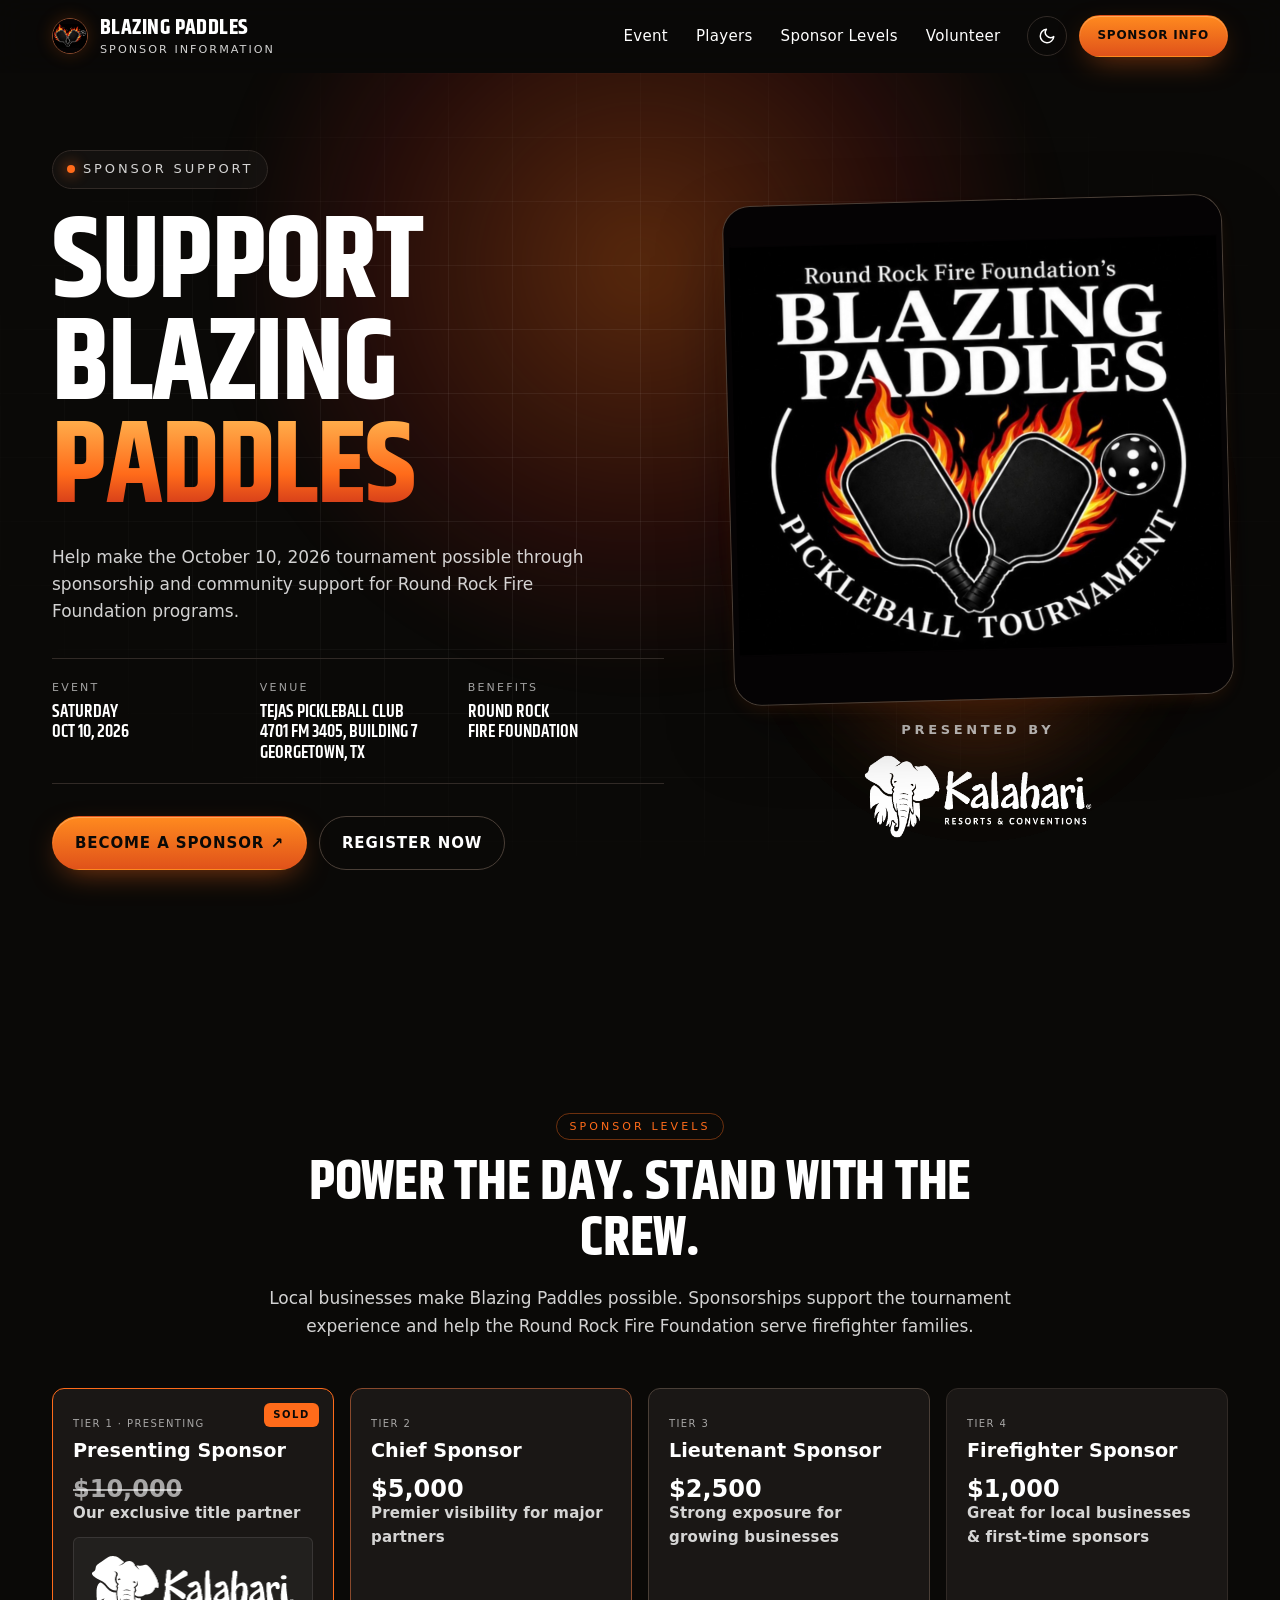
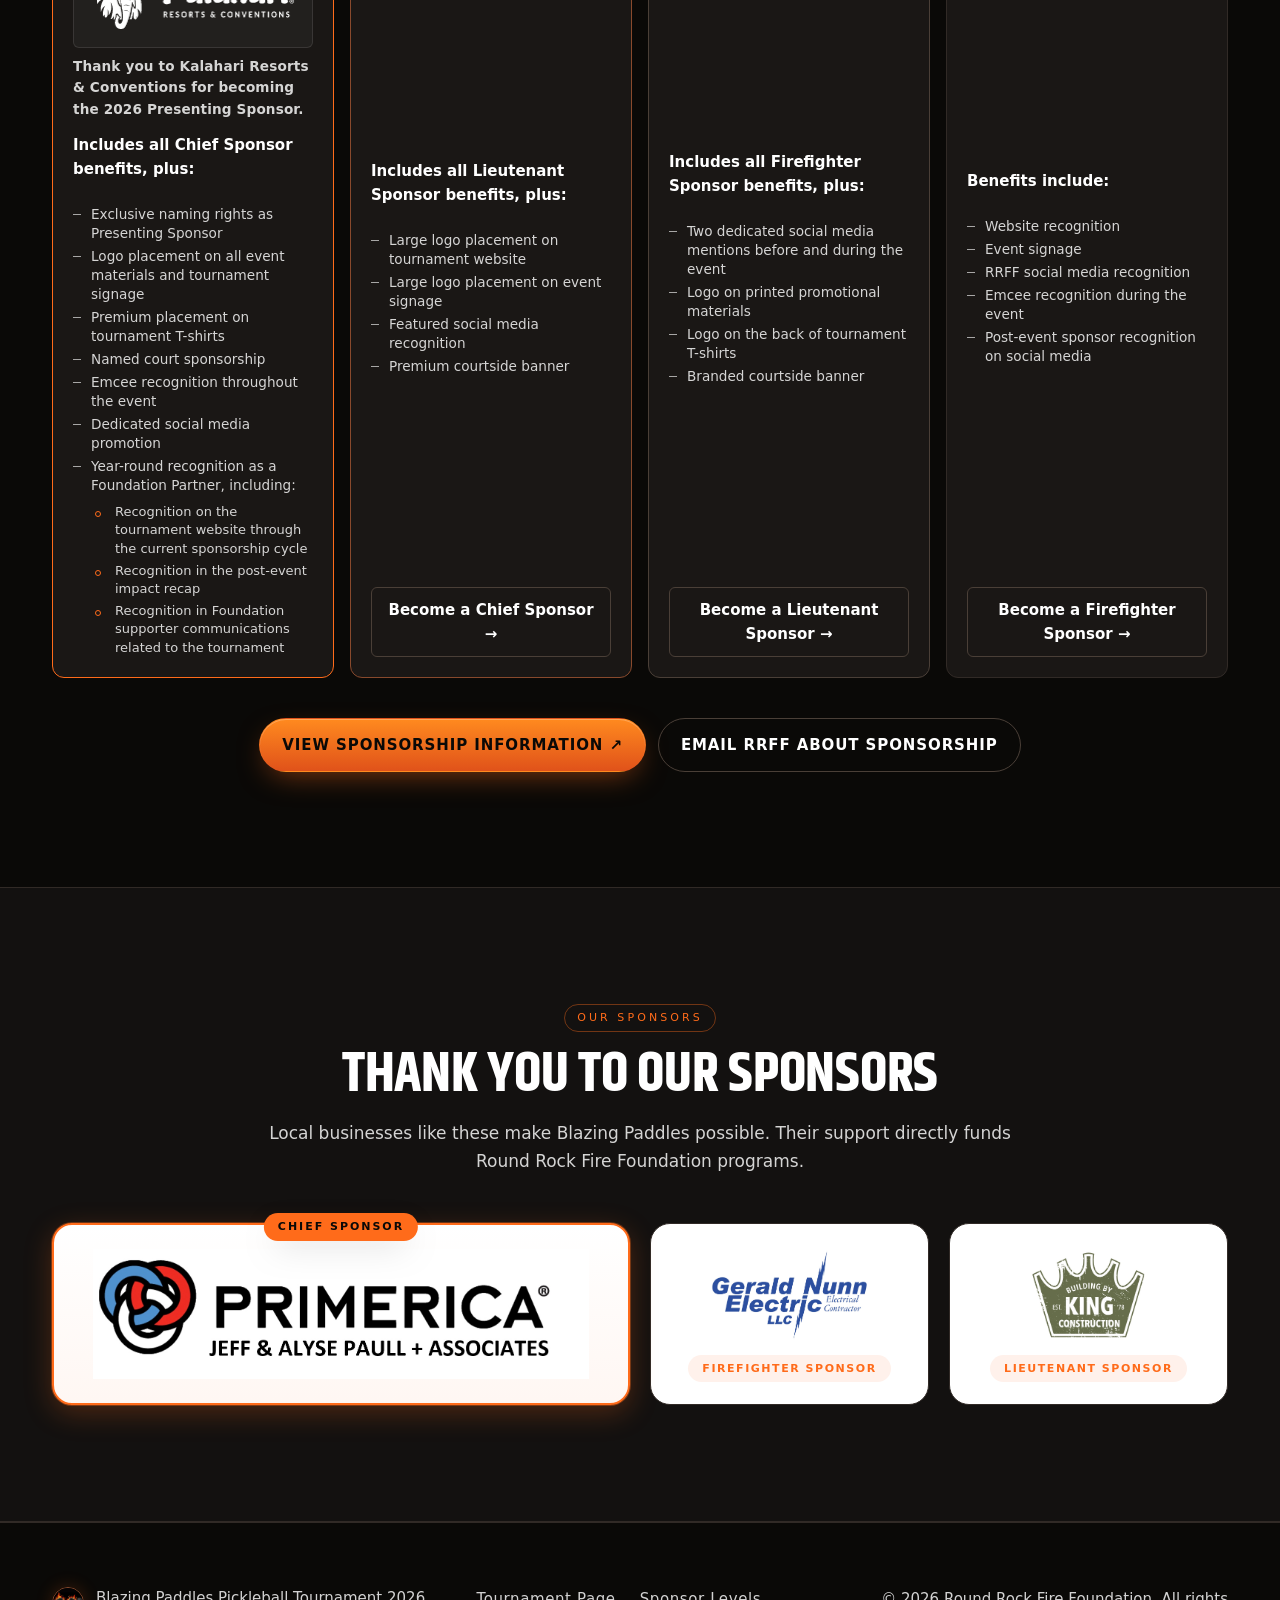
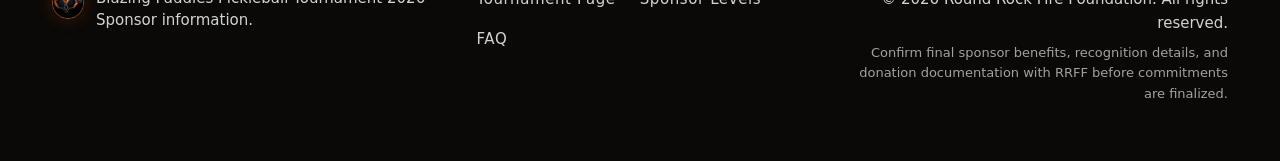
==== sponsor.html @ aa3c765b "Restore Register Now button on homepage hero; add Register Now button to sponsor page hero" ====
<!DOCTYPE html>
<html lang="en" data-theme="dark">
<head>
  <meta charset="UTF-8" />
  <meta name="viewport" content="width=device-width, initial-scale=1.0" />
  <meta name="description" content="Sponsor information for the 2026 Blazing Paddles Pickleball Tournament benefitting the Round Rock Fire Foundation." />
  <title>Blazing Paddles 2026 Sponsor Information — Round Rock Fire Foundation</title>

  <meta property="og:title" content="Blazing Paddles 2026 Sponsor Information" />
  <meta property="og:description" content="Sponsor the 2026 Blazing Paddles Pickleball Tournament and support Round Rock Fire Foundation programs." />
  <meta property="og:type" content="website" />
  <meta property="og:image" content="assets/images/blazing-paddles-logo-official-2026.jpg" />
  <link rel="icon" type="image/jpeg" href="assets/images/blazing-paddles-icon-official-2026.jpg" />

  <link rel="preconnect" href="https://api.fontshare.com" />
  <link rel="preconnect" href="https://fonts.googleapis.com" />
  <link rel="preconnect" href="https://fonts.gstatic.com" crossorigin />
  <link href="https://api.fontshare.com/v2/css?f[]=satoshi@400,500,700,900&display=swap" rel="stylesheet">
  <link href="https://fonts.googleapis.com/css2?family=Bebas+Neue&family=Khand:wght@500;600;700&display=swap" rel="stylesheet">
  <link rel="stylesheet" href="styles.css" />
</head>
<body>
  <a class="skip-link" href="#main">Skip to content</a>

  <header class="site-header">
    <div class="container header-inner">
      <a class="brand" href="index.html" aria-label="Blazing Paddles home">
        <img class="brand-mark brand-mark-img" src="assets/images/blazing-paddles-icon-official-2026.jpg" alt="" width="42" height="42" />
        <span class="brand-text">
          <span class="brand-line-1">Blazing Paddles</span>
          <span class="brand-line-2">Sponsor Information</span>
        </span>
      </a>

      <nav class="primary-nav" aria-label="Primary">
        <ul>
          <li><a href="index.html#event">Event</a></li>
          <li><a href="index.html#divisions">Players</a></li>
          <li><a href="#sponsor-levels">Sponsor Levels</a></li>
          <li><a href="index.html#volunteer">Volunteer</a></li>
        </ul>
      </nav>

      <div class="header-actions">
        <button class="theme-toggle" type="button" aria-label="Toggle light/dark theme" id="themeToggle">
          <svg class="icon-moon" width="18" height="18" viewBox="0 0 24 24" fill="none" stroke="currentColor" stroke-width="2" stroke-linecap="round" stroke-linejoin="round" aria-hidden="true"><path d="M21 12.79A9 9 0 1 1 11.21 3 7 7 0 0 0 21 12.79z"/></svg>
          <svg class="icon-sun" width="18" height="18" viewBox="0 0 24 24" fill="none" stroke="currentColor" stroke-width="2" stroke-linecap="round" stroke-linejoin="round" aria-hidden="true"><circle cx="12" cy="12" r="4"/><path d="M12 2v2M12 20v2M4.93 4.93l1.41 1.41M17.66 17.66l1.41 1.41M2 12h2M20 12h2M4.93 19.07l1.41-1.41M17.66 6.34l1.41-1.41"/></svg>
        </button>
        <a class="btn btn-primary header-cta" href="https://www.roundrockfirefoundation.org/sponsor" target="_blank" rel="noopener noreferrer">Sponsor Info</a>
        <button class="menu-toggle" type="button" aria-label="Open menu" aria-expanded="false" id="menuToggle">
          <span></span><span></span><span></span>
        </button>
      </div>
    </div>
  </header>

  <main id="main">
    <section class="hero">
      <div class="hero-bg" aria-hidden="true">
        <div class="hero-glow"></div>
        <div class="hero-grid"></div>
      </div>

      <div class="container hero-inner">
        <div class="hero-copy">
          <p class="eyebrow">
            <span class="dot"></span>
            Sponsor Support
          </p>
          <h1 class="hero-title">
            Support<br/>Blazing<br/>
            <span class="hero-title-sub">Paddles</span>
          </h1>
          <p class="hero-lede">
            Help make the October 10, 2026 tournament possible through sponsorship and community support for Round Rock Fire Foundation programs.
          </p>

          <ul class="hero-meta">
            <li>
              <span class="meta-label">Event</span>
              <span class="meta-value">Saturday<br/>Oct 10, 2026</span>
            </li>
            <li>
              <span class="meta-label">Venue</span>
              <span class="meta-value">Tejas Pickleball Club<br/>4701 FM 3405, Building 7<br/>Georgetown, TX</span>
            </li>
            <li>
              <span class="meta-label">Benefits</span>
              <span class="meta-value">Round Rock<br/>Fire Foundation</span>
            </li>
          </ul>

          <div class="hero-ctas">
            <a class="btn btn-primary" href="https://www.roundrockfirefoundation.org/sponsor" target="_blank" rel="noopener noreferrer">Become a Sponsor ↗</a>
            <a class="btn btn-ghost" href="https://app.fluidpb.com/tournaments/blazing-paddles-pickleball-fundraiser-tournament-2" target="_blank" rel="noopener noreferrer">Register Now</a>
          </div>
        </div>

        <figure class="hero-art">
          <img src="assets/images/blazing-paddles-logo-official-2026.jpg" alt="Round Rock Fire Foundation's Blazing Paddles Pickleball Tournament logo." width="1080" height="1080" />
          <figcaption class="presented-by">
            <span class="presented-by-label">Presented by</span>
            <img class="presented-by-logo" src="assets/images/kalahari-logo-white.png" alt="Kalahari Resorts &amp; Conventions" loading="lazy" />
          </figcaption>
        </figure>
      </div>
    </section>

    <section class="section" id="sponsor-levels">
      <div class="container">
        <header class="section-head">
          <p class="kicker">Sponsor Levels</p>
          <h2 class="section-title">Power the day. Stand with the crew.</h2>
          <p class="section-lede">
            Local businesses make Blazing Paddles possible. Sponsorships support the tournament experience and help the Round Rock Fire Foundation serve firefighter families.
          </p>
        </header>

        <div class="grid sponsor-grid">
          <article class="sponsor-card sponsor-card-presenting sponsor-card-sold" aria-label="Presenting Sponsor — sold">
            <span class="sold-stamp" aria-hidden="true">SOLD</span>
            <header class="sponsor-head">
              <span class="sponsor-rank">Tier 1 · Presenting</span>
              <h3>Presenting Sponsor</h3>
              <p class="sponsor-price">$10,000</p>
              <p class="sponsor-tagline">Our exclusive title partner</p>
              <div class="presenting-sponsor-logo">
                <img src="assets/images/kalahari-logo-white.png" alt="Kalahari Resorts &amp; Conventions" loading="lazy" />
              </div>
              <p class="sponsor-status">Thank you to <strong>Kalahari Resorts &amp; Conventions</strong> for becoming the 2026 Presenting Sponsor.</p>
            </header>
            <p class="sponsor-includes">Includes all Chief Sponsor benefits, plus:</p>
            <ul class="sponsor-perks">
              <li>Exclusive naming rights as Presenting Sponsor</li>
              <li>Logo placement on all event materials and tournament signage</li>
              <li>Premium placement on tournament T-shirts</li>
              <li>Named court sponsorship</li>
              <li>Emcee recognition throughout the event</li>
              <li>Dedicated social media promotion</li>
              <li>Year-round recognition as a Foundation Partner, including:
                <ul class="sponsor-subperks">
                  <li>Recognition on the tournament website through the current sponsorship cycle</li>
                  <li>Recognition in the post-event impact recap</li>
                  <li>Recognition in Foundation supporter communications related to the tournament</li>
                </ul>
              </li>
            </ul>
          </article>

          <article class="sponsor-card sponsor-card-top">
            <header class="sponsor-head">
              <span class="sponsor-rank">Tier 2</span>
              <h3>Chief Sponsor</h3>
              <p class="sponsor-price">$5,000</p>
              <p class="sponsor-tagline">Premier visibility for major partners</p>
            </header>
            <p class="sponsor-includes">Includes all Lieutenant Sponsor benefits, plus:</p>
            <ul class="sponsor-perks">
              <li>Large logo placement on tournament website</li>
              <li>Large logo placement on event signage</li>
              <li>Featured social media recognition</li>
              <li>Premium courtside banner</li>
            </ul>
            <a class="sponsor-cta" href="https://www.roundrockfirefoundation.org/sponsor" target="_blank" rel="noopener noreferrer">Become a Chief Sponsor →</a>
          </article>

          <article class="sponsor-card sponsor-card-mid">
            <header class="sponsor-head">
              <span class="sponsor-rank">Tier 3</span>
              <h3>Lieutenant Sponsor</h3>
              <p class="sponsor-price">$2,500</p>
              <p class="sponsor-tagline">Strong exposure for growing businesses</p>
            </header>
            <p class="sponsor-includes">Includes all Firefighter Sponsor benefits, plus:</p>
            <ul class="sponsor-perks">
              <li>Two dedicated social media mentions before and during the event</li>
              <li>Logo on printed promotional materials</li>
              <li>Logo on the back of tournament T-shirts</li>
              <li>Branded courtside banner</li>
            </ul>
            <a class="sponsor-cta" href="https://www.roundrockfirefoundation.org/sponsor" target="_blank" rel="noopener noreferrer">Become a Lieutenant Sponsor →</a>
          </article>

          <article class="sponsor-card">
            <header class="sponsor-head">
              <span class="sponsor-rank">Tier 4</span>
              <h3>Firefighter Sponsor</h3>
              <p class="sponsor-price">$1,000</p>
              <p class="sponsor-tagline">Great for local businesses &amp; first-time sponsors</p>
            </header>
            <p class="sponsor-includes">Benefits include:</p>
            <ul class="sponsor-perks">
              <li>Website recognition</li>
              <li>Event signage</li>
              <li>RRFF social media recognition</li>
              <li>Emcee recognition during the event</li>
              <li>Post-event sponsor recognition on social media</li>
            </ul>
            <a class="sponsor-cta" href="https://www.roundrockfirefoundation.org/sponsor" target="_blank" rel="noopener noreferrer">Become a Firefighter Sponsor →</a>
          </article>
        </div>

        <div class="cta-row">
          <a class="btn btn-primary" href="https://www.roundrockfirefoundation.org/sponsor" target="_blank" rel="noopener noreferrer">View Sponsorship Information ↗</a>
          <a class="btn btn-ghost" href="mailto:pickleball@roundrockfirefoundation.org?subject=Blazing%20Paddles%202026%20Sponsorship%20Inquiry&body=Hi%20RRFF%20team%2C%0A%0AI%E2%80%99d%20like%20to%20learn%20more%20about%20sponsoring%20Blazing%20Paddles%202026.%20Please%20send%20a%20sponsor%20packet%20at%20your%20convenience.%0A%0AThanks%2C">Email RRFF about sponsorship</a>
        </div>
      </div>
    </section>

    <section class="section section-alt" id="our-sponsors">
      <div class="container">
        <header class="section-head">
          <p class="kicker">Our Sponsors</p>
          <h2 class="section-title">Thank You to Our Sponsors</h2>
          <p class="section-lede">
            Local businesses like these make Blazing Paddles possible. Their support directly funds Round Rock Fire Foundation programs.
          </p>
        </header>

        <div class="sponsor-logos-grid">
          <a class="sponsor-logo-tile sponsor-logo-tile-featured" href="https://www.primerica.com/" target="_blank" rel="noopener noreferrer" aria-label="Jeff and Alyse Paull + Associates, Primerica — Chief Sponsor">
            <span class="sponsor-logo-tile-badge">Chief Sponsor</span>
            <img src="assets/images/sponsor-paull-primerica.jpg" alt="Primerica — Jeff &amp; Alyse Paull + Associates" loading="lazy" />
          </a>
          <a class="sponsor-logo-tile sponsor-logo-tile-tiered" href="https://www.gnellctx.com/" target="_blank" rel="noopener noreferrer" aria-label="Gerald Nunn Electric — Firefighter Sponsor">
            <img src="assets/images/sponsor-nunn-electric.jpg" alt="Gerald Nunn Electric LLC — Electrical Contractor" loading="lazy" />
            <span class="sponsor-logo-tile-tier">Firefighter Sponsor</span>
          </a>
          <a class="sponsor-logo-tile sponsor-logo-tile-tiered" href="https://johnkingconstruction.com/" target="_blank" rel="noopener noreferrer" aria-label="John King Construction — Lieutenant Sponsor">
            <img src="assets/images/sponsor-john-king-construction.jpg" alt="John King Construction" loading="lazy" />
            <span class="sponsor-logo-tile-tier">Lieutenant Sponsor</span>
          </a>
        </div>
      </div>
    </section>

  </main>

  <footer class="site-footer">
    <div class="container footer-inner">
      <div class="footer-brand">
        <img class="brand-mark brand-mark-img" src="assets/images/blazing-paddles-icon-official-2026.jpg" alt="" width="32" height="32" />
        <p>Blazing Paddles Pickleball Tournament 2026<br/>Sponsor information.</p>
      </div>

      <nav class="footer-nav" aria-label="Footer">
        <a href="index.html">Tournament Page</a>
        <a href="#sponsor-levels">Sponsor Levels</a>
        <a href="index.html#faq">FAQ</a>
      </nav>

      <div class="footer-meta">
        <p>© <span id="year">2026</span> Round Rock Fire Foundation. All rights reserved.</p>
        <p class="muted small">Confirm final sponsor benefits, recognition details, and donation documentation with RRFF before commitments are finalized.</p>
      </div>
    </div>
  </footer>

  <script src="script.js" defer></script>
</body>
</html>
---- styles.css ----
/* ================================================================
   Blazing Paddles Pickleball Tournament 2026
   Dark-first firehouse/community fundraiser aesthetic
   ================================================================ */

:root {
  /* Type */
  --font-display: "Khand", "Bebas Neue", "Oswald", system-ui, sans-serif;
  --font-body: "Satoshi", "Inter", system-ui, -apple-system, "Segoe UI", Roboto, sans-serif;

  /* Type scale */
  --text-xs: 0.8125rem;   /* 13 */
  --text-sm: 0.9375rem;   /* 15 */
  --text-base: 1rem;      /* 16 */
  --text-md: 1.0625rem;   /* 17 */
  --text-lg: 1.25rem;     /* 20 */
  --text-xl: clamp(1.5rem, 1.1rem + 1.6vw, 2.25rem);
  --text-2xl: clamp(2rem, 1.4rem + 2.6vw, 3.5rem);
  --text-hero: clamp(3.25rem, 2rem + 6.6vw, 7.5rem);

  /* Space */
  --space-1: 0.25rem;
  --space-2: 0.5rem;
  --space-3: 0.75rem;
  --space-4: 1rem;
  --space-5: 1.25rem;
  --space-6: 1.5rem;
  --space-8: 2rem;
  --space-10: 2.5rem;
  --space-12: 3rem;
  --space-16: 4rem;
  --space-20: 5rem;
  --space-24: 6rem;
  --space-32: 8rem;

  /* Radii */
  --r-sm: 6px;
  --r-md: 12px;
  --r-lg: 20px;
  --r-xl: 28px;

  /* Brand colors (constant across themes) */
  --flame-50:  #fff4e6;
  --flame-100: #ffd5a0;
  --flame-200: #ffb04d;
  --flame-400: #ff8a1f;
  --flame-500: #ff6b1a;   /* signature flame orange */
  --flame-600: #e0521a;
  --flame-700: #b53a18;
  --ember:     #c0271a;   /* ember red */
  --cream:     #f6efe1;   /* warm white from artwork */
  --cream-2:   #ece4d1;

  /* Theme tokens (dark default) */
  --bg:           #0a0907;
  --bg-elev:      #131110;
  --surface:      #1a1715;
  --surface-2:    #221d1a;
  --border:       #312a26;
  --border-strong:#4a3f37;
  /* All non-orange text is white per request. Muted/faint tokens are kept as
     slightly translucent white so secondary text still reads as secondary
     without introducing a non-white hue. */
  --text:         #ffffff;
  --text-muted:   rgba(255,255,255,0.82);
  --text-faint:   rgba(255,255,255,0.62);
  --primary:      var(--flame-500);
  --primary-hover:var(--flame-400);
  --on-primary:   #0a0907;
  --shadow-lg: 0 30px 80px -20px rgba(0,0,0,.6), 0 8px 20px -8px rgba(255,107,26,.2);
  --shadow-md: 0 12px 32px -12px rgba(0,0,0,.5);
}

[data-theme="light"] {
  --bg:           #f7f1e6;
  --bg-elev:      #fbf6ec;
  --surface:      #ffffff;
  --surface-2:    #fbf3e3;
  --border:       #e8dcc4;
  --border-strong:#cdbb98;
  --text:         #1a1410;
  --text-muted:   #5a4d40;
  --text-faint:   #8c8073;
  --primary:      var(--flame-600);
  --primary-hover:var(--flame-700);
  --on-primary:   #ffffff;
  --shadow-lg: 0 30px 80px -20px rgba(40,20,8,.18), 0 8px 20px -8px rgba(224,82,26,.18);
  --shadow-md: 0 12px 32px -12px rgba(40,20,8,.18);
}

/* ---------------- Reset & base ---------------- */
*, *::before, *::after { box-sizing: border-box; }
html { scroll-behavior: smooth; -webkit-text-size-adjust: 100%; }
body {
  margin: 0;
  font-family: var(--font-body);
  font-size: var(--text-base);
  line-height: 1.6;
  background: var(--bg);
  color: var(--text);
  -webkit-font-smoothing: antialiased;
  text-rendering: optimizeLegibility;
}
img { max-width: 100%; height: auto; display: block; }
a { color: var(--primary); text-decoration: none; }
a:hover { color: var(--primary-hover); }
button { font: inherit; cursor: pointer; background: none; border: 0; color: inherit; }
:focus-visible {
  outline: 2px solid var(--flame-400);
  outline-offset: 3px;
  border-radius: 4px;
}
.skip-link {
  position: absolute; left: -9999px; top: 0;
  background: var(--primary); color: var(--on-primary);
  padding: var(--space-3) var(--space-5); border-radius: 0 0 var(--r-md) 0;
  z-index: 1000;
}
.skip-link:focus { left: 0; }

.container {
  width: 100%;
  max-width: 1240px;
  margin: 0 auto;
  padding: 0 clamp(var(--space-4), 4vw, var(--space-8));
}

/* ---------------- Header ---------------- */
.site-header {
  position: sticky; top: 0; z-index: 50;
  background: color-mix(in oklab, var(--bg) 86%, transparent);
  backdrop-filter: blur(14px);
  -webkit-backdrop-filter: blur(14px);
  border-bottom: 1px solid transparent;
  transition: border-color .25s ease, background .25s ease;
}
.site-header.is-scrolled {
  border-bottom-color: var(--border);
  background: color-mix(in oklab, var(--bg) 94%, transparent);
}
.header-inner {
  display: flex; align-items: center; gap: var(--space-6);
  height: 72px;
}
.brand {
  display: inline-flex; align-items: center; gap: var(--space-3);
  color: var(--text);
}
.brand:hover { color: var(--text); }
.brand-mark { flex: none; }
.brand-mark-img {
  display: block;
  width: 36px;
  height: 36px;
  object-fit: cover;
  border-radius: 50%;
  border: 1px solid color-mix(in oklab, var(--primary) 45%, var(--border));
  box-shadow: 0 0 18px color-mix(in oklab, var(--primary) 20%, transparent);
}
.footer-brand .brand-mark-img {
  width: 32px;
  height: 32px;
}
.brand-text { display: flex; flex-direction: column; line-height: 1; }
.brand-line-1 {
  font-family: var(--font-display);
  font-weight: 700;
  font-size: 1.4rem;
  letter-spacing: 0.02em;
  text-transform: uppercase;
}
.brand-line-2 {
  font-size: 0.7rem;
  letter-spacing: 0.18em;
  text-transform: uppercase;
  color: var(--text-muted);
  margin-top: 4px;
}
.primary-nav { margin-left: auto; }
.primary-nav ul {
  list-style: none; padding: 0; margin: 0;
  display: flex; gap: var(--space-6);
}
.primary-nav a {
  color: var(--text);
  font-size: var(--text-sm);
  font-weight: 500;
  letter-spacing: 0.02em;
  position: relative;
  padding: 6px 2px;
}
.primary-nav a::after {
  content: ""; position: absolute;
  left: 0; right: 0; bottom: 0;
  height: 2px; background: var(--primary);
  transform: scaleX(0); transform-origin: left;
  transition: transform .25s ease;
}
.primary-nav a:hover::after { transform: scaleX(1); }

.header-actions {
  display: flex; align-items: center; gap: var(--space-3);
}
.theme-toggle {
  width: 40px; height: 40px;
  display: inline-flex; align-items: center; justify-content: center;
  border-radius: 999px;
  border: 1px solid var(--border);
  color: var(--text);
  transition: background .2s, border-color .2s;
}
.theme-toggle:hover { background: var(--surface); border-color: var(--border-strong); }
.theme-toggle .icon-sun { display: none; }
[data-theme="light"] .theme-toggle .icon-sun { display: block; }
[data-theme="light"] .theme-toggle .icon-moon { display: none; }

.menu-toggle {
  display: none;
  width: 40px; height: 40px;
  flex-direction: column; align-items: center; justify-content: center;
  gap: 4px;
  border: 1px solid var(--border);
  border-radius: 999px;
}
.menu-toggle span {
  display: block; width: 18px; height: 2px;
  background: var(--text); border-radius: 2px;
  transition: transform .25s ease, opacity .25s ease;
}
.menu-toggle[aria-expanded="true"] span:nth-child(1) { transform: translateY(6px) rotate(45deg); }
.menu-toggle[aria-expanded="true"] span:nth-child(2) { opacity: 0; }
.menu-toggle[aria-expanded="true"] span:nth-child(3) { transform: translateY(-6px) rotate(-45deg); }

/* ---------------- Buttons ---------------- */
.btn {
  display: inline-flex; align-items: center; justify-content: center;
  gap: var(--space-2);
  padding: 14px 22px;
  font-size: var(--text-sm);
  font-weight: 700;
  letter-spacing: 0.06em;
  text-transform: uppercase;
  border-radius: 999px;
  border: 1px solid transparent;
  transition: transform .15s ease, background .2s ease, color .2s ease, border-color .2s ease, box-shadow .2s ease;
  white-space: nowrap;
}
.btn-primary {
  background: linear-gradient(180deg, var(--flame-400), var(--flame-600));
  color: #0a0907;
  box-shadow: 0 10px 30px -10px rgba(255,107,26,.55), inset 0 1px 0 rgba(255,255,255,.25);
}
.btn-primary:hover {
  background: linear-gradient(180deg, var(--flame-200), var(--flame-500));
  color: #0a0907;
  transform: translateY(-1px);
}
.btn-ghost {
  border-color: var(--border-strong);
  color: var(--text);
  background: transparent;
}
.btn-ghost:hover {
  border-color: var(--primary);
  color: var(--primary);
  background: color-mix(in oklab, var(--primary) 8%, transparent);
}

.header-cta { padding: 10px 18px; font-size: 12px; }

/* ---------------- HERO ---------------- */
.hero {
  position: relative;
  overflow: hidden;
  padding: clamp(48px, 6vw, 96px) 0 clamp(64px, 8vw, 120px);
  isolation: isolate;
}
.hero-bg {
  position: absolute; inset: 0; z-index: -1; pointer-events: none;
}
.hero-glow {
  position: absolute;
  width: 90vmax; height: 90vmax;
  top: -30vmax; left: 50%;
  transform: translateX(-50%);
  background: radial-gradient(closest-side, rgba(255,107,26,.32), rgba(192,39,26,.16) 45%, transparent 72%);
  filter: blur(20px);
}
[data-theme="light"] .hero-glow {
  background: radial-gradient(closest-side, rgba(255,138,31,.35), rgba(192,39,26,.12) 45%, transparent 72%);
}
.hero-grid {
  position: absolute; inset: 0;
  background-image:
    linear-gradient(to right, color-mix(in oklab, var(--text) 6%, transparent) 1px, transparent 1px),
    linear-gradient(to bottom, color-mix(in oklab, var(--text) 6%, transparent) 1px, transparent 1px);
  background-size: 64px 64px;
  mask-image: radial-gradient(ellipse 70% 60% at 50% 40%, black 30%, transparent 80%);
}

.hero-inner {
  display: grid;
  grid-template-columns: 1.1fr 0.9fr;
  gap: clamp(32px, 5vw, 80px);
  align-items: center;
}
.eyebrow {
  display: inline-flex; align-items: center; gap: var(--space-2);
  font-size: var(--text-xs);
  letter-spacing: 0.22em;
  text-transform: uppercase;
  color: var(--text-muted);
  margin: 0 0 var(--space-6);
  padding: 8px 14px;
  border: 1px solid var(--border);
  border-radius: 999px;
  background: color-mix(in oklab, var(--surface) 60%, transparent);
}
.eyebrow .dot {
  width: 8px; height: 8px; border-radius: 999px;
  background: var(--primary);
  box-shadow: 0 0 14px var(--primary);
}
.hero-title {
  font-family: var(--font-display);
  font-weight: 700;
  font-size: var(--text-hero);
  line-height: 0.88;
  letter-spacing: -0.01em;
  margin: 0 0 var(--space-6);
  text-transform: uppercase;
  color: var(--text);
}
.hero-title-sub {
  display: inline-block;
  background: linear-gradient(180deg, var(--flame-200), var(--flame-500) 55%, var(--ember));
  -webkit-background-clip: text;
  background-clip: text;
  color: transparent;
}
.hero-lede {
  font-size: var(--text-md);
  line-height: 1.6;
  color: var(--text-muted);
  max-width: 52ch;
  margin: 0 0 var(--space-8);
}
.hero-meta {
  list-style: none; padding: 0; margin: 0 0 var(--space-8);
  display: grid; grid-template-columns: repeat(3, minmax(0,1fr));
  gap: var(--space-3);
  border-top: 1px solid var(--border);
  border-bottom: 1px solid var(--border);
  padding: var(--space-5) 0;
}
.hero-meta li { display: flex; flex-direction: column; gap: 6px; }
.meta-label {
  font-size: 11px;
  letter-spacing: 0.2em;
  text-transform: uppercase;
  color: var(--text-faint);
}
.meta-value {
  font-family: var(--font-display);
  font-size: 1.15rem;
  line-height: 1.1;
  font-weight: 600;
  text-transform: uppercase;
  color: var(--text);
}
.hero-ctas {
  display: flex; flex-wrap: wrap; gap: var(--space-3);
  margin-bottom: var(--space-6);
}
.update-note {
  font-size: var(--text-xs);
  color: var(--text-faint);
  max-width: 56ch;
  line-height: 1.55;
  margin: 0;
  padding-left: var(--space-3);
  border-left: 2px solid var(--border-strong);
}

.hero-art {
  margin: 0;
  position: relative;
}
.hero-art::before,
.hero-art::after {
  content: ""; position: absolute; inset: -10% -8%;
  background: radial-gradient(closest-side, rgba(255,107,26,.45), transparent 70%);
  filter: blur(40px);
  z-index: -1;
}
.hero-art > img {
  width: 100%;
  border-radius: var(--r-xl);
  border: 1px solid var(--border-strong);
  box-shadow: var(--shadow-lg);
  transform: rotate(-1.5deg);
  transition: transform .6s cubic-bezier(.16,1,.3,1);
}
.hero-art:hover > img { transform: rotate(0deg); }

/* ---------------- Strip / Marquee ---------------- */
.strip {
  border-top: 1px solid var(--border);
  border-bottom: 1px solid var(--border);
  background: linear-gradient(90deg, transparent, var(--surface), transparent);
  overflow: hidden;
  padding: var(--space-5) 0;
}
.strip-track {
  display: flex; gap: var(--space-8); align-items: center;
  white-space: nowrap;
  font-family: var(--font-display);
  font-size: 1.4rem;
  text-transform: uppercase;
  letter-spacing: 0.06em;
  color: var(--text);
  animation: marquee 38s linear infinite;
}
.strip-track span:nth-child(2n) { color: var(--primary); }
@keyframes marquee {
  from { transform: translateX(0); }
  to   { transform: translateX(-50%); }
}
@media (prefers-reduced-motion: reduce) {
  .strip-track { animation: none; }
}

/* ---------------- Sections ---------------- */
.section {
  padding: clamp(64px, 9vw, 128px) 0;
  position: relative;
}
.section-alt {
  background: var(--bg-elev);
  border-top: 1px solid var(--border);
  border-bottom: 1px solid var(--border);
}
.section-head {
  max-width: 760px;
  margin: 0 auto var(--space-12);
  text-align: center;
}
.kicker {
  display: inline-block;
  font-size: 11px;
  letter-spacing: 0.28em;
  text-transform: uppercase;
  color: var(--primary);
  margin: 0 0 var(--space-4);
  padding: 4px 12px;
  border: 1px solid color-mix(in oklab, var(--primary) 40%, transparent);
  border-radius: 999px;
}
.section-title {
  font-family: var(--font-display);
  font-weight: 700;
  font-size: var(--text-2xl);
  line-height: 1.0;
  text-transform: uppercase;
  letter-spacing: -0.005em;
  margin: 0 0 var(--space-4);
  color: var(--text);
}
.section-lede {
  font-size: var(--text-md);
  color: var(--text-muted);
  margin: 0;
  line-height: 1.65;
}
.fine-print {
  text-align: center;
  font-size: var(--text-xs);
  color: var(--text-faint);
  margin-top: var(--space-8);
}

.grid { display: grid; gap: var(--space-6); }

.info-grid { grid-template-columns: repeat(3, minmax(0, 1fr)); }

.card {
  background: var(--surface);
  border: 1px solid var(--border);
  border-radius: var(--r-lg);
  padding: var(--space-8);
  transition: transform .25s ease, border-color .25s ease, box-shadow .25s ease;
}
.card:hover {
  transform: translateY(-3px);
  border-color: color-mix(in oklab, var(--primary) 50%, var(--border));
  box-shadow: var(--shadow-md);
}
.card-icon {
  font-size: 28px;
  width: 52px; height: 52px;
  display: inline-flex; align-items: center; justify-content: center;
  border-radius: var(--r-md);
  background: color-mix(in oklab, var(--primary) 12%, transparent);
  border: 1px solid color-mix(in oklab, var(--primary) 35%, transparent);
  margin-bottom: var(--space-4);
}
.card h3 {
  font-family: var(--font-display);
  text-transform: uppercase;
  letter-spacing: 0.02em;
  font-size: 1.5rem;
  margin: 0 0 var(--space-2);
}
.card p { color: var(--text-muted); margin: 0; }

/* Quick facts */
.quick-facts {
  margin-top: var(--space-12);
  display: grid;
  grid-template-columns: repeat(3, minmax(0,1fr));
  gap: 1px;
  background: var(--border);
  border: 1px solid var(--border);
  border-radius: var(--r-lg);
  overflow: hidden;
}
.fact {
  background: var(--surface);
  padding: var(--space-6);
  display: flex; flex-direction: column; gap: 6px;
}
.fact-label {
  font-size: 11px;
  letter-spacing: 0.22em;
  text-transform: uppercase;
  color: var(--text-faint);
}
.fact-value {
  font-family: var(--font-display);
  text-transform: uppercase;
  font-size: 1.25rem;
  letter-spacing: 0.01em;
  line-height: 1.15;
  color: var(--text);
}
.fact-value a { color: var(--primary); }

/* Divisions */
.div-grid { grid-template-columns: repeat(3, minmax(0, 1fr)); }
.div-card {
  background: var(--surface);
  border: 1px solid var(--border);
  border-radius: var(--r-lg);
  padding: var(--space-8);
  position: relative;
  overflow: hidden;
  transition: transform .25s ease, border-color .25s ease;
}
.div-card::before {
  content: ""; position: absolute;
  top: 0; right: 0; width: 140px; height: 140px;
  background: radial-gradient(closest-side, rgba(255,107,26,.18), transparent 70%);
  pointer-events: none;
}
.div-card:hover {
  transform: translateY(-3px);
  border-color: color-mix(in oklab, var(--primary) 50%, var(--border));
}
.div-tier {
  display: inline-block;
  font-size: 10px;
  letter-spacing: 0.24em;
  text-transform: uppercase;
  padding: 5px 11px;
  border-radius: 999px;
  border: 1px solid var(--border-strong);
  color: var(--text-muted);
  margin-bottom: var(--space-4);
  font-weight: 700;
}
.div-tier-flame {
  border-color: var(--primary);
  color: var(--primary);
  background: color-mix(in oklab, var(--primary) 10%, transparent);
}
.div-card h3 {
  font-family: var(--font-display);
  text-transform: uppercase;
  font-size: 1.4rem;
  margin: 0 0 var(--space-2);
  letter-spacing: 0.01em;
}
.div-card p { color: var(--text-muted); margin: 0; }
.div-card-feature {
  background: linear-gradient(180deg, var(--surface), color-mix(in oklab, var(--primary) 8%, var(--surface)));
  border-color: color-mix(in oklab, var(--primary) 35%, var(--border));
}

/* Sponsor */
.sponsor-grid { grid-template-columns: repeat(4, minmax(0,1fr)); align-items: stretch; gap: var(--space-4); }
.sponsor-card {
  background: var(--surface);
  border: 1px solid var(--border);
  border-radius: var(--r-md, 10px);
  padding: var(--space-5);
  position: relative;
  display: flex; flex-direction: column; gap: var(--space-3);
}
.sponsor-card-mid { border-color: var(--border-strong); }

/* One-line tier descriptor under the price */
.sponsor-tagline {
  margin: calc(var(--space-2) * -1) 0 0;
  font-size: var(--text-sm);
  font-weight: 600;
  color: var(--text-muted);
  letter-spacing: 0.01em;
}

/* On the shorter (available) tiers, vertically center the perks block in the
   leftover space so the empty gap is split evenly above and below rather than
   all collecting between the list and the bottom CTA. Scoped via :has() to
   cards that have a CTA, so the full Presenting card is unaffected. */
.sponsor-card:has(.sponsor-cta) .sponsor-includes {
  margin-top: auto;
}

/* Per-tier CTA anchored to the bottom of each card. margin-top:auto pushes it
   down so shorter cards fill their height and align with the tall Presenting
   card instead of leaving an empty gap. */
.sponsor-cta {
  margin-top: auto;
  display: inline-flex;
  align-items: center;
  justify-content: center;
  gap: 6px;
  padding: 10px 16px;
  border-radius: var(--r-sm, 6px);
  border: 1px solid var(--border-strong);
  background: transparent;
  color: var(--text);
  font-weight: 600;
  font-size: var(--text-sm);
  text-align: center;
  transition: background 0.15s ease, border-color 0.15s ease;
}
.sponsor-cta:hover {
  background: color-mix(in oklab, var(--primary) 10%, transparent);
  border-color: var(--primary);
  color: var(--text);
}
.sponsor-card-top {
  border: 1px solid color-mix(in oklab, var(--primary) 45%, var(--border));
}
.sponsor-card-presenting {
  border: 1px solid var(--primary);
}
.ribbon {
  position: absolute; top: 14px; right: 14px;
  font-size: 10px; font-weight: 700;
  letter-spacing: 0.16em; text-transform: uppercase;
  padding: 4px 9px; border-radius: var(--r-sm, 6px);
  background: var(--primary); color: var(--on-primary);
}

/* Sold-out sponsor tier: dim + desaturate the card, keep it legible, and mark
   it with a small corner tag rather than a large diagonal stamp. */
.sponsor-card-sold {
  overflow: hidden;
}
.sponsor-card-sold .sponsor-price {
  color: var(--text-faint);
  text-decoration: line-through;
  text-decoration-thickness: 2px;
}

/* Hero "Presented by Kalahari" recognition under the tournament logo */
.presented-by {
  margin-top: var(--space-5);
  display: flex;
  flex-direction: column;
  align-items: center;
  gap: var(--space-2);
}
.presented-by-label {
  font-size: var(--text-xs, 0.75rem);
  font-weight: 700;
  letter-spacing: 0.28em;
  text-transform: uppercase;
  color: var(--text-muted);
}
.presented-by-logo {
  width: 100%;
  max-width: 240px;
  height: auto;
}

/* Small, sharp "Sold" corner tag for filled sponsor tiers — a plain label
   rather than a large decorative stamp, to keep the cards feeling clean. */
.sold-stamp {
  position: absolute;
  top: 14px;
  right: 14px;
  z-index: 3;
  font-family: inherit;
  font-weight: 700;
  font-size: 10px;
  letter-spacing: 0.16em;
  color: var(--on-primary, #fff);
  padding: 4px 9px;
  background: var(--primary);
  border-radius: var(--r-sm, 6px);
  text-transform: uppercase;
  pointer-events: none;
}
.sponsor-status {
  margin: var(--space-2) 0 0;
  font-size: 0.85rem;
  font-weight: 600;
  letter-spacing: 0.01em;
  color: var(--text-muted);
}

/* Presenting sponsor (Kalahari) logo inside the sold card. Keep it crisp and
   full-opacity even though the card itself is dimmed/desaturated as "sold". */
.presenting-sponsor-logo {
  margin: var(--space-3) 0 0;
  padding: var(--space-3);
  background: rgba(255, 255, 255, 0.04);
  border: 1px solid rgba(255, 255, 255, 0.10);
  border-radius: var(--r-sm, 8px);
}
.presenting-sponsor-logo img {
  display: block;
  width: 100%;
  max-width: 240px;
  height: auto;
  margin: 0 auto;
  /* counteract the card's grayscale/opacity so the sponsor logo stays vivid */
  filter: grayscale(0) !important;
  opacity: 1;
}
.sponsor-card-sold { }
.sponsor-card-sold .presenting-sponsor-logo,
.sponsor-card-sold .presenting-sponsor-logo img {
  filter: none !important;
}
.ribbon-sold {
  background: #b9c0c9;
  color: #12151a;
}

/* Confirmed sponsor logo grid ("Thank You to Our Sponsors").
   Tiles are always white so logos designed on white/transparent
   backgrounds stay legible in both light and dark theme. */
.sponsor-logos-grid {
  display: grid;
  grid-template-columns: repeat(auto-fit, minmax(180px, 1fr));
  gap: var(--space-5);
}
.sponsor-logo-tile {
  background: #ffffff;
  border: 1px solid var(--border);
  border-radius: var(--r-lg, 16px);
  padding: var(--space-5);
  min-height: 140px;
  display: flex;
  align-items: center;
  justify-content: center;
  transition: transform 0.2s ease, box-shadow 0.2s ease;
}
.sponsor-logo-tile:hover {
  transform: translateY(-2px);
  box-shadow: var(--shadow-md);
}
.sponsor-logo-tile img {
  max-width: 100%;
  max-height: 96px;
  width: auto;
  height: auto;
  object-fit: contain;
}
.sponsor-logo-tile-text {
  flex-direction: column;
  text-align: center;
}
.sponsor-logo-tile-name {
  margin: 0;
  font-family: var(--font-display, sans-serif);
  font-weight: 700;
  font-size: 1.1rem;
  line-height: 1.35;
  color: #12151a;
}
.sponsor-logo-tile-name span {
  display: block;
  margin-top: 2px;
  font-size: 0.85rem;
  font-weight: 600;
  letter-spacing: 0.04em;
  text-transform: uppercase;
  color: #4a4f57;
}

/* Featured sponsor tile: for tiered sponsors (e.g. Chief Sponsor) highlighted
   in the flat "Our Sponsors" logo wall. Bigger footprint, glowing accent
   border, and a tier badge so paid tiers stand out from plain thank-you logos. */
.sponsor-logo-tile-featured {
  grid-column: span 2;
  position: relative;
  min-height: 180px;
  padding: var(--space-6) var(--space-5);
  border: 2px solid var(--primary);
  box-shadow: 0 0 0 1px color-mix(in oklab, var(--primary) 35%, transparent), 0 8px 28px color-mix(in oklab, var(--primary) 25%, transparent);
  background: linear-gradient(180deg, #ffffff, color-mix(in oklab, var(--primary) 6%, #ffffff));
}
.sponsor-logo-tile-featured:hover {
  transform: translateY(-3px);
  box-shadow: 0 0 0 1px color-mix(in oklab, var(--primary) 50%, transparent), 0 12px 34px color-mix(in oklab, var(--primary) 35%, transparent);
}
.sponsor-logo-tile-featured img {
  max-height: 130px;
}
.sponsor-logo-tile-badge {
  position: absolute;
  top: -12px;
  left: 50%;
  transform: translateX(-50%);
  background: var(--primary);
  color: var(--on-primary, #fff);
  font-size: 11px;
  font-weight: 800;
  letter-spacing: 0.18em;
  text-transform: uppercase;
  padding: 5px 14px;
  border-radius: 999px;
  white-space: nowrap;
  box-shadow: var(--shadow-md);
}
@media (max-width: 640px) {
  .sponsor-logo-tile-featured {
    grid-column: span 1;
  }
}
/* Plain (non-featured) tile with a tier label below the logo, e.g. Firefighter
   or Lieutenant sponsors in the flat logo wall. */
.sponsor-logo-tile-tiered {
  flex-direction: column;
  gap: var(--space-3);
}
.sponsor-logo-tile-tier {
  font-size: 11px;
  font-weight: 800;
  letter-spacing: 0.14em;
  text-transform: uppercase;
  color: var(--primary);
  background: color-mix(in oklab, var(--primary) 10%, #ffffff);
  padding: 5px 14px;
  border-radius: 999px;
  white-space: nowrap;
}
.sponsor-rank {
  font-size: 10px; letter-spacing: 0.14em; text-transform: uppercase;
  color: var(--text-faint);
  margin-bottom: var(--space-1);
  display: inline-block;
}
.sponsor-head h3 {
  font-family: inherit;
  text-transform: none;
  font-size: 1.2rem;
  font-weight: 700;
  margin: 0;
  letter-spacing: 0;
}
.sponsor-price {
  font-family: inherit;
  font-size: 1.5rem;
  margin: var(--space-1) 0 0;
  color: var(--text);
  font-weight: 700;
}
.sponsor-perks {
  list-style: none; padding: 0; margin: 0;
  display: flex; flex-direction: column; gap: var(--space-1);
}
.sponsor-perks li {
  position: relative;
  padding-left: 18px;
  color: var(--text-muted);
  font-size: 0.85rem;
  line-height: 1.4;
}
.sponsor-perks li::before {
  content: ""; position: absolute;
  left: 0; top: 9px; width: 8px; height: 1px;
  background: var(--text-faint);
}

/* "Includes all X benefits, plus:" intro line above each perk list */
.sponsor-includes {
  margin: 0 0 var(--space-3);
  font-size: var(--text-sm);
  font-weight: 700;
  color: var(--text);
}

/* Nested sub-benefits (e.g. Presenting Sponsor's year-round recognition) */
.sponsor-subperks {
  list-style: none;
  margin: var(--space-2) 0 0;
  padding: 0 0 0 4px;
  display: flex; flex-direction: column; gap: var(--space-1);
}
.sponsor-subperks li {
  position: relative;
  padding-left: 20px;
  color: var(--text-muted);
  font-size: var(--text-xs);
}
.sponsor-subperks li::before {
  content: ""; position: absolute;
  left: 0; top: 8px; width: 6px; height: 6px;
  border: 1px solid var(--primary);
  border-radius: 50%;
  background: transparent;
}

.cta-row {
  display: flex; flex-wrap: wrap; gap: var(--space-3);
  justify-content: center;
  margin-top: var(--space-10);
}
.cta-row-stack { justify-content: flex-start; margin-top: var(--space-6); }

/* Two-col */
.two-col {
  display: grid;
  grid-template-columns: 1fr 1fr;
  gap: clamp(32px, 5vw, 80px);
  align-items: start;
}
.two-col .section-title { text-align: left; }
.two-col .kicker { display: inline-block; }

.bullet-list {
  list-style: none; padding: 0; margin: var(--space-6) 0 var(--space-6);
  display: flex; flex-direction: column; gap: var(--space-2);
}
.bullet-list li {
  position: relative;
  padding-left: 28px;
  color: var(--text-muted);
}
.bullet-list li::before {
  content: ""; position: absolute;
  left: 0; top: 12px;
  width: 14px; height: 2px; background: var(--primary);
}

.aside-card {
  background: var(--surface);
  border: 1px solid var(--border);
  border-radius: var(--r-lg);
  padding: var(--space-8);
}
.aside-card h3 {
  font-family: var(--font-display);
  text-transform: uppercase;
  font-size: 1.25rem;
  margin: 0 0 var(--space-2);
  letter-spacing: 0.02em;
}
.aside-card h3 + p { margin: 0 0 var(--space-6); color: var(--text-muted); }
.aside-card p:last-child { margin-bottom: 0; }

/* Location */
.location-grid {
  display: grid;
  grid-template-columns: 1fr 1fr;
  gap: clamp(24px, 4vw, 56px);
  align-items: stretch;
}
.location-info dl {
  margin: 0 0 var(--space-6);
  display: grid; gap: var(--space-4);
}
.location-info dl > div {
  display: grid;
  grid-template-columns: 140px 1fr;
  gap: var(--space-4);
  padding-bottom: var(--space-4);
  border-bottom: 1px solid var(--border);
}
.location-info dt {
  font-size: 11px;
  letter-spacing: 0.22em;
  text-transform: uppercase;
  color: var(--text-faint);
}
.location-info dd {
  margin: 0;
  font-family: var(--font-display);
  text-transform: uppercase;
  font-size: 1.15rem;
  line-height: 1.2;
  letter-spacing: 0.01em;
}
.location-map {
  border-radius: var(--r-lg);
  overflow: hidden;
  border: 1px solid var(--border);
  min-height: 360px;
  background: var(--surface);
}
.location-map iframe {
  width: 100%; height: 100%; min-height: 360px; border: 0;
  filter: grayscale(0.2) contrast(1.05);
}
[data-theme="dark"] .location-map iframe { filter: grayscale(0.3) invert(0.92) hue-rotate(180deg) contrast(0.95); }

/* FAQ */
.faq-item {
  border: 1px solid var(--border);
  border-radius: var(--r-md);
  margin-bottom: var(--space-3);
  background: var(--surface);
  overflow: hidden;
  transition: border-color .2s ease;
}
.faq-item[open] { border-color: var(--border-strong); }
.faq-item summary {
  list-style: none;
  padding: var(--space-4) var(--space-5);
  cursor: pointer;
  display: flex; align-items: center; justify-content: space-between; gap: var(--space-4);
  font-weight: 600;
  font-size: var(--text-md);
}
.faq-item summary::-webkit-details-marker { display: none; }
.faq-item summary::after {
  content: "+";
  color: var(--primary);
  font-size: 1.4rem;
  font-weight: 400;
  transition: transform .25s ease;
  line-height: 1;
}
.faq-item[open] summary::after { content: "−"; }
.faq-item p {
  padding: 0 var(--space-5) var(--space-5);
  margin: 0;
  color: var(--text-muted);
}

.contact-card {
  margin-top: var(--space-8);
  padding: var(--space-6);
  background: linear-gradient(180deg, color-mix(in oklab, var(--primary) 10%, var(--surface)), var(--surface));
  border: 1px solid color-mix(in oklab, var(--primary) 40%, var(--border));
  border-radius: var(--r-lg);
}
.contact-card h3 {
  font-family: var(--font-display);
  text-transform: uppercase;
  letter-spacing: 0.04em;
  font-size: 1.25rem;
  margin: 0 0 var(--space-2);
}
.contact-card p { margin: 0; font-size: var(--text-md); }

/* ---------------- Footer ---------------- */
.site-footer {
  border-top: 1px solid var(--border);
  background: var(--bg);
  padding: var(--space-16) 0 var(--space-12);
}
.footer-inner {
  display: grid;
  grid-template-columns: 1.2fr 1fr 1.2fr;
  gap: var(--space-8);
  align-items: start;
}
.footer-brand { display: flex; gap: var(--space-3); align-items: flex-start; color: var(--text-muted); }
.footer-brand p { margin: 0; font-size: var(--text-sm); line-height: 1.5; }
.footer-nav { display: flex; flex-wrap: wrap; gap: var(--space-4) var(--space-6); }
.footer-nav a {
  color: var(--text-muted);
  font-size: var(--text-sm);
  letter-spacing: 0.04em;
}
.footer-nav a:hover { color: var(--primary); }
.footer-meta { text-align: right; color: var(--text-muted); font-size: var(--text-sm); }
.footer-meta p { margin: 0 0 var(--space-2); }
.footer-meta .small { font-size: var(--text-xs); color: var(--text-faint); }

/* ---------------- Responsive ---------------- */
@media (max-width: 1024px) {
  .info-grid, .div-grid { grid-template-columns: repeat(2, minmax(0,1fr)); }
  .sponsor-grid { grid-template-columns: repeat(2, minmax(0,1fr)); }
  .quick-facts { grid-template-columns: repeat(2, minmax(0,1fr)); }
  .hero-inner { grid-template-columns: 1fr; }
  .hero-art { order: -1; max-width: 480px; margin: 0 auto; }
}

@media (max-width: 760px) {
  .header-cta { display: none; }
  .menu-toggle { display: inline-flex; }
  .primary-nav {
    position: absolute;
    top: 72px; left: 0; right: 0;
    background: var(--bg-elev);
    border-top: 1px solid var(--border);
    border-bottom: 1px solid var(--border);
    padding: var(--space-4) var(--space-6);
    transform: translateY(-12px);
    opacity: 0;
    pointer-events: none;
    transition: opacity .2s ease, transform .25s ease;
  }
  .primary-nav.is-open {
    opacity: 1; transform: translateY(0); pointer-events: auto;
  }
  .primary-nav ul {
    flex-direction: column;
    gap: var(--space-3);
  }
  .primary-nav a { font-size: var(--text-base); }
  .info-grid, .div-grid, .sponsor-grid { grid-template-columns: 1fr; }

  .quick-facts { grid-template-columns: 1fr; }
  .two-col { grid-template-columns: 1fr; }
  .location-grid { grid-template-columns: 1fr; }
  .location-info dl > div { grid-template-columns: 110px 1fr; }
  .footer-inner { grid-template-columns: 1fr; }
  .footer-meta { text-align: left; }
  .hero-meta { grid-template-columns: 1fr 1fr; }
  .brand-line-2 { display: none; }
  .hero-title { font-size: clamp(3rem, 14vw, 5rem); }
}

@media (prefers-reduced-motion: reduce) {
  *, *::before, *::after {
    animation-duration: 0.001ms !important;
    transition-duration: 0.001ms !important;
  }
  html { scroll-behavior: auto; }
}
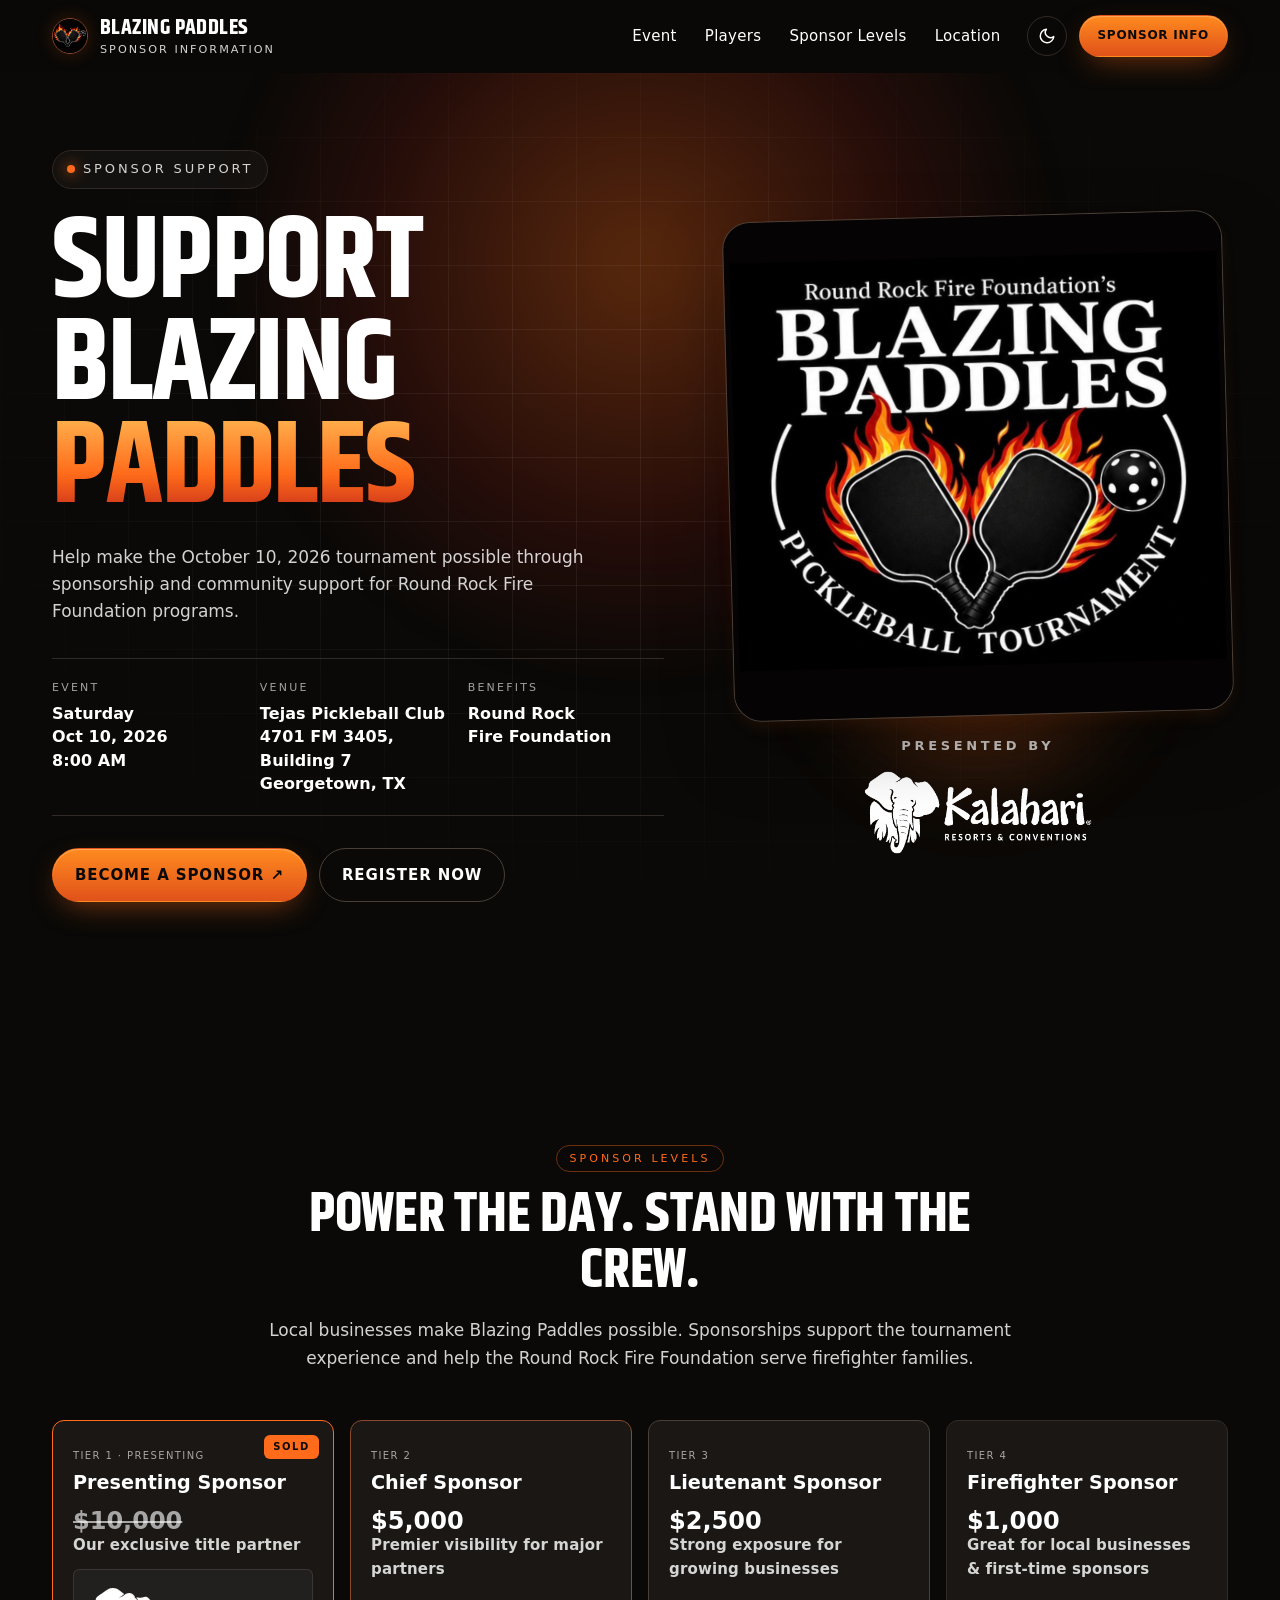
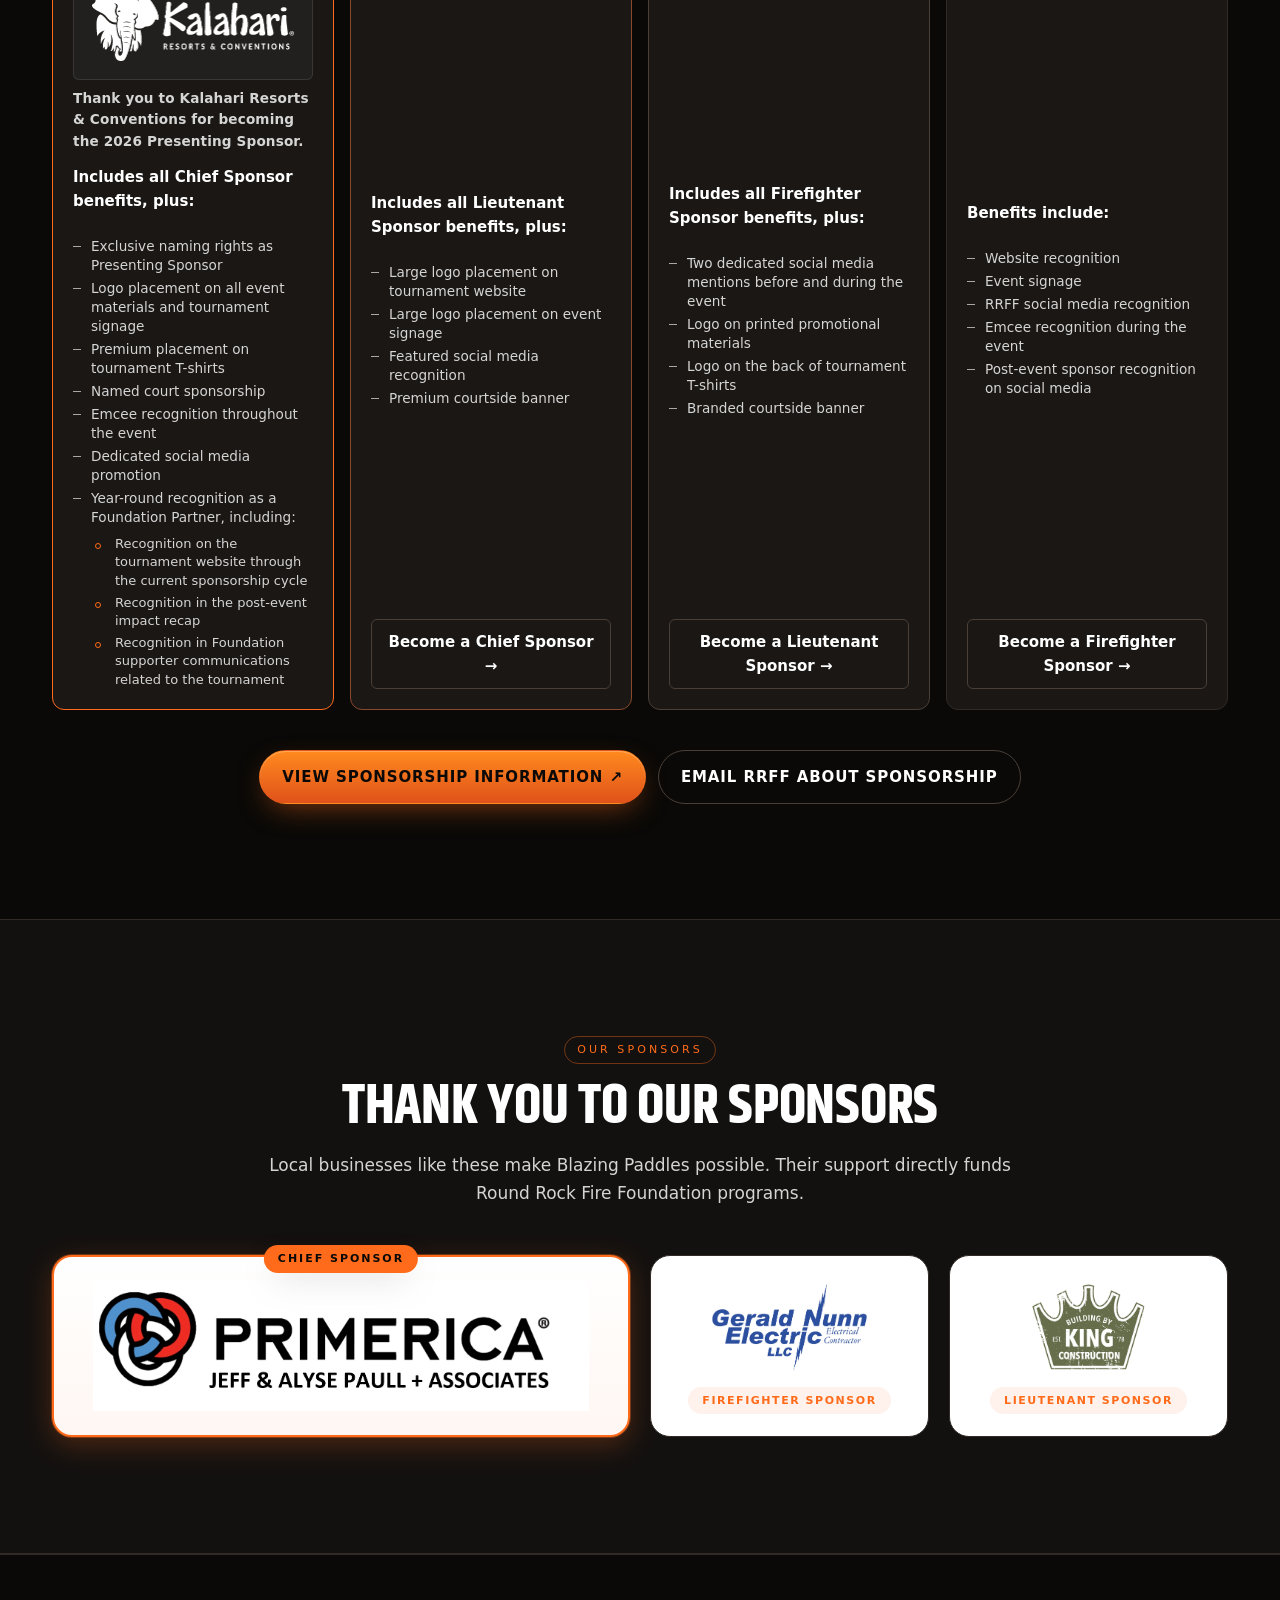
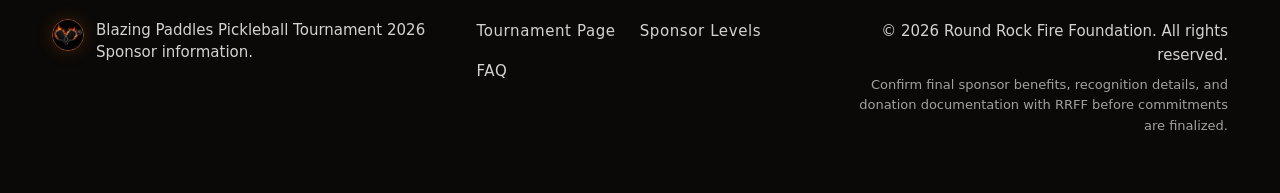
==== commit eae6b267: "Remove floating register CTA; restore sponsor page links in nav, hero, facts, FAQ and footer; fix st" ====
--- a/sponsor.html
+++ b/sponsor.html
@@ -37,7 +37,7 @@
           <li><a href="index.html#event">Event</a></li>
           <li><a href="index.html#divisions">Players</a></li>
           <li><a href="#sponsor-levels">Sponsor Levels</a></li>
-          <li><a href="index.html#volunteer">Volunteer</a></li>
+          <li><a href="index.html#location">Location</a></li>
         </ul>
       </nav>
 
@@ -78,7 +78,7 @@
           <ul class="hero-meta">
             <li>
               <span class="meta-label">Event</span>
-              <span class="meta-value">Saturday<br/>Oct 10, 2026</span>
+              <span class="meta-value">Saturday<br/>Oct 10, 2026<br/>8:00 AM</span>
             </li>
             <li>
               <span class="meta-label">Venue</span>
--- a/styles.css
+++ b/styles.css
@@ -361,11 +361,11 @@
   color: var(--text-faint);
 }
 .meta-value {
-  font-family: var(--font-display);
-  font-size: 1.15rem;
-  line-height: 1.1;
-  font-weight: 600;
-  text-transform: uppercase;
+  font-family: var(--font-body);
+  font-size: 1rem;
+  line-height: 1.45;
+  font-weight: 700;
+  letter-spacing: 0.005em;
   color: var(--text);
 }
 .hero-ctas {
@@ -536,11 +536,11 @@
   color: var(--text-faint);
 }
 .fact-value {
-  font-family: var(--font-display);
-  text-transform: uppercase;
-  font-size: 1.25rem;
-  letter-spacing: 0.01em;
-  line-height: 1.15;
+  font-family: var(--font-body);
+  font-size: 1.0625rem;
+  font-weight: 700;
+  letter-spacing: 0.005em;
+  line-height: 1.45;
   color: var(--text);
 }
 .fact-value a { color: var(--primary); }
@@ -1000,11 +1000,11 @@
 }
 .location-info dd {
   margin: 0;
-  font-family: var(--font-display);
-  text-transform: uppercase;
-  font-size: 1.15rem;
-  line-height: 1.2;
-  letter-spacing: 0.01em;
+  font-family: var(--font-body);
+  font-size: 1rem;
+  font-weight: 700;
+  line-height: 1.45;
+  letter-spacing: 0.005em;
 }
 .location-map {
   border-radius: var(--r-lg);
@@ -1104,7 +1104,15 @@
 }
 
 @media (max-width: 760px) {
-  .header-cta { display: none; }
+  /* Keep the Register CTA visible on phones — just make it compact */
+  .header-cta {
+    display: inline-flex;
+    padding: 8px 12px;
+    font-size: 0.6875rem;
+    letter-spacing: 0.02em;
+    white-space: nowrap;
+    flex: none;
+  }
   .menu-toggle { display: inline-flex; }
   .primary-nav {
     position: absolute;
@@ -1136,6 +1144,13 @@
   .footer-meta { text-align: left; }
   .hero-meta { grid-template-columns: 1fr 1fr; }
   .brand-line-2 { display: none; }
+  /* Keep the brand on one line now that the header CTA stays visible */
+  .brand-line-1 { font-size: 0.95rem; white-space: nowrap; }
+  .brand { gap: 7px; flex: none; }
+  .brand-mark-img { width: 28px; height: 28px; }
+  .header-inner { gap: 8px; height: 64px; }
+  .menu-toggle { flex: none; margin-left: 0; }
+  .primary-nav { top: 64px; }
   .hero-title { font-size: clamp(3rem, 14vw, 5rem); }
 }
 
@@ -1146,3 +1161,18 @@
   }
   html { scroll-behavior: auto; }
 }
+
+/* Centered inline CTA rows */
+.cta-row-center {
+  justify-content: center;
+  margin: var(--space-7) 0 var(--space-2);
+}
+.cta-band {
+  margin: var(--space-6) 0 var(--space-8);
+  padding: var(--space-5) var(--space-4);
+  border-top: 1px solid var(--border);
+  border-bottom: 1px solid var(--border);
+  background: color-mix(in oklab, var(--primary) 5%, transparent);
+  border-radius: var(--r-md);
+}
+
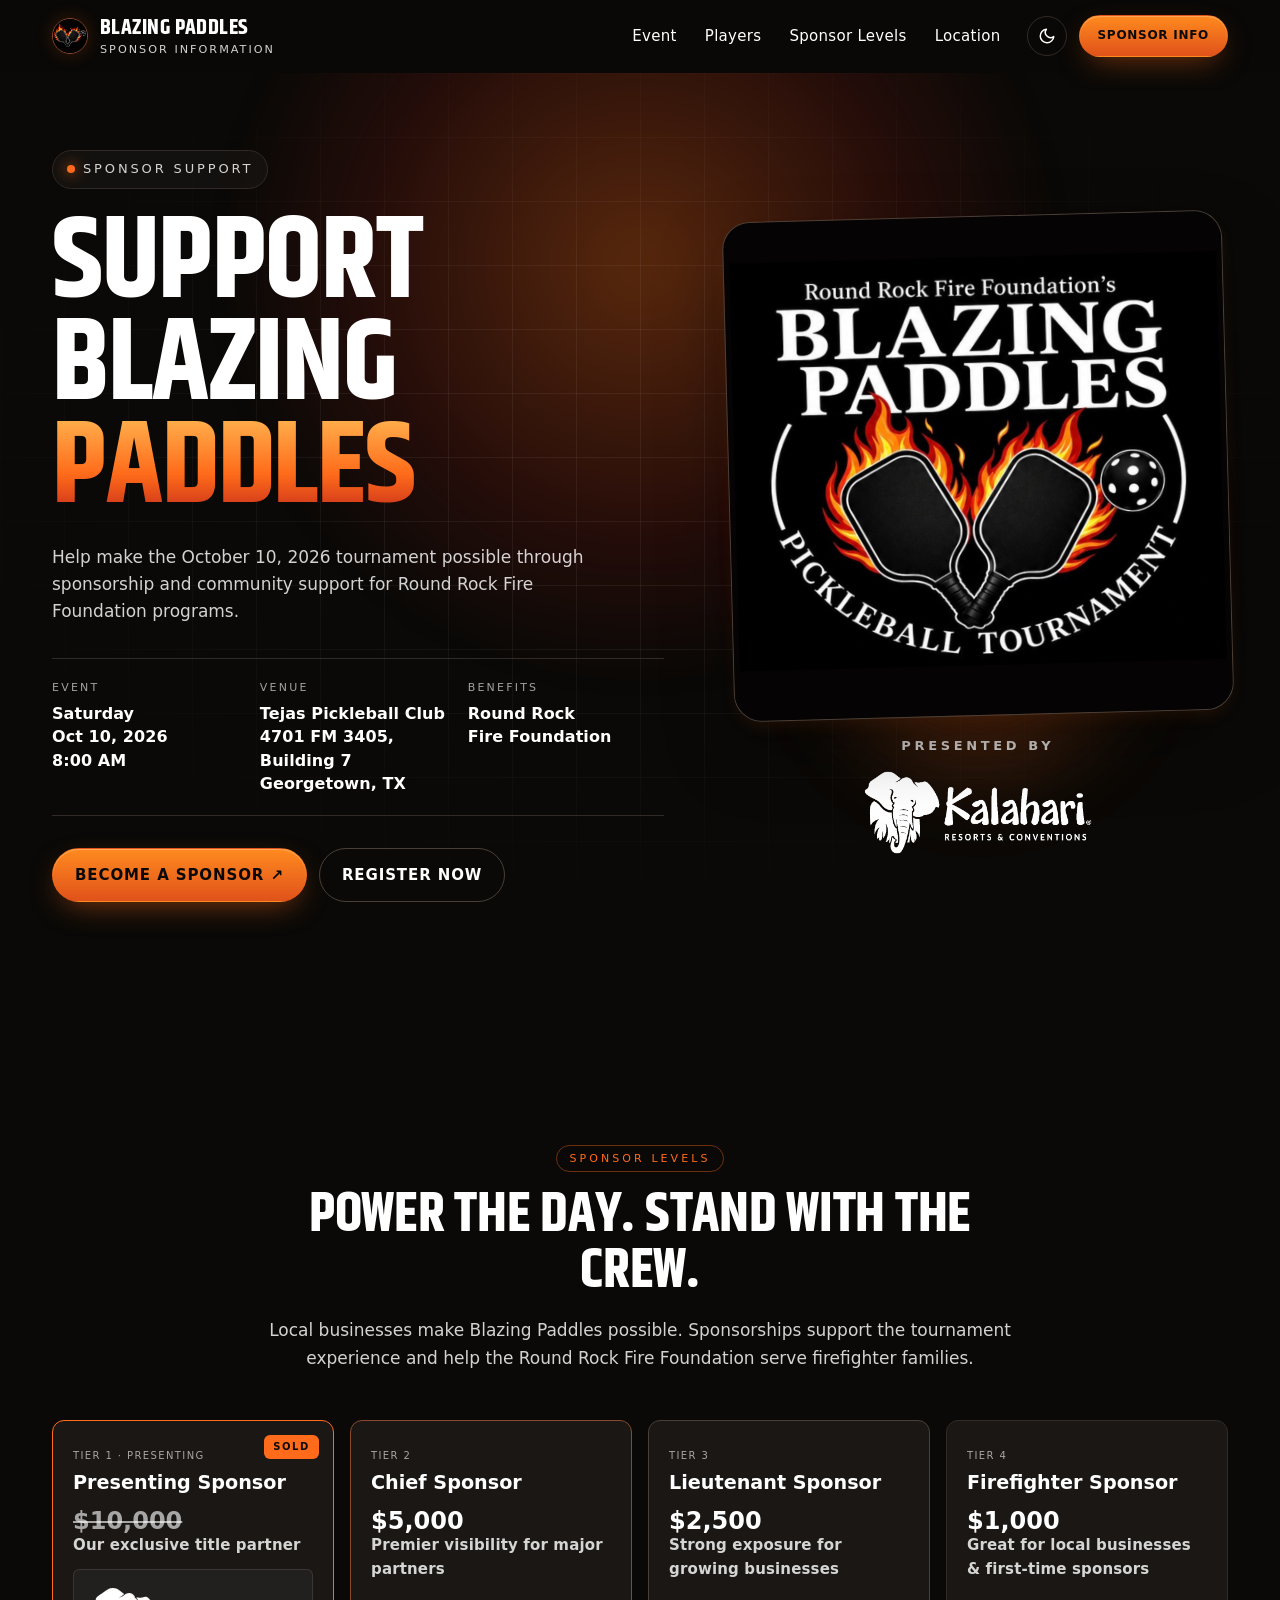
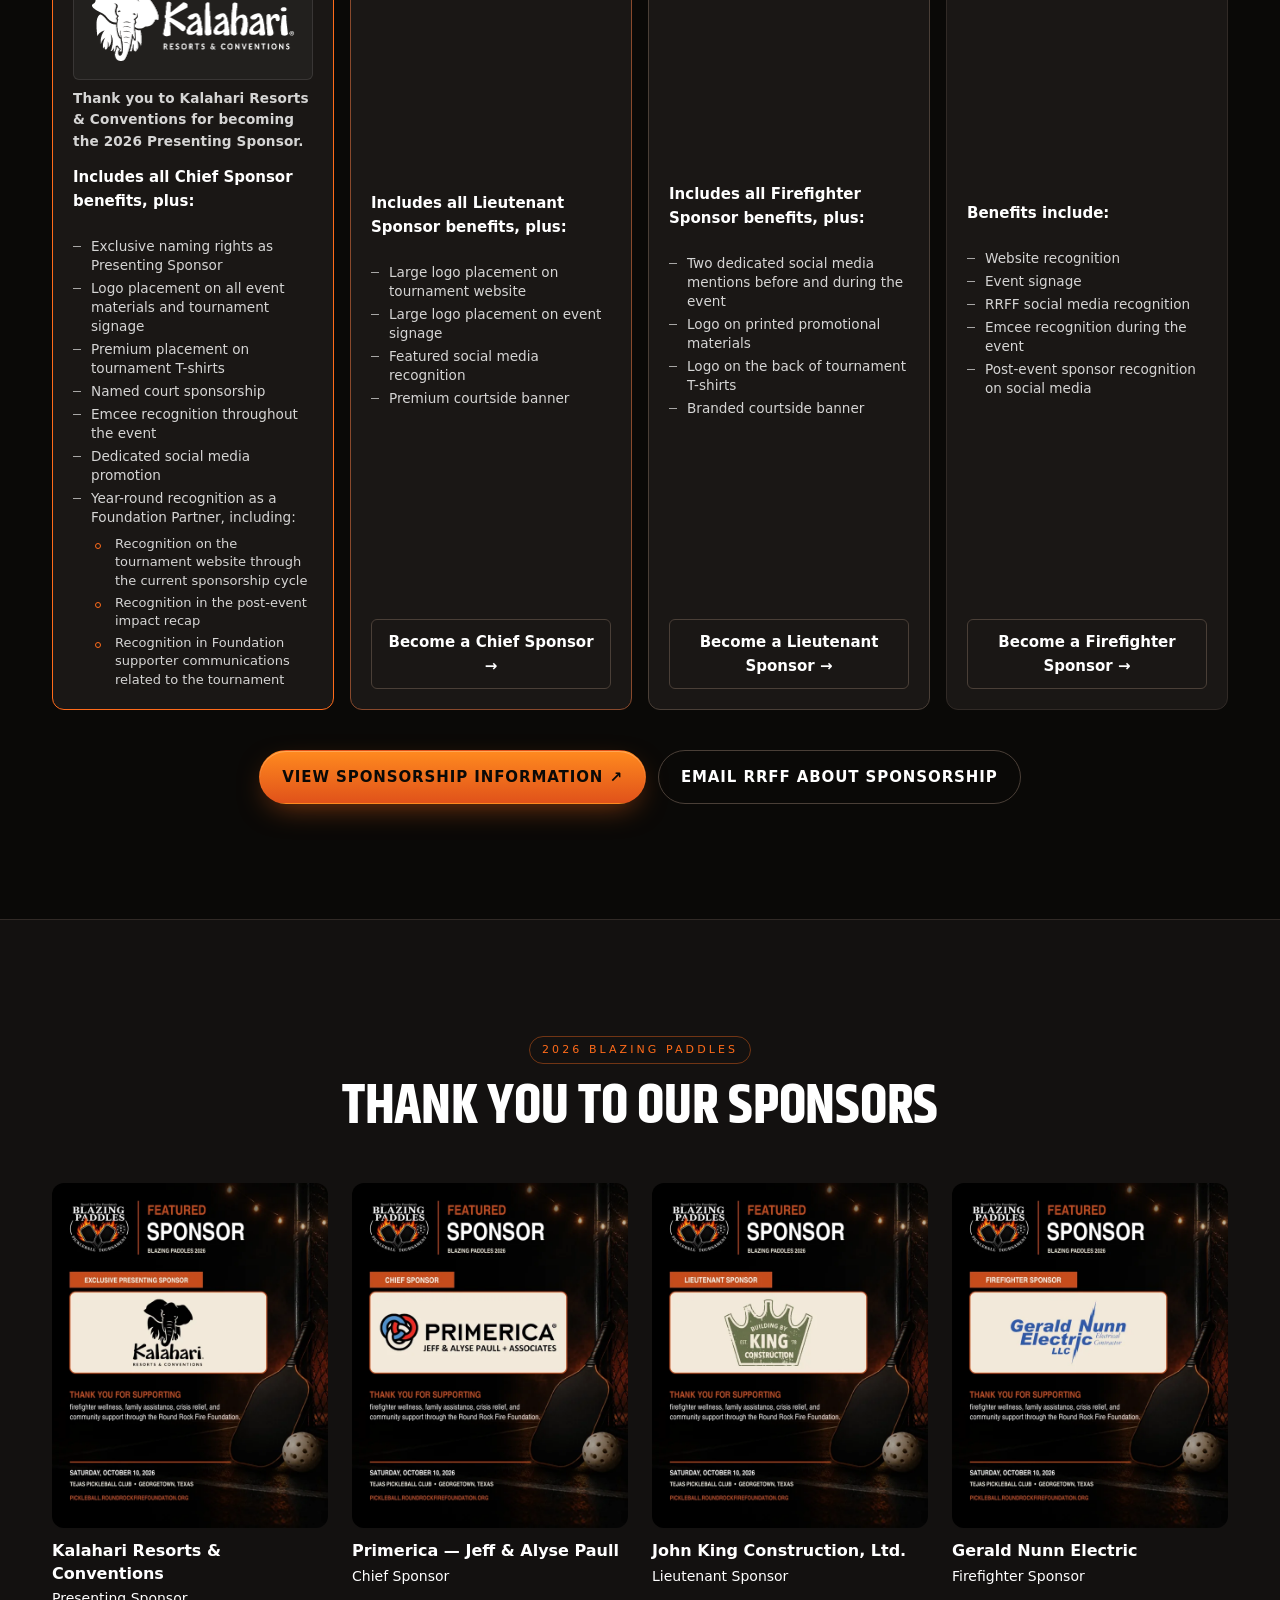
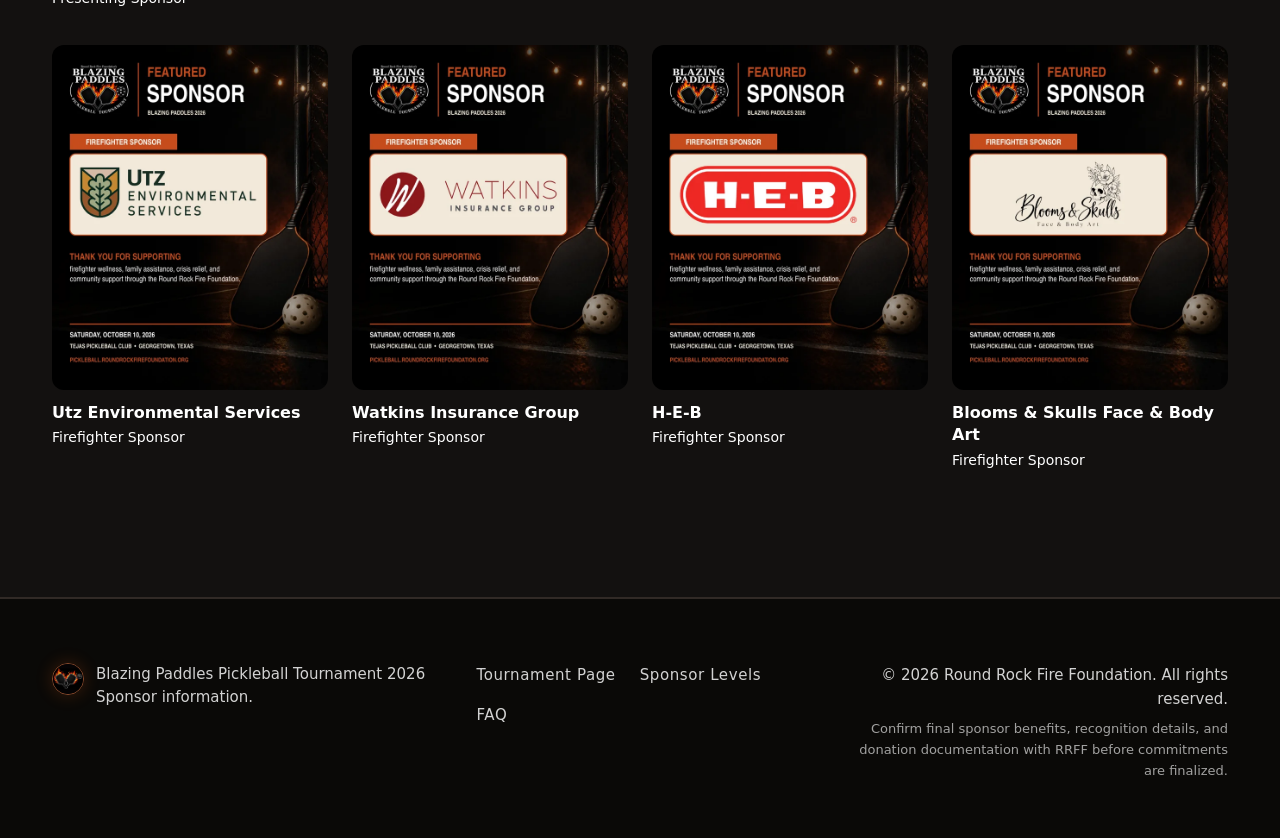
==== commit 9a6bc8ea: "Recognize all eight confirmed 2026 Blazing Paddles sponsors" ====
--- a/sponsor.html
+++ b/sponsor.html
@@ -207,32 +207,7 @@
       </div>
     </section>
 
-    <section class="section section-alt" id="our-sponsors">
-      <div class="container">
-        <header class="section-head">
-          <p class="kicker">Our Sponsors</p>
-          <h2 class="section-title">Thank You to Our Sponsors</h2>
-          <p class="section-lede">
-            Local businesses like these make Blazing Paddles possible. Their support directly funds Round Rock Fire Foundation programs.
-          </p>
-        </header>
-
-        <div class="sponsor-logos-grid">
-          <a class="sponsor-logo-tile sponsor-logo-tile-featured" href="https://www.primerica.com/" target="_blank" rel="noopener noreferrer" aria-label="Jeff and Alyse Paull + Associates, Primerica — Chief Sponsor">
-            <span class="sponsor-logo-tile-badge">Chief Sponsor</span>
-            <img src="assets/images/sponsor-paull-primerica.jpg" alt="Primerica — Jeff &amp; Alyse Paull + Associates" loading="lazy" />
-          </a>
-          <a class="sponsor-logo-tile sponsor-logo-tile-tiered" href="https://www.gnellctx.com/" target="_blank" rel="noopener noreferrer" aria-label="Gerald Nunn Electric — Firefighter Sponsor">
-            <img src="assets/images/sponsor-nunn-electric.jpg" alt="Gerald Nunn Electric LLC — Electrical Contractor" loading="lazy" />
-            <span class="sponsor-logo-tile-tier">Firefighter Sponsor</span>
-          </a>
-          <a class="sponsor-logo-tile sponsor-logo-tile-tiered" href="https://johnkingconstruction.com/" target="_blank" rel="noopener noreferrer" aria-label="John King Construction — Lieutenant Sponsor">
-            <img src="assets/images/sponsor-john-king-construction.jpg" alt="John King Construction" loading="lazy" />
-            <span class="sponsor-logo-tile-tier">Lieutenant Sponsor</span>
-          </a>
-        </div>
-      </div>
-    </section>
+<section class="section section-alt" id="our-sponsors"><div class="container"><header class="section-head"><p class="kicker">2026 Blazing Paddles</p><h2 class="section-title">Thank You to Our Sponsors</h2></header><div class="confirmed-sponsors"><figure class="confirmed-sponsor"><img src="assets/images/sponsor-2026-kalahari.webp" alt="Kalahari Resorts &amp; Conventions — Presenting Sponsor" width="640" height="800" loading="lazy"><figcaption><strong>Kalahari Resorts &amp; Conventions</strong><span>Presenting Sponsor</span></figcaption></figure><figure class="confirmed-sponsor"><img src="assets/images/sponsor-2026-primerica.webp" alt="Primerica — Jeff &amp; Alyse Paull — Chief Sponsor" width="640" height="800" loading="lazy"><figcaption><strong>Primerica — Jeff &amp; Alyse Paull</strong><span>Chief Sponsor</span></figcaption></figure><figure class="confirmed-sponsor"><img src="assets/images/sponsor-2026-john-king.webp" alt="John King Construction, Ltd. — Lieutenant Sponsor" width="640" height="800" loading="lazy"><figcaption><strong>John King Construction, Ltd.</strong><span>Lieutenant Sponsor</span></figcaption></figure><figure class="confirmed-sponsor"><img src="assets/images/sponsor-2026-nunn.webp" alt="Gerald Nunn Electric — Firefighter Sponsor" width="640" height="800" loading="lazy"><figcaption><strong>Gerald Nunn Electric</strong><span>Firefighter Sponsor</span></figcaption></figure><figure class="confirmed-sponsor"><img src="assets/images/sponsor-2026-utz.webp" alt="Utz Environmental Services — Firefighter Sponsor" width="640" height="800" loading="lazy"><figcaption><strong>Utz Environmental Services</strong><span>Firefighter Sponsor</span></figcaption></figure><figure class="confirmed-sponsor"><img src="assets/images/sponsor-2026-watkins.webp" alt="Watkins Insurance Group — Firefighter Sponsor" width="640" height="800" loading="lazy"><figcaption><strong>Watkins Insurance Group</strong><span>Firefighter Sponsor</span></figcaption></figure><figure class="confirmed-sponsor"><img src="assets/images/sponsor-2026-heb.webp" alt="H-E-B — Firefighter Sponsor" width="640" height="800" loading="lazy"><figcaption><strong>H-E-B</strong><span>Firefighter Sponsor</span></figcaption></figure><figure class="confirmed-sponsor"><img src="assets/images/sponsor-2026-blooms-skulls.webp" alt="Blooms &amp; Skulls Face &amp; Body Art — Firefighter Sponsor" width="640" height="800" loading="lazy"><figcaption><strong>Blooms &amp; Skulls Face &amp; Body Art</strong><span>Firefighter Sponsor</span></figcaption></figure></div></div></section>
 
   </main>
 
--- a/styles.css
+++ b/styles.css
@@ -1176,3 +1176,6 @@
   border-radius: var(--r-md);
 }
 
+
+/* Confirmed 2026 sponsor recognition */
+.confirmed-sponsors{display:grid;grid-template-columns:repeat(2,minmax(0,1fr));gap:24px}.confirmed-sponsor{margin:0;min-width:0}.confirmed-sponsor img{display:block;width:100%;height:auto;border-radius:12px}.confirmed-sponsor figcaption{padding:12px 0;line-height:1.4}.confirmed-sponsor strong,.confirmed-sponsor span{display:block}.confirmed-sponsor span{font-size:14px;margin-top:4px}@media(min-width:900px){.confirmed-sponsors{grid-template-columns:repeat(4,minmax(0,1fr))}}@media(max-width:420px){.confirmed-sponsors{grid-template-columns:1fr}}
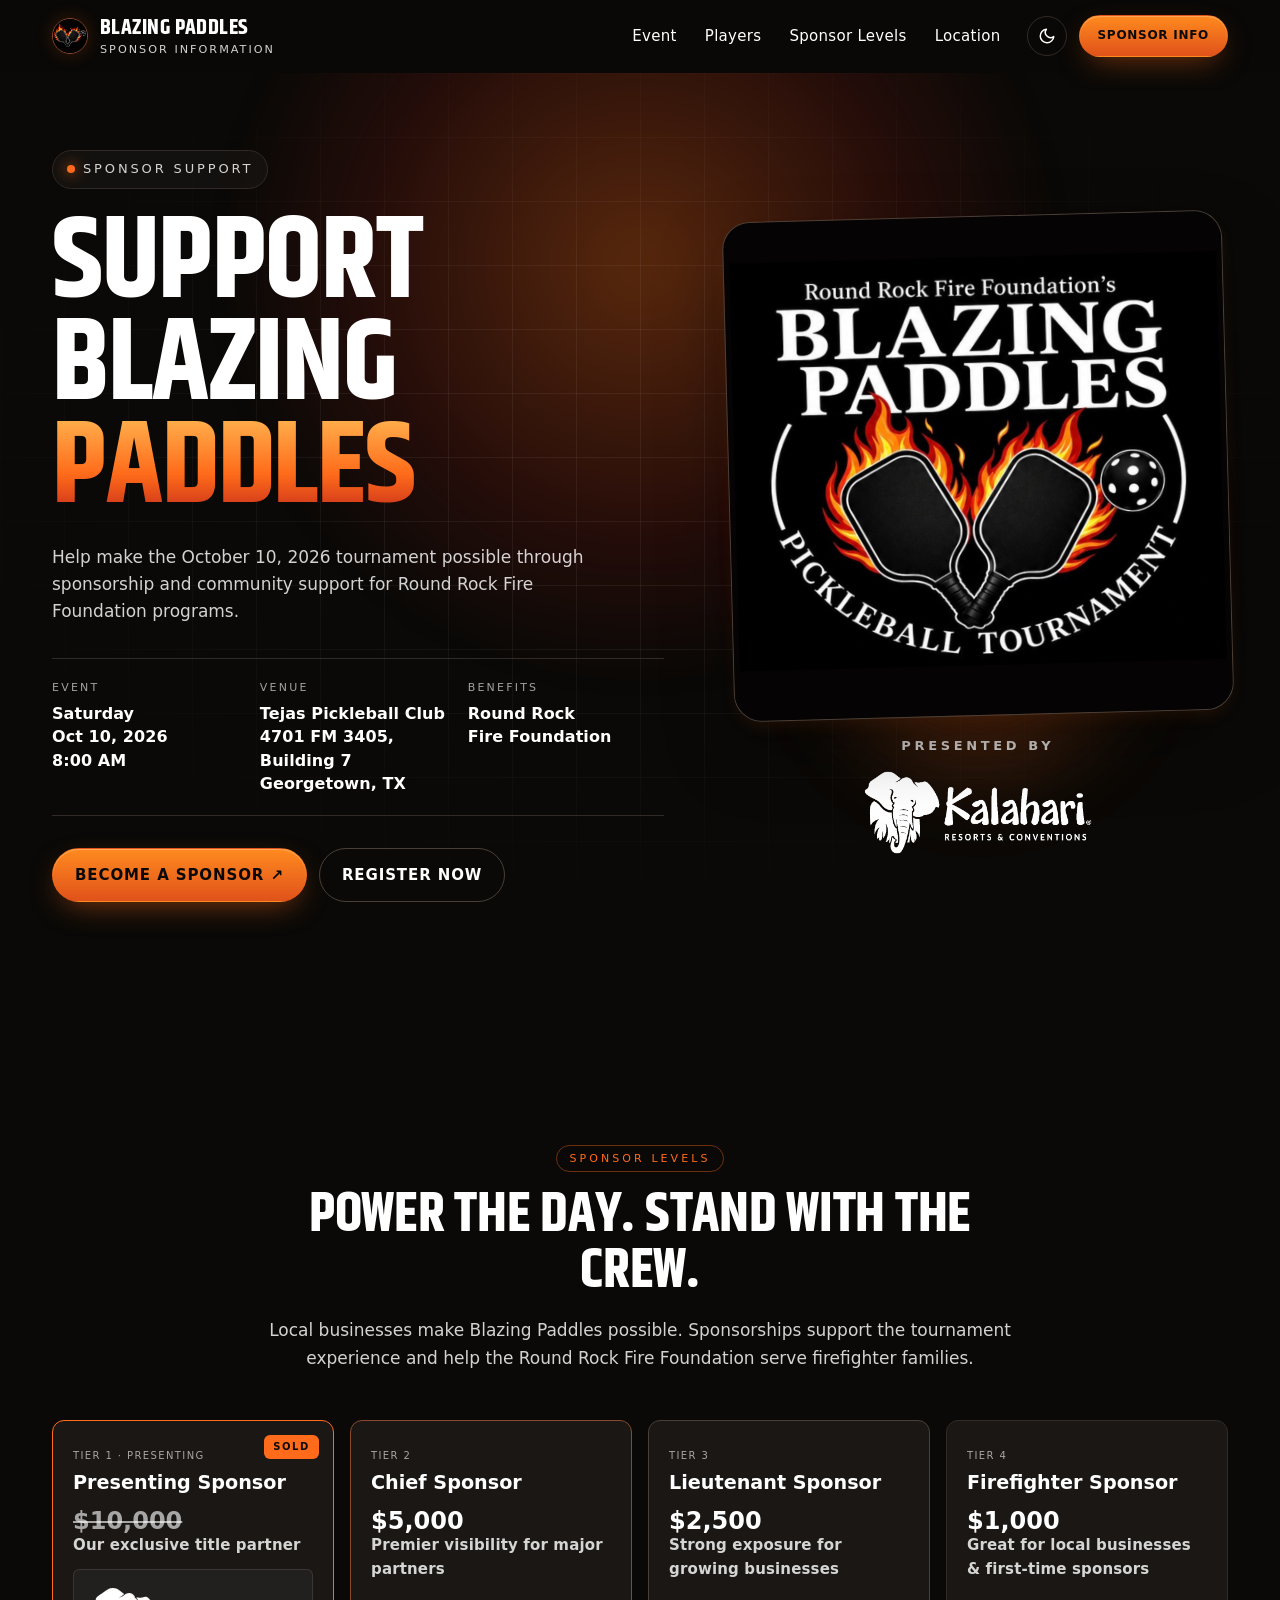
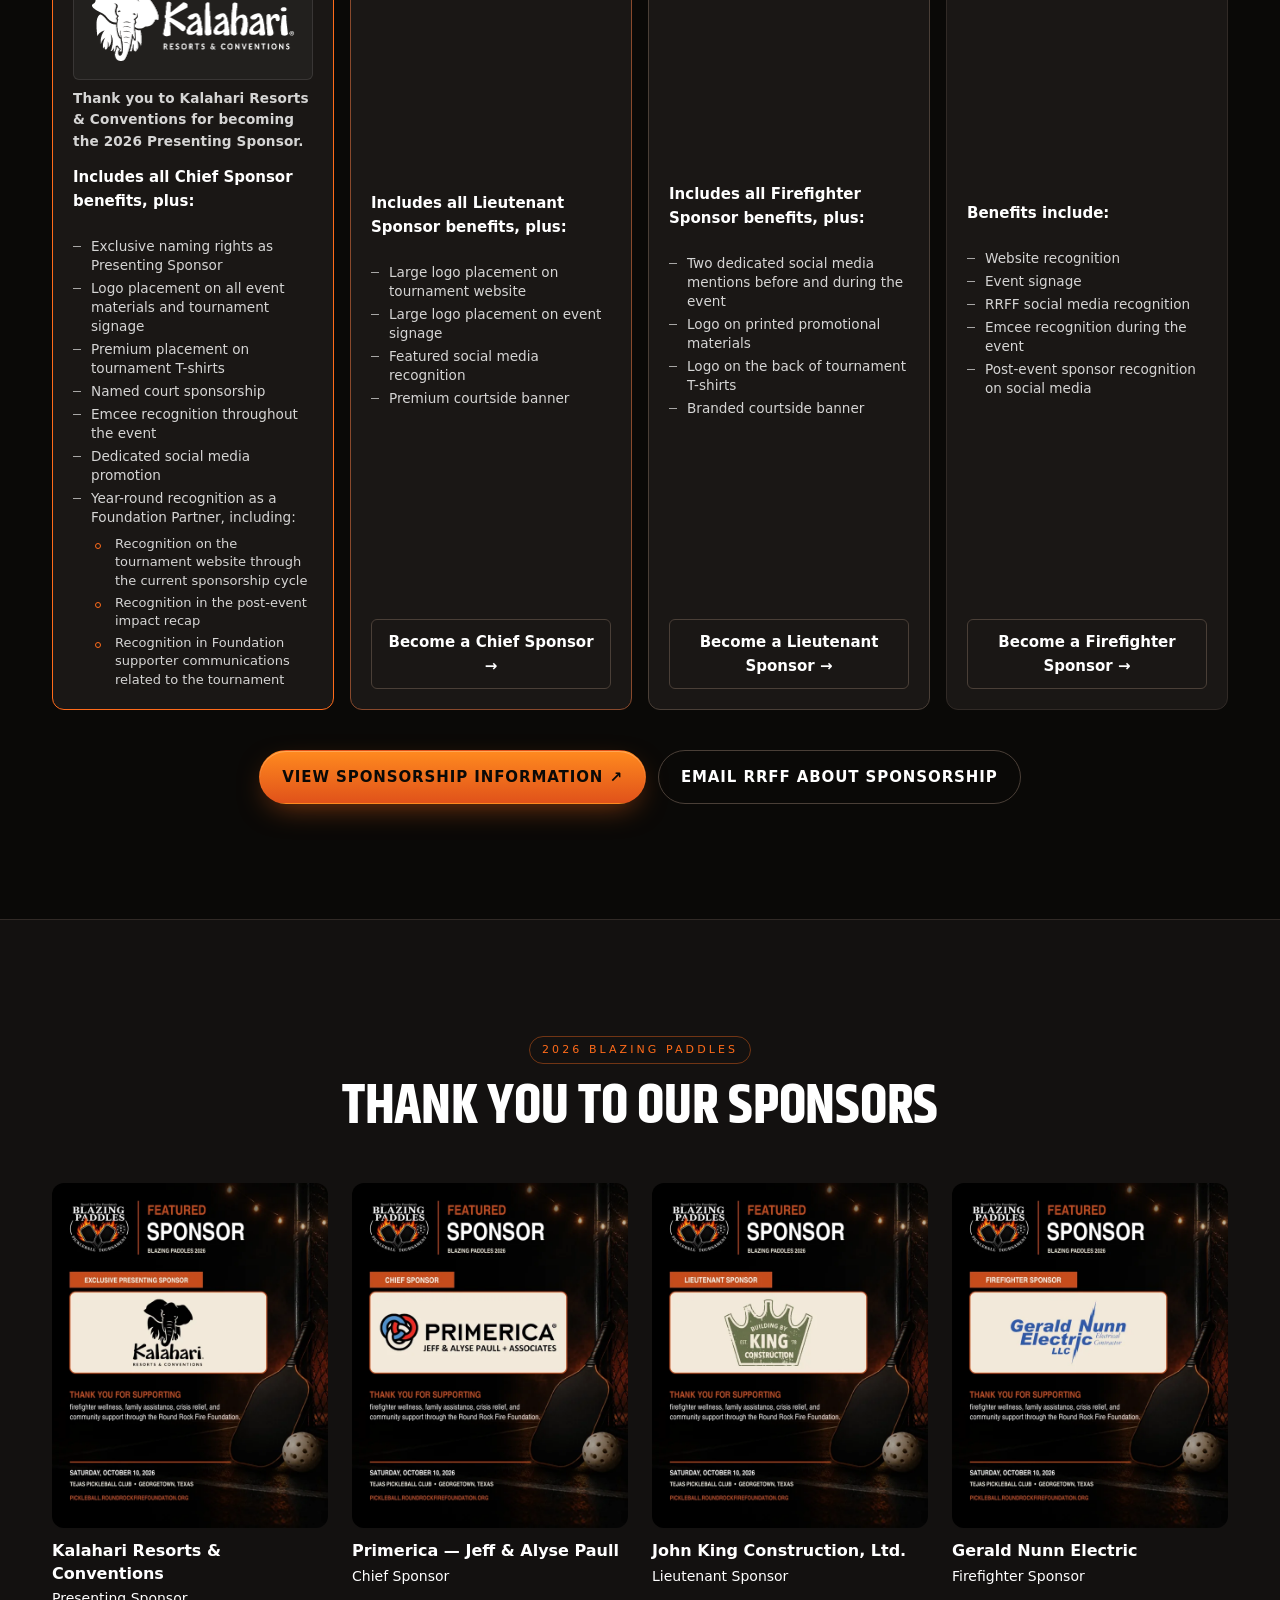
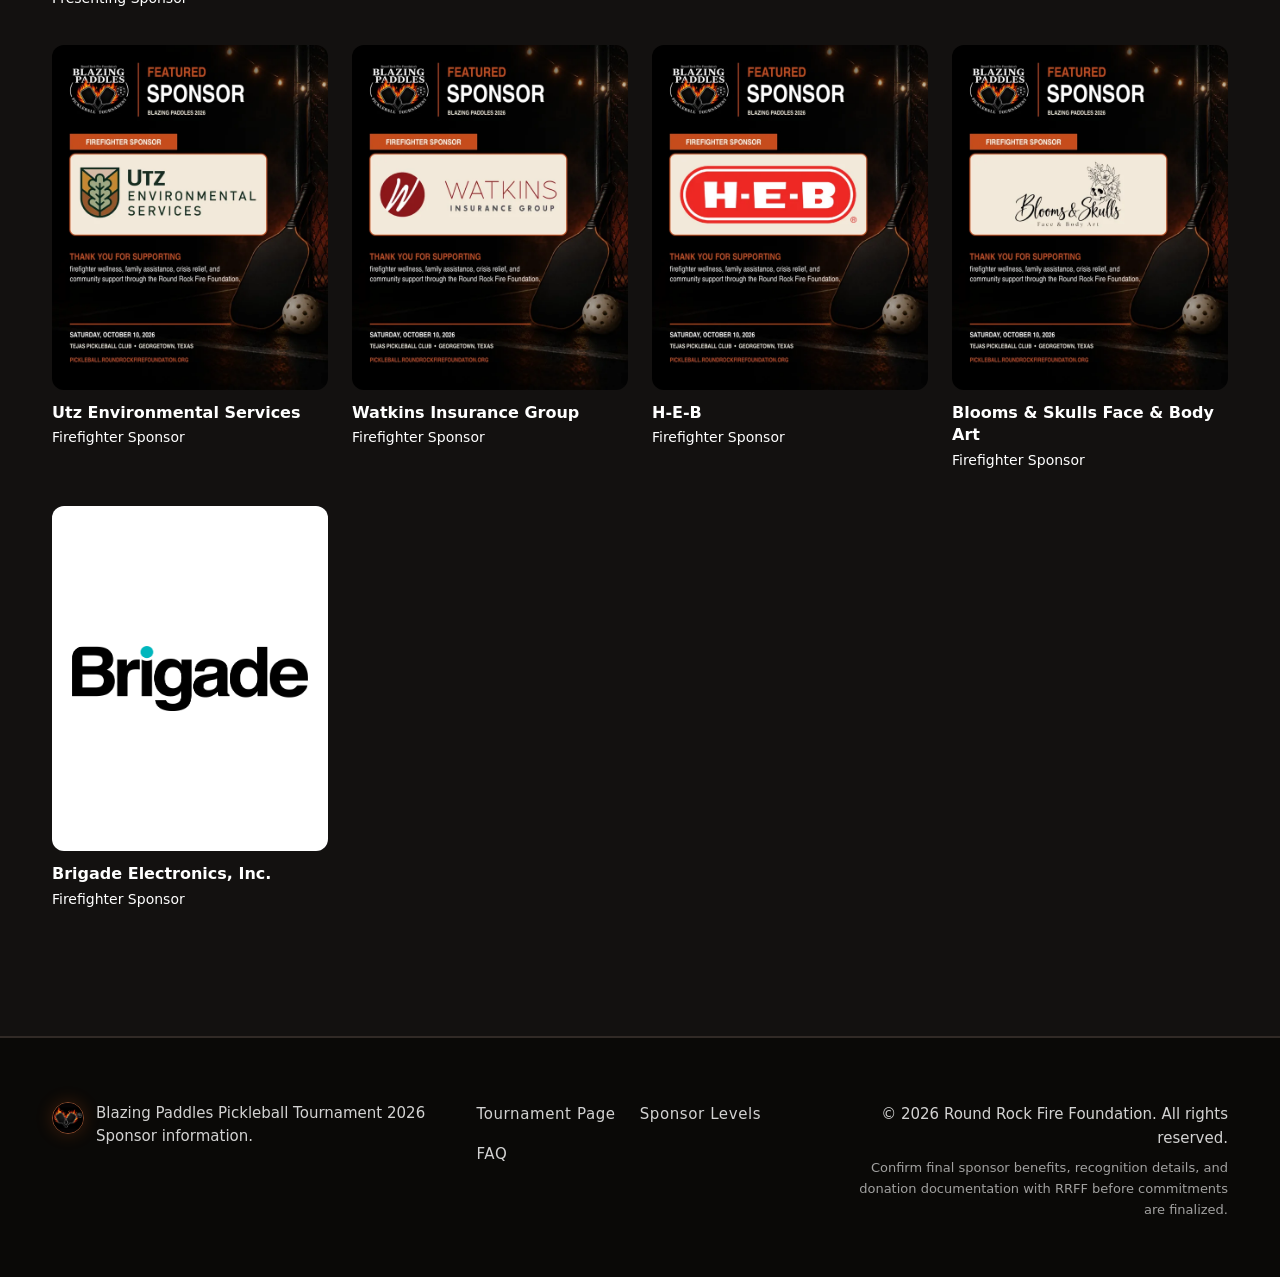
==== commit 6e495ad4: "Add Brigade Electronics as a Firefighter sponsor" ====
--- a/sponsor.html
+++ b/sponsor.html
@@ -207,7 +207,7 @@
       </div>
     </section>
 
-<section class="section section-alt" id="our-sponsors"><div class="container"><header class="section-head"><p class="kicker">2026 Blazing Paddles</p><h2 class="section-title">Thank You to Our Sponsors</h2></header><div class="confirmed-sponsors"><figure class="confirmed-sponsor"><img src="assets/images/sponsor-2026-kalahari.webp" alt="Kalahari Resorts &amp; Conventions — Presenting Sponsor" width="640" height="800" loading="lazy"><figcaption><strong>Kalahari Resorts &amp; Conventions</strong><span>Presenting Sponsor</span></figcaption></figure><figure class="confirmed-sponsor"><img src="assets/images/sponsor-2026-primerica.webp" alt="Primerica — Jeff &amp; Alyse Paull — Chief Sponsor" width="640" height="800" loading="lazy"><figcaption><strong>Primerica — Jeff &amp; Alyse Paull</strong><span>Chief Sponsor</span></figcaption></figure><figure class="confirmed-sponsor"><img src="assets/images/sponsor-2026-john-king.webp" alt="John King Construction, Ltd. — Lieutenant Sponsor" width="640" height="800" loading="lazy"><figcaption><strong>John King Construction, Ltd.</strong><span>Lieutenant Sponsor</span></figcaption></figure><figure class="confirmed-sponsor"><img src="assets/images/sponsor-2026-nunn.webp" alt="Gerald Nunn Electric — Firefighter Sponsor" width="640" height="800" loading="lazy"><figcaption><strong>Gerald Nunn Electric</strong><span>Firefighter Sponsor</span></figcaption></figure><figure class="confirmed-sponsor"><img src="assets/images/sponsor-2026-utz.webp" alt="Utz Environmental Services — Firefighter Sponsor" width="640" height="800" loading="lazy"><figcaption><strong>Utz Environmental Services</strong><span>Firefighter Sponsor</span></figcaption></figure><figure class="confirmed-sponsor"><img src="assets/images/sponsor-2026-watkins.webp" alt="Watkins Insurance Group — Firefighter Sponsor" width="640" height="800" loading="lazy"><figcaption><strong>Watkins Insurance Group</strong><span>Firefighter Sponsor</span></figcaption></figure><figure class="confirmed-sponsor"><img src="assets/images/sponsor-2026-heb.webp" alt="H-E-B — Firefighter Sponsor" width="640" height="800" loading="lazy"><figcaption><strong>H-E-B</strong><span>Firefighter Sponsor</span></figcaption></figure><figure class="confirmed-sponsor"><img src="assets/images/sponsor-2026-blooms-skulls.webp" alt="Blooms &amp; Skulls Face &amp; Body Art — Firefighter Sponsor" width="640" height="800" loading="lazy"><figcaption><strong>Blooms &amp; Skulls Face &amp; Body Art</strong><span>Firefighter Sponsor</span></figcaption></figure></div></div></section>
+<section class="section section-alt" id="our-sponsors"><div class="container"><header class="section-head"><p class="kicker">2026 Blazing Paddles</p><h2 class="section-title">Thank You to Our Sponsors</h2></header><div class="confirmed-sponsors"><figure class="confirmed-sponsor"><img src="assets/images/sponsor-2026-kalahari.webp" alt="Kalahari Resorts &amp; Conventions — Presenting Sponsor" width="640" height="800" loading="lazy"><figcaption><strong>Kalahari Resorts &amp; Conventions</strong><span>Presenting Sponsor</span></figcaption></figure><figure class="confirmed-sponsor"><img src="assets/images/sponsor-2026-primerica.webp" alt="Primerica — Jeff &amp; Alyse Paull — Chief Sponsor" width="640" height="800" loading="lazy"><figcaption><strong>Primerica — Jeff &amp; Alyse Paull</strong><span>Chief Sponsor</span></figcaption></figure><figure class="confirmed-sponsor"><img src="assets/images/sponsor-2026-john-king.webp" alt="John King Construction, Ltd. — Lieutenant Sponsor" width="640" height="800" loading="lazy"><figcaption><strong>John King Construction, Ltd.</strong><span>Lieutenant Sponsor</span></figcaption></figure><figure class="confirmed-sponsor"><img src="assets/images/sponsor-2026-nunn.webp" alt="Gerald Nunn Electric — Firefighter Sponsor" width="640" height="800" loading="lazy"><figcaption><strong>Gerald Nunn Electric</strong><span>Firefighter Sponsor</span></figcaption></figure><figure class="confirmed-sponsor"><img src="assets/images/sponsor-2026-utz.webp" alt="Utz Environmental Services — Firefighter Sponsor" width="640" height="800" loading="lazy"><figcaption><strong>Utz Environmental Services</strong><span>Firefighter Sponsor</span></figcaption></figure><figure class="confirmed-sponsor"><img src="assets/images/sponsor-2026-watkins.webp" alt="Watkins Insurance Group — Firefighter Sponsor" width="640" height="800" loading="lazy"><figcaption><strong>Watkins Insurance Group</strong><span>Firefighter Sponsor</span></figcaption></figure><figure class="confirmed-sponsor"><img src="assets/images/sponsor-2026-heb.webp" alt="H-E-B — Firefighter Sponsor" width="640" height="800" loading="lazy"><figcaption><strong>H-E-B</strong><span>Firefighter Sponsor</span></figcaption></figure><figure class="confirmed-sponsor"><img src="assets/images/sponsor-2026-blooms-skulls.webp" alt="Blooms &amp; Skulls Face &amp; Body Art — Firefighter Sponsor" width="640" height="800" loading="lazy"><figcaption><strong>Blooms &amp; Skulls Face &amp; Body Art</strong><span>Firefighter Sponsor</span></figcaption></figure><figure class="confirmed-sponsor"><div style="aspect-ratio:4/5;display:flex;align-items:center;background:#fff;border-radius:12px;padding:20px;box-sizing:border-box"><img src="assets/images/sponsor-brigade.png" alt="Brigade Electronics, Inc. — Firefighter Sponsor" width="1182" height="328" loading="lazy" style="width:100%;height:auto;object-fit:contain"></div><figcaption><strong>Brigade Electronics, Inc.</strong><span>Firefighter Sponsor</span></figcaption></figure></div></div></section>
 
   </main>
 
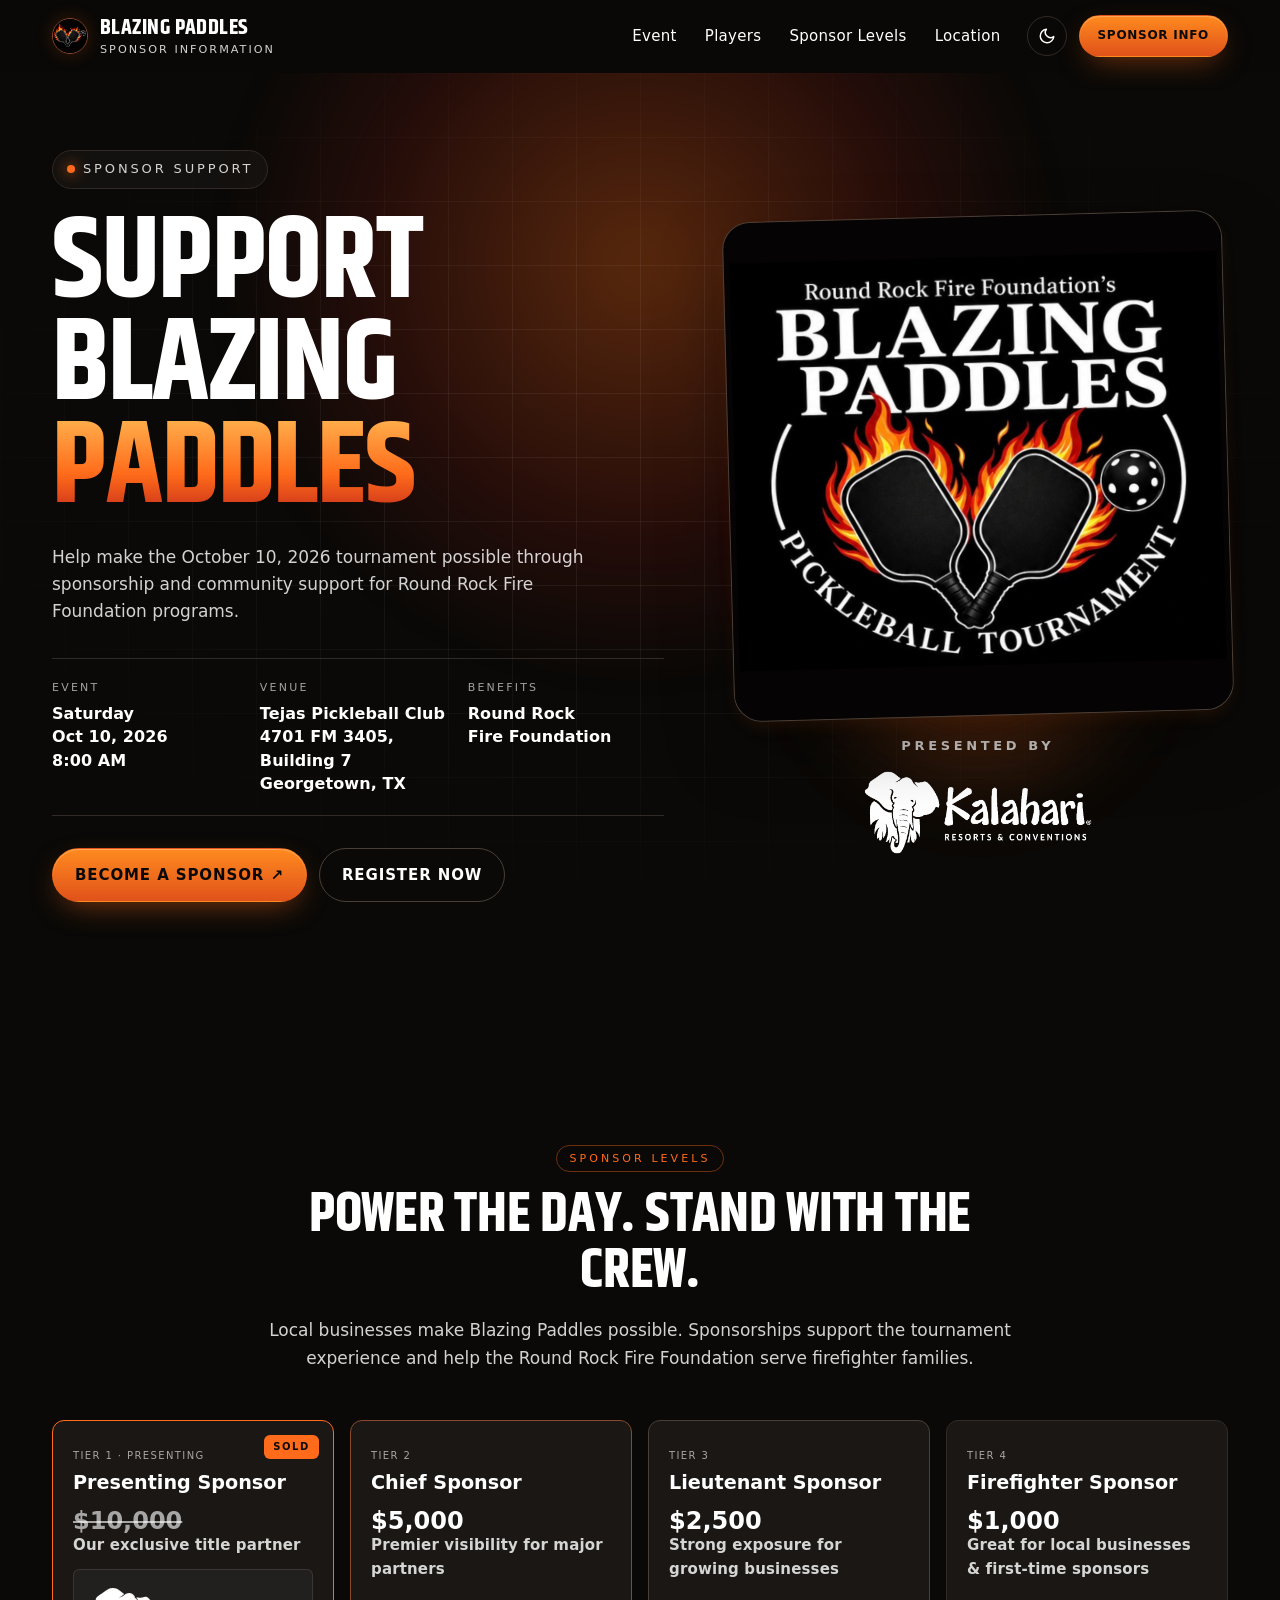
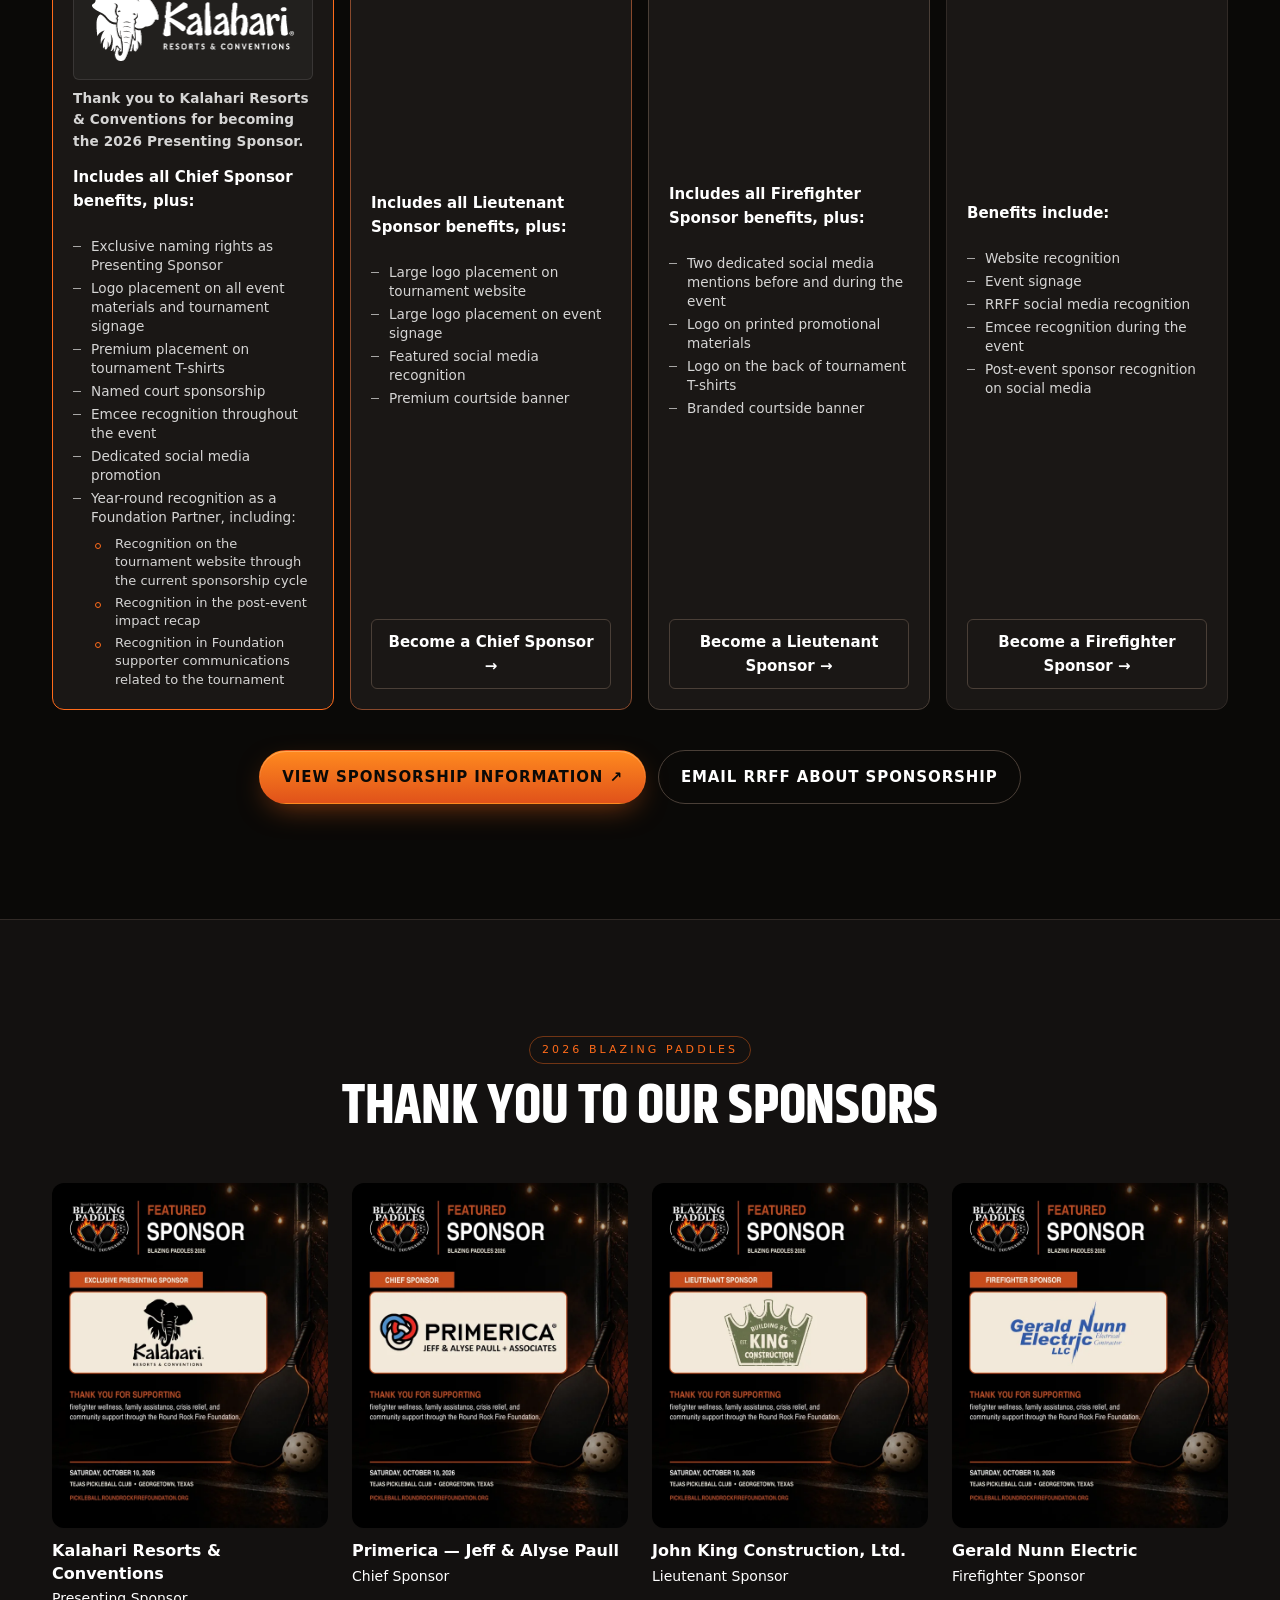
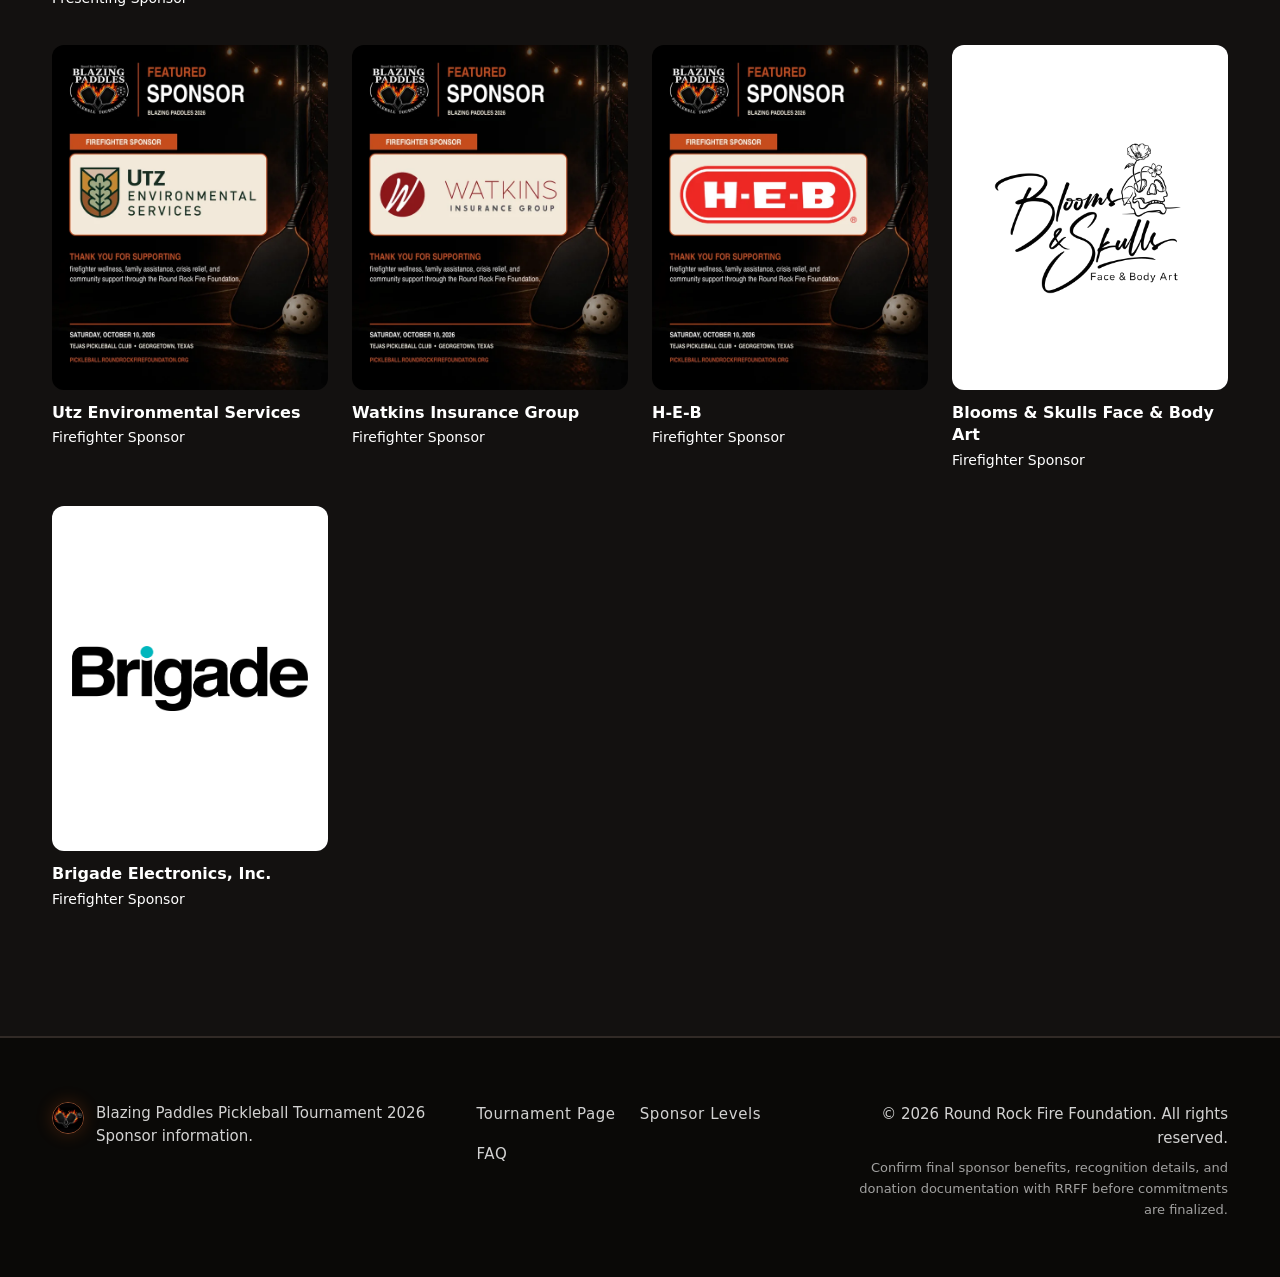
==== commit d2386cd8: "Improve sponsor logo visibility and use original Blooms and Skulls logo" ====
--- a/sponsor.html
+++ b/sponsor.html
@@ -207,7 +207,7 @@
       </div>
     </section>
 
-<section class="section section-alt" id="our-sponsors"><div class="container"><header class="section-head"><p class="kicker">2026 Blazing Paddles</p><h2 class="section-title">Thank You to Our Sponsors</h2></header><div class="confirmed-sponsors"><figure class="confirmed-sponsor"><img src="assets/images/sponsor-2026-kalahari.webp" alt="Kalahari Resorts &amp; Conventions — Presenting Sponsor" width="640" height="800" loading="lazy"><figcaption><strong>Kalahari Resorts &amp; Conventions</strong><span>Presenting Sponsor</span></figcaption></figure><figure class="confirmed-sponsor"><img src="assets/images/sponsor-2026-primerica.webp" alt="Primerica — Jeff &amp; Alyse Paull — Chief Sponsor" width="640" height="800" loading="lazy"><figcaption><strong>Primerica — Jeff &amp; Alyse Paull</strong><span>Chief Sponsor</span></figcaption></figure><figure class="confirmed-sponsor"><img src="assets/images/sponsor-2026-john-king.webp" alt="John King Construction, Ltd. — Lieutenant Sponsor" width="640" height="800" loading="lazy"><figcaption><strong>John King Construction, Ltd.</strong><span>Lieutenant Sponsor</span></figcaption></figure><figure class="confirmed-sponsor"><img src="assets/images/sponsor-2026-nunn.webp" alt="Gerald Nunn Electric — Firefighter Sponsor" width="640" height="800" loading="lazy"><figcaption><strong>Gerald Nunn Electric</strong><span>Firefighter Sponsor</span></figcaption></figure><figure class="confirmed-sponsor"><img src="assets/images/sponsor-2026-utz.webp" alt="Utz Environmental Services — Firefighter Sponsor" width="640" height="800" loading="lazy"><figcaption><strong>Utz Environmental Services</strong><span>Firefighter Sponsor</span></figcaption></figure><figure class="confirmed-sponsor"><img src="assets/images/sponsor-2026-watkins.webp" alt="Watkins Insurance Group — Firefighter Sponsor" width="640" height="800" loading="lazy"><figcaption><strong>Watkins Insurance Group</strong><span>Firefighter Sponsor</span></figcaption></figure><figure class="confirmed-sponsor"><img src="assets/images/sponsor-2026-heb.webp" alt="H-E-B — Firefighter Sponsor" width="640" height="800" loading="lazy"><figcaption><strong>H-E-B</strong><span>Firefighter Sponsor</span></figcaption></figure><figure class="confirmed-sponsor"><img src="assets/images/sponsor-2026-blooms-skulls.webp" alt="Blooms &amp; Skulls Face &amp; Body Art — Firefighter Sponsor" width="640" height="800" loading="lazy"><figcaption><strong>Blooms &amp; Skulls Face &amp; Body Art</strong><span>Firefighter Sponsor</span></figcaption></figure><figure class="confirmed-sponsor"><div style="aspect-ratio:4/5;display:flex;align-items:center;background:#fff;border-radius:12px;padding:20px;box-sizing:border-box"><img src="assets/images/sponsor-brigade.png" alt="Brigade Electronics, Inc. — Firefighter Sponsor" width="1182" height="328" loading="lazy" style="width:100%;height:auto;object-fit:contain"></div><figcaption><strong>Brigade Electronics, Inc.</strong><span>Firefighter Sponsor</span></figcaption></figure></div></div></section>
+<section class="section section-alt" id="our-sponsors"><div class="container"><header class="section-head"><p class="kicker">2026 Blazing Paddles</p><h2 class="section-title">Thank You to Our Sponsors</h2></header><div class="confirmed-sponsors"><figure class="confirmed-sponsor"><img src="assets/images/sponsor-2026-kalahari.webp" alt="Kalahari Resorts &amp; Conventions — Presenting Sponsor" width="640" height="800" loading="lazy"><figcaption><strong>Kalahari Resorts &amp; Conventions</strong><span>Presenting Sponsor</span></figcaption></figure><figure class="confirmed-sponsor"><img src="assets/images/sponsor-2026-primerica.webp" alt="Primerica — Jeff &amp; Alyse Paull — Chief Sponsor" width="640" height="800" loading="lazy"><figcaption><strong>Primerica — Jeff &amp; Alyse Paull</strong><span>Chief Sponsor</span></figcaption></figure><figure class="confirmed-sponsor"><img src="assets/images/sponsor-2026-john-king.webp" alt="John King Construction, Ltd. — Lieutenant Sponsor" width="640" height="800" loading="lazy"><figcaption><strong>John King Construction, Ltd.</strong><span>Lieutenant Sponsor</span></figcaption></figure><figure class="confirmed-sponsor"><img src="assets/images/sponsor-2026-nunn.webp" alt="Gerald Nunn Electric — Firefighter Sponsor" width="640" height="800" loading="lazy"><figcaption><strong>Gerald Nunn Electric</strong><span>Firefighter Sponsor</span></figcaption></figure><figure class="confirmed-sponsor"><img src="assets/images/sponsor-2026-utz.webp" alt="Utz Environmental Services — Firefighter Sponsor" width="640" height="800" loading="lazy"><figcaption><strong>Utz Environmental Services</strong><span>Firefighter Sponsor</span></figcaption></figure><figure class="confirmed-sponsor"><img src="assets/images/sponsor-2026-watkins.webp" alt="Watkins Insurance Group — Firefighter Sponsor" width="640" height="800" loading="lazy"><figcaption><strong>Watkins Insurance Group</strong><span>Firefighter Sponsor</span></figcaption></figure><figure class="confirmed-sponsor"><img src="assets/images/sponsor-2026-heb.webp" alt="H-E-B — Firefighter Sponsor" width="640" height="800" loading="lazy"><figcaption><strong>H-E-B</strong><span>Firefighter Sponsor</span></figcaption></figure><figure class="confirmed-sponsor"><img src="assets/images/sponsor-blooms-skulls.png" style="aspect-ratio:4/5;object-fit:contain;background:#fff;padding:16px;box-sizing:border-box" alt="Blooms &amp; Skulls Face &amp; Body Art — Firefighter Sponsor" width="640" height="800" loading="lazy"><figcaption><strong>Blooms &amp; Skulls Face &amp; Body Art</strong><span>Firefighter Sponsor</span></figcaption></figure><figure class="confirmed-sponsor"><div style="aspect-ratio:4/5;display:flex;align-items:center;background:#fff;border-radius:12px;padding:20px;box-sizing:border-box"><img src="assets/images/sponsor-brigade.png" alt="Brigade Electronics, Inc. — Firefighter Sponsor" width="1182" height="328" loading="lazy" style="width:100%;height:auto;object-fit:contain"></div><figcaption><strong>Brigade Electronics, Inc.</strong><span>Firefighter Sponsor</span></figcaption></figure></div></div></section>
 
   </main>
 
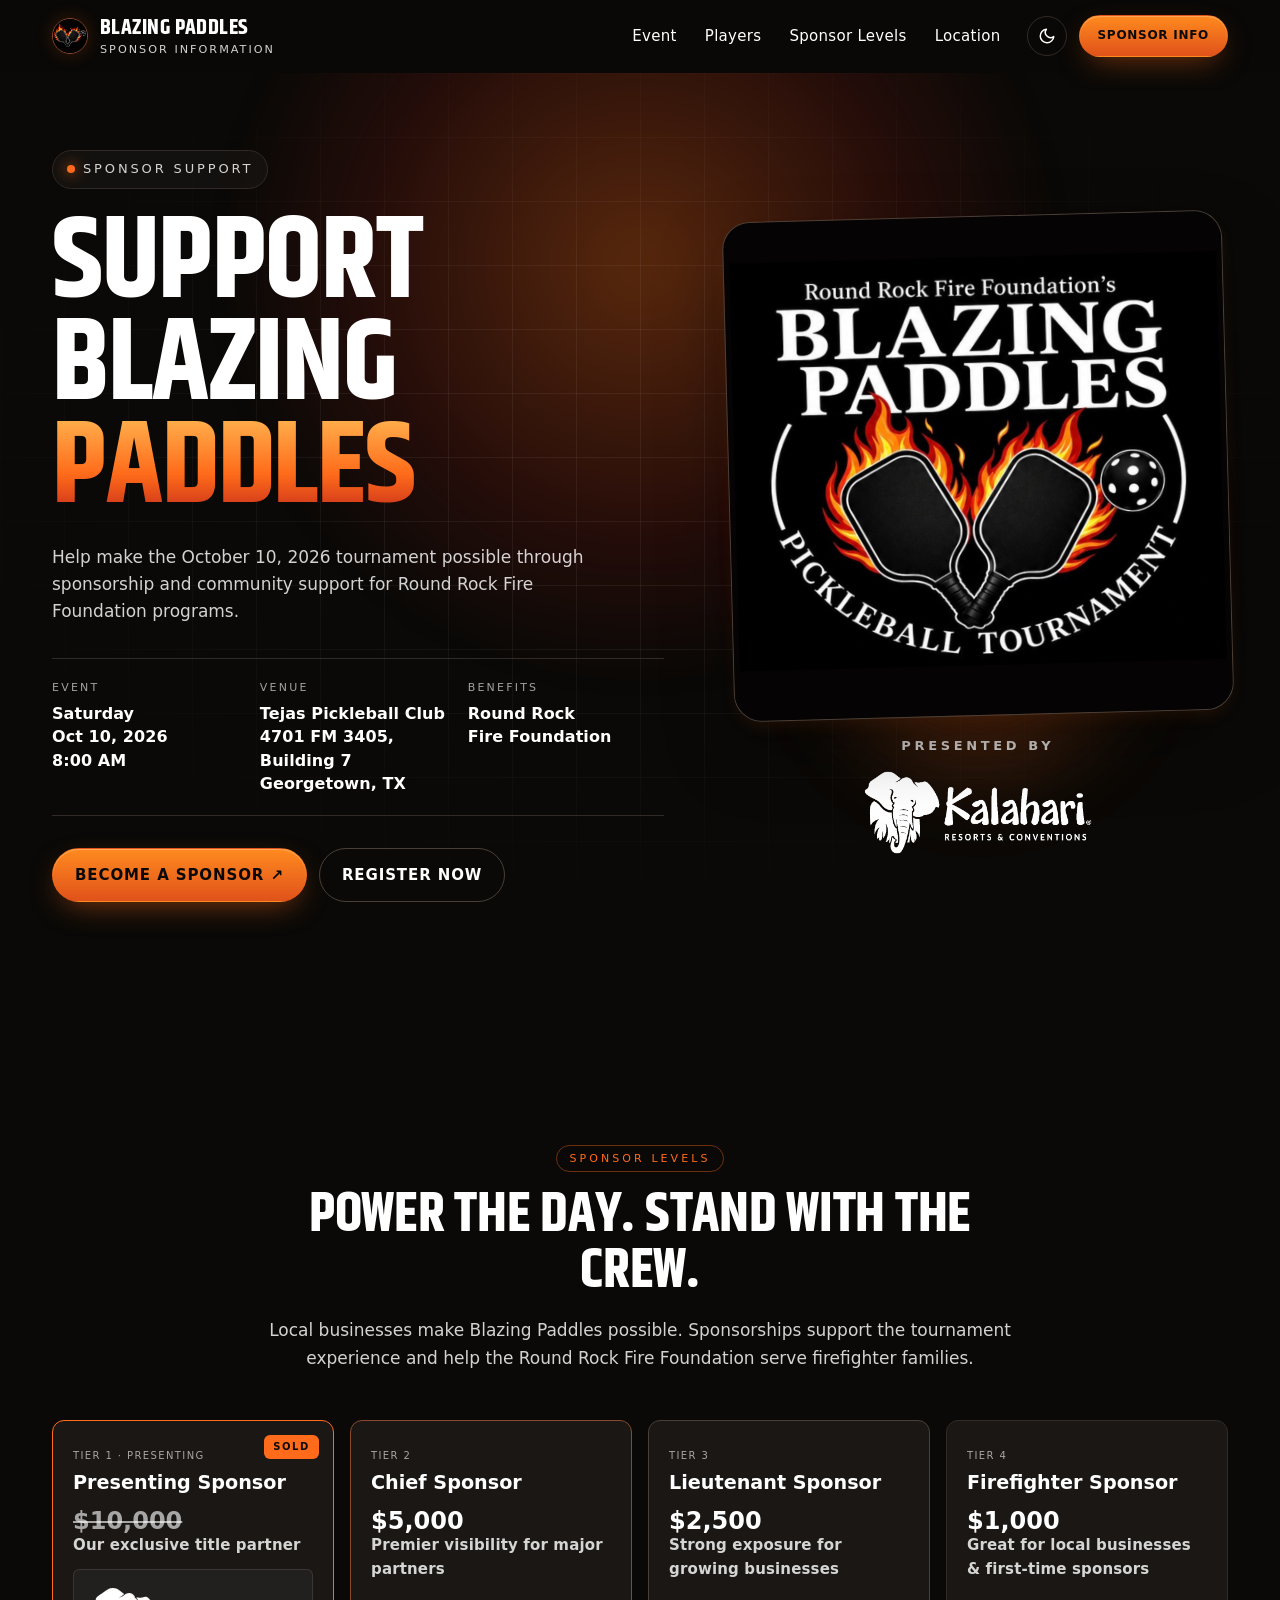
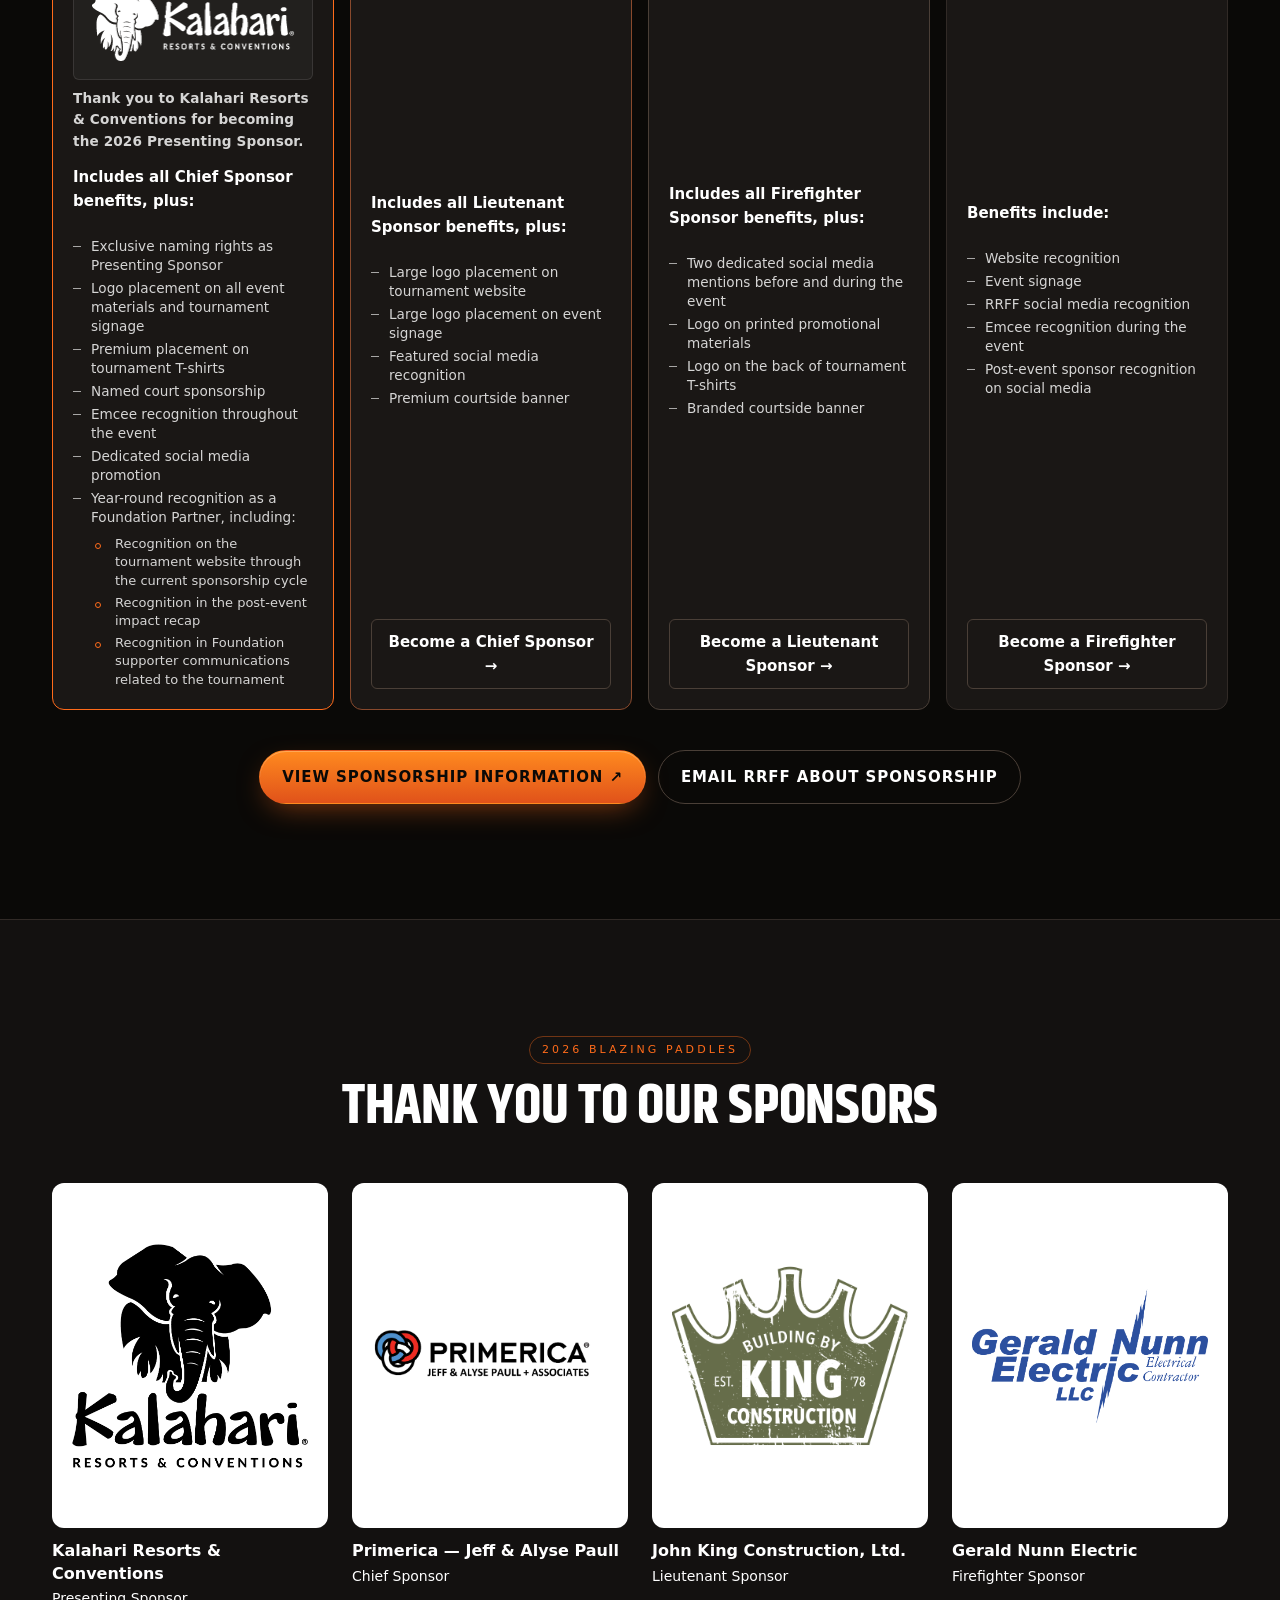
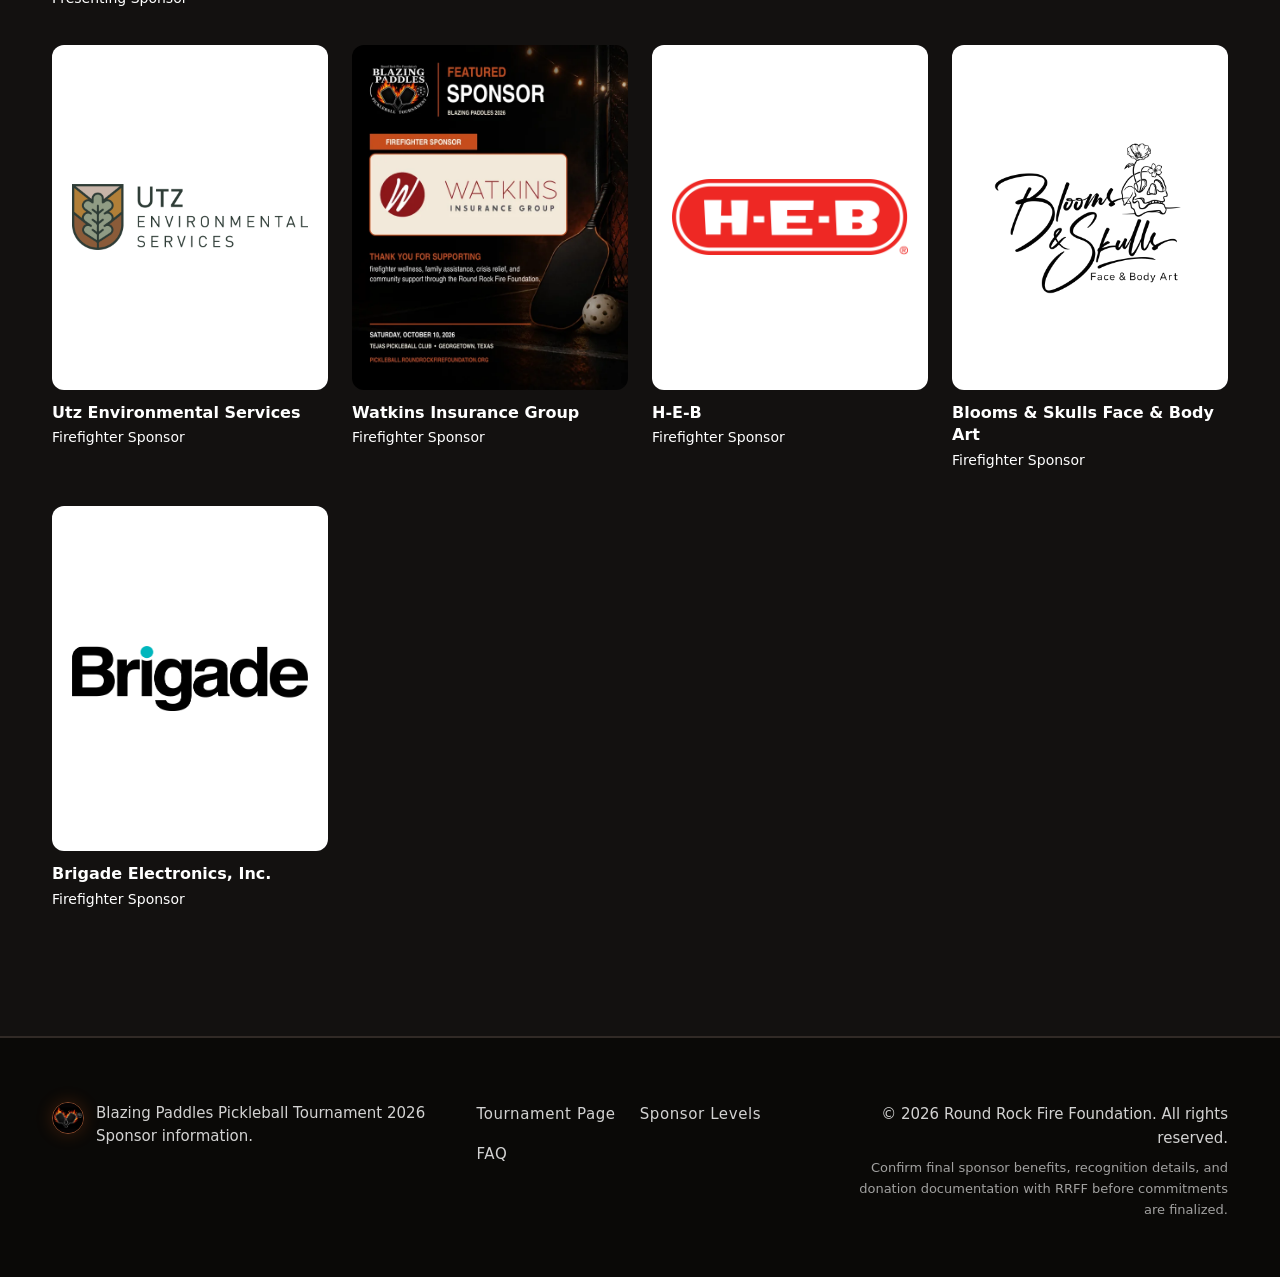
==== commit f7f12ca0: "Use original sponsor logos for 2026 Blazing Paddles recognition" ====
--- a/sponsor.html
+++ b/sponsor.html
@@ -207,7 +207,7 @@
       </div>
     </section>
 
-<section class="section section-alt" id="our-sponsors"><div class="container"><header class="section-head"><p class="kicker">2026 Blazing Paddles</p><h2 class="section-title">Thank You to Our Sponsors</h2></header><div class="confirmed-sponsors"><figure class="confirmed-sponsor"><img src="assets/images/sponsor-2026-kalahari.webp" alt="Kalahari Resorts &amp; Conventions — Presenting Sponsor" width="640" height="800" loading="lazy"><figcaption><strong>Kalahari Resorts &amp; Conventions</strong><span>Presenting Sponsor</span></figcaption></figure><figure class="confirmed-sponsor"><img src="assets/images/sponsor-2026-primerica.webp" alt="Primerica — Jeff &amp; Alyse Paull — Chief Sponsor" width="640" height="800" loading="lazy"><figcaption><strong>Primerica — Jeff &amp; Alyse Paull</strong><span>Chief Sponsor</span></figcaption></figure><figure class="confirmed-sponsor"><img src="assets/images/sponsor-2026-john-king.webp" alt="John King Construction, Ltd. — Lieutenant Sponsor" width="640" height="800" loading="lazy"><figcaption><strong>John King Construction, Ltd.</strong><span>Lieutenant Sponsor</span></figcaption></figure><figure class="confirmed-sponsor"><img src="assets/images/sponsor-2026-nunn.webp" alt="Gerald Nunn Electric — Firefighter Sponsor" width="640" height="800" loading="lazy"><figcaption><strong>Gerald Nunn Electric</strong><span>Firefighter Sponsor</span></figcaption></figure><figure class="confirmed-sponsor"><img src="assets/images/sponsor-2026-utz.webp" alt="Utz Environmental Services — Firefighter Sponsor" width="640" height="800" loading="lazy"><figcaption><strong>Utz Environmental Services</strong><span>Firefighter Sponsor</span></figcaption></figure><figure class="confirmed-sponsor"><img src="assets/images/sponsor-2026-watkins.webp" alt="Watkins Insurance Group — Firefighter Sponsor" width="640" height="800" loading="lazy"><figcaption><strong>Watkins Insurance Group</strong><span>Firefighter Sponsor</span></figcaption></figure><figure class="confirmed-sponsor"><img src="assets/images/sponsor-2026-heb.webp" alt="H-E-B — Firefighter Sponsor" width="640" height="800" loading="lazy"><figcaption><strong>H-E-B</strong><span>Firefighter Sponsor</span></figcaption></figure><figure class="confirmed-sponsor"><img src="assets/images/sponsor-blooms-skulls.png" style="aspect-ratio:4/5;object-fit:contain;background:#fff;padding:16px;box-sizing:border-box" alt="Blooms &amp; Skulls Face &amp; Body Art — Firefighter Sponsor" width="640" height="800" loading="lazy"><figcaption><strong>Blooms &amp; Skulls Face &amp; Body Art</strong><span>Firefighter Sponsor</span></figcaption></figure><figure class="confirmed-sponsor"><div style="aspect-ratio:4/5;display:flex;align-items:center;background:#fff;border-radius:12px;padding:20px;box-sizing:border-box"><img src="assets/images/sponsor-brigade.png" alt="Brigade Electronics, Inc. — Firefighter Sponsor" width="1182" height="328" loading="lazy" style="width:100%;height:auto;object-fit:contain"></div><figcaption><strong>Brigade Electronics, Inc.</strong><span>Firefighter Sponsor</span></figcaption></figure></div></div></section>
+<section class="section section-alt" id="our-sponsors"><div class="container"><header class="section-head"><p class="kicker">2026 Blazing Paddles</p><h2 class="section-title">Thank You to Our Sponsors</h2></header><div class="confirmed-sponsors"><figure class="confirmed-sponsor"><img src="assets/images/sponsor-kalahari.png" style="aspect-ratio:4/5;object-fit:contain;background:#fff;padding:20px;box-sizing:border-box" alt="Kalahari Resorts &amp; Conventions — Presenting Sponsor" width="640" height="800" loading="lazy"><figcaption><strong>Kalahari Resorts &amp; Conventions</strong><span>Presenting Sponsor</span></figcaption></figure><figure class="confirmed-sponsor"><img src="assets/images/sponsor-primerica.png" style="aspect-ratio:4/5;object-fit:contain;background:#fff;padding:20px;box-sizing:border-box" alt="Primerica — Jeff &amp; Alyse Paull — Chief Sponsor" width="640" height="800" loading="lazy"><figcaption><strong>Primerica — Jeff &amp; Alyse Paull</strong><span>Chief Sponsor</span></figcaption></figure><figure class="confirmed-sponsor"><img src="assets/images/sponsor-john-king.png" style="aspect-ratio:4/5;object-fit:contain;background:#fff;padding:20px;box-sizing:border-box" alt="John King Construction, Ltd. — Lieutenant Sponsor" width="640" height="800" loading="lazy"><figcaption><strong>John King Construction, Ltd.</strong><span>Lieutenant Sponsor</span></figcaption></figure><figure class="confirmed-sponsor"><img src="assets/images/sponsor-gerald-nunn.png" style="aspect-ratio:4/5;object-fit:contain;background:#fff;padding:20px;box-sizing:border-box" alt="Gerald Nunn Electric — Firefighter Sponsor" width="640" height="800" loading="lazy"><figcaption><strong>Gerald Nunn Electric</strong><span>Firefighter Sponsor</span></figcaption></figure><figure class="confirmed-sponsor"><img src="assets/images/sponsor-utz.png" style="aspect-ratio:4/5;object-fit:contain;background:#fff;padding:20px;box-sizing:border-box" alt="Utz Environmental Services — Firefighter Sponsor" width="640" height="800" loading="lazy"><figcaption><strong>Utz Environmental Services</strong><span>Firefighter Sponsor</span></figcaption></figure><figure class="confirmed-sponsor"><img src="assets/images/sponsor-2026-watkins.webp" alt="Watkins Insurance Group — Firefighter Sponsor" width="640" height="800" loading="lazy"><figcaption><strong>Watkins Insurance Group</strong><span>Firefighter Sponsor</span></figcaption></figure><figure class="confirmed-sponsor"><img src="assets/images/sponsor-heb.png" style="aspect-ratio:4/5;object-fit:contain;background:#fff;padding:20px;box-sizing:border-box" alt="H-E-B — Firefighter Sponsor" width="640" height="800" loading="lazy"><figcaption><strong>H-E-B</strong><span>Firefighter Sponsor</span></figcaption></figure><figure class="confirmed-sponsor"><img src="assets/images/sponsor-blooms-skulls.png" style="aspect-ratio:4/5;object-fit:contain;background:#fff;padding:16px;box-sizing:border-box" alt="Blooms &amp; Skulls Face &amp; Body Art — Firefighter Sponsor" width="640" height="800" loading="lazy"><figcaption><strong>Blooms &amp; Skulls Face &amp; Body Art</strong><span>Firefighter Sponsor</span></figcaption></figure><figure class="confirmed-sponsor"><div style="aspect-ratio:4/5;display:flex;align-items:center;background:#fff;border-radius:12px;padding:20px;box-sizing:border-box"><img src="assets/images/sponsor-brigade.png" alt="Brigade Electronics, Inc. — Firefighter Sponsor" width="1182" height="328" loading="lazy" style="width:100%;height:auto;object-fit:contain"></div><figcaption><strong>Brigade Electronics, Inc.</strong><span>Firefighter Sponsor</span></figcaption></figure></div></div></section>
 
   </main>
 
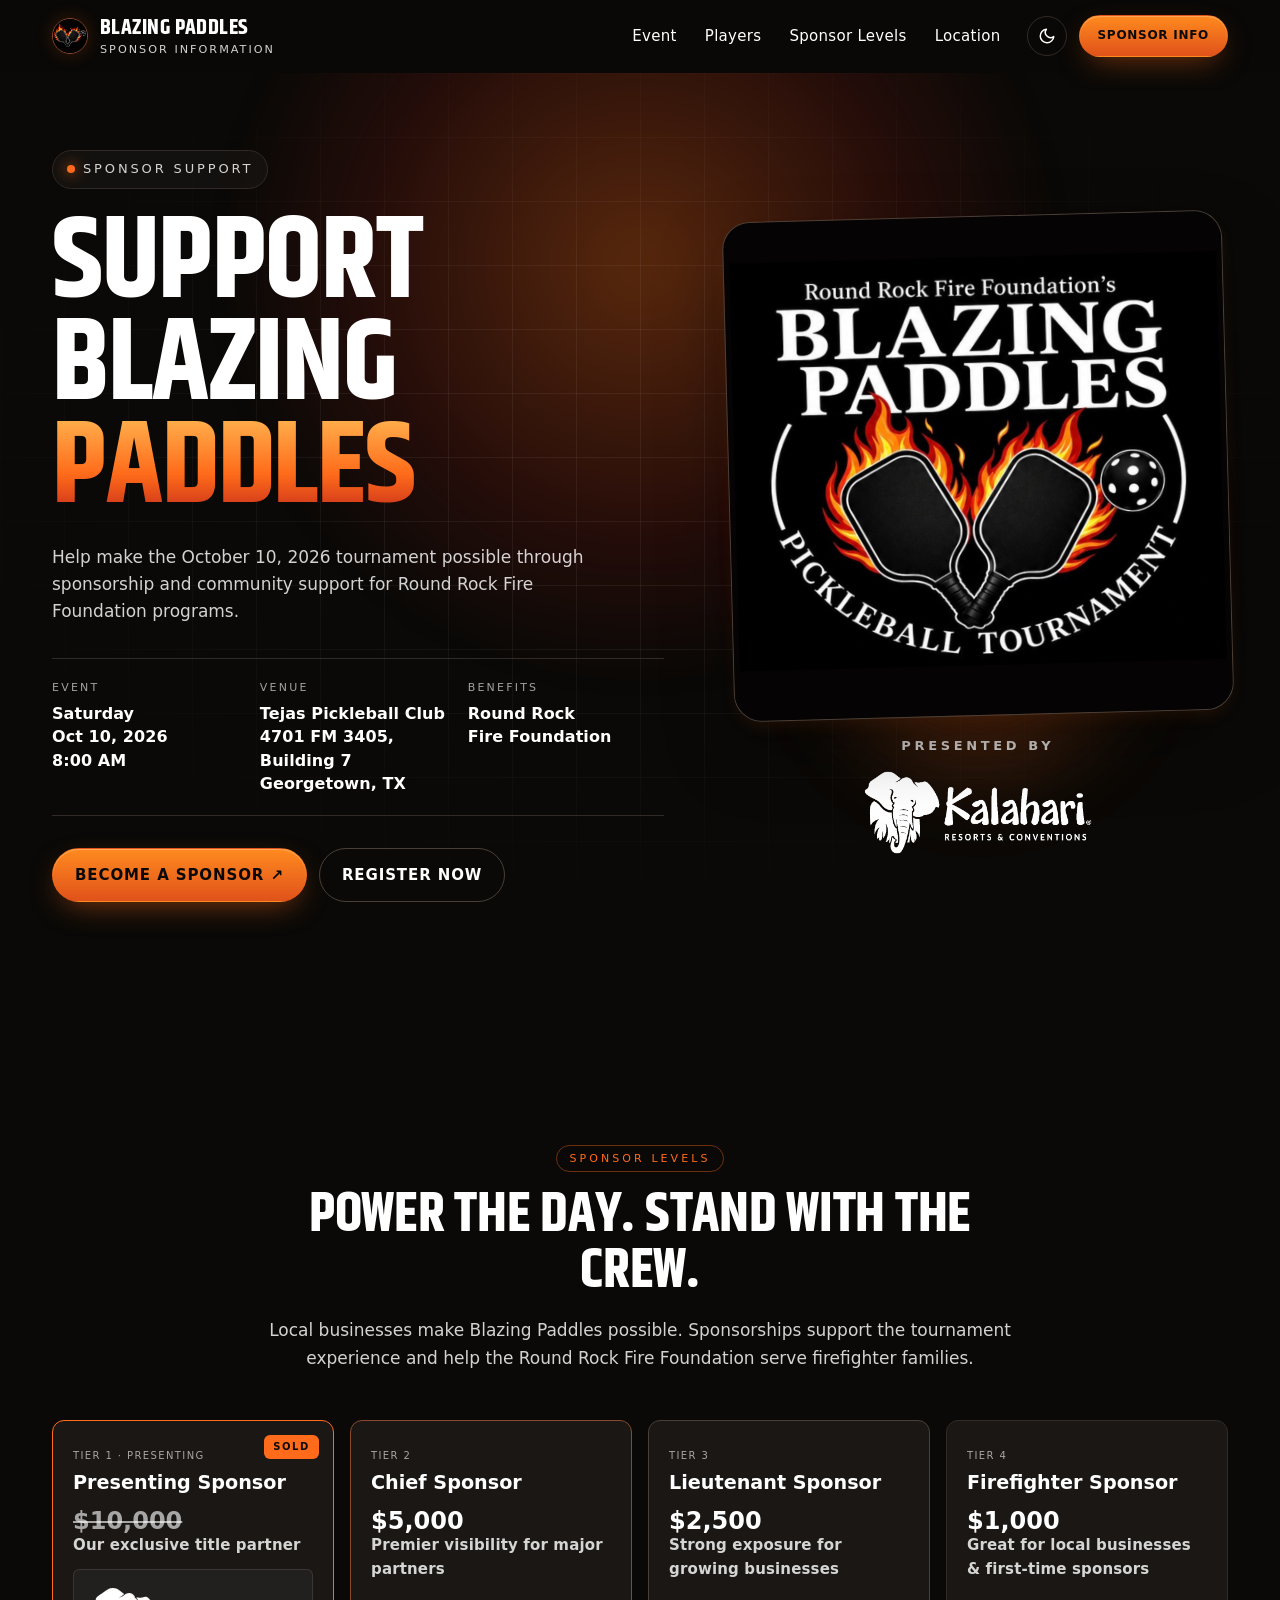
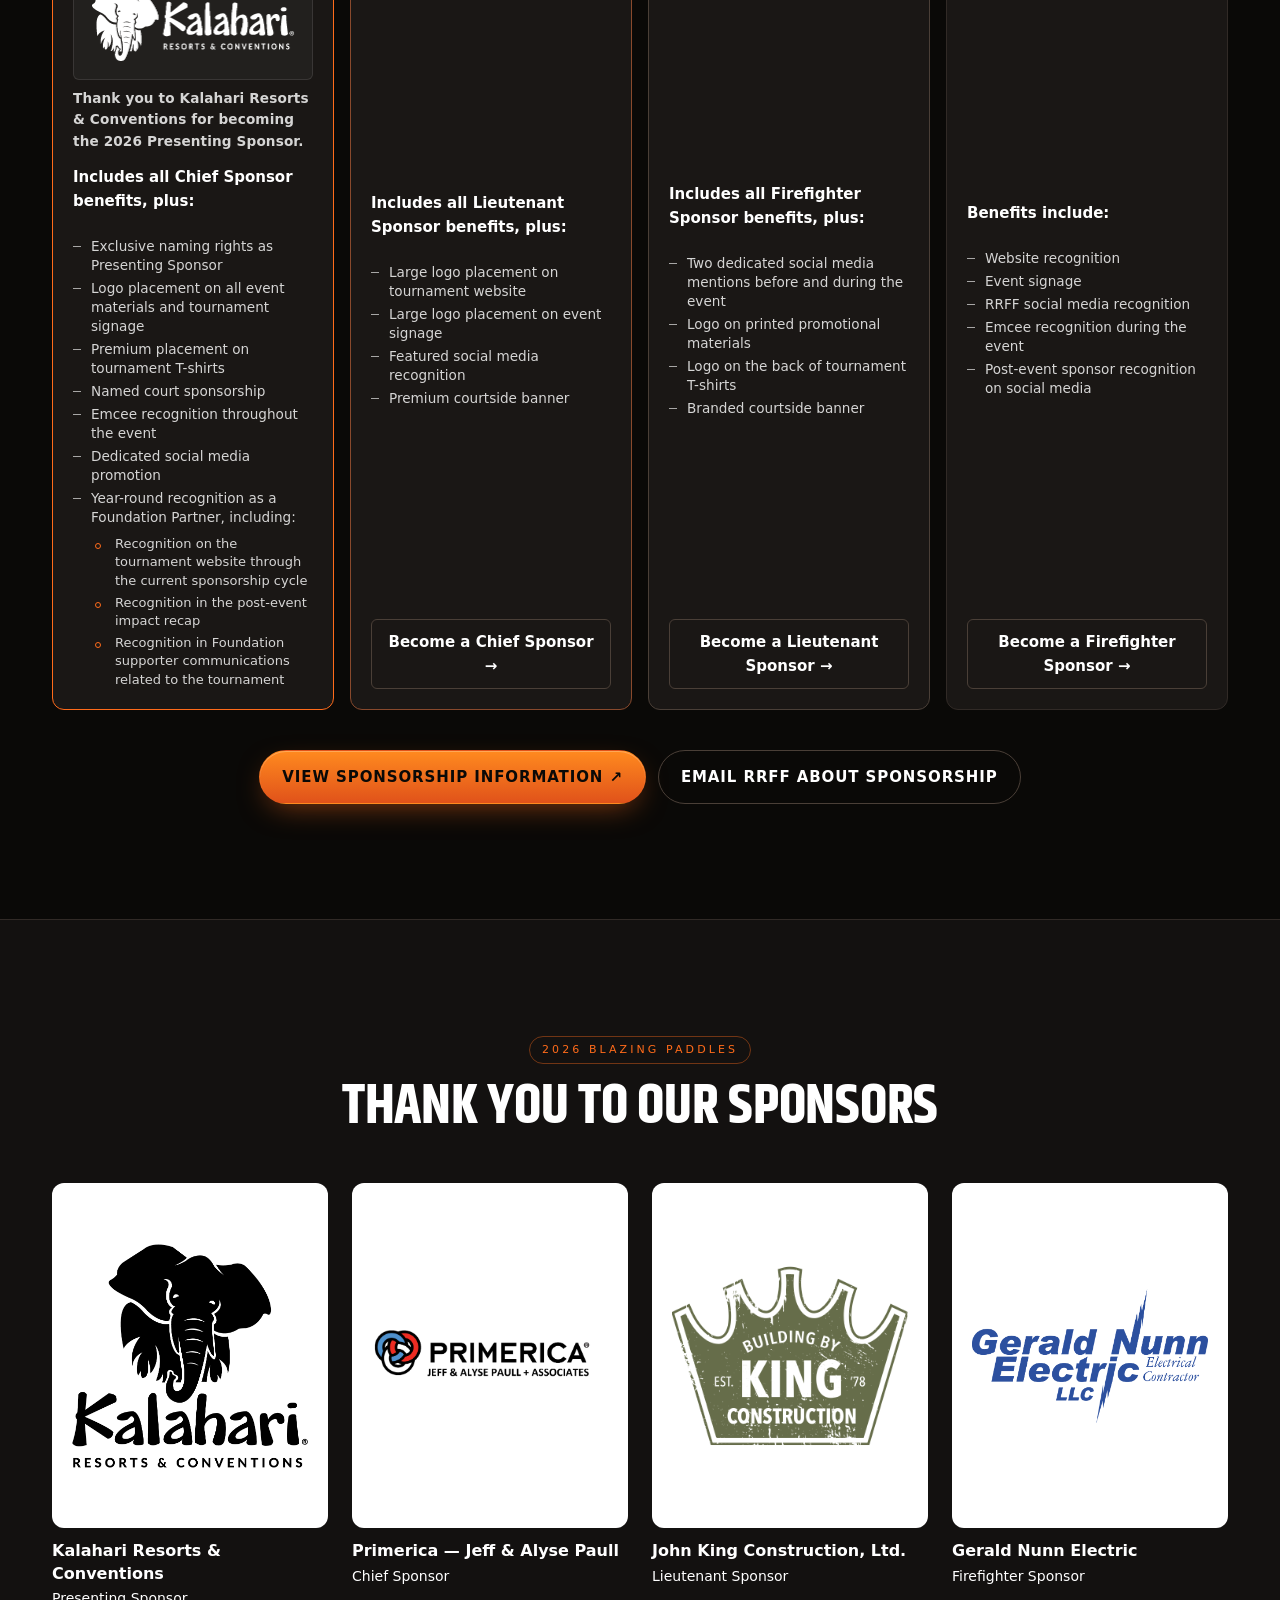
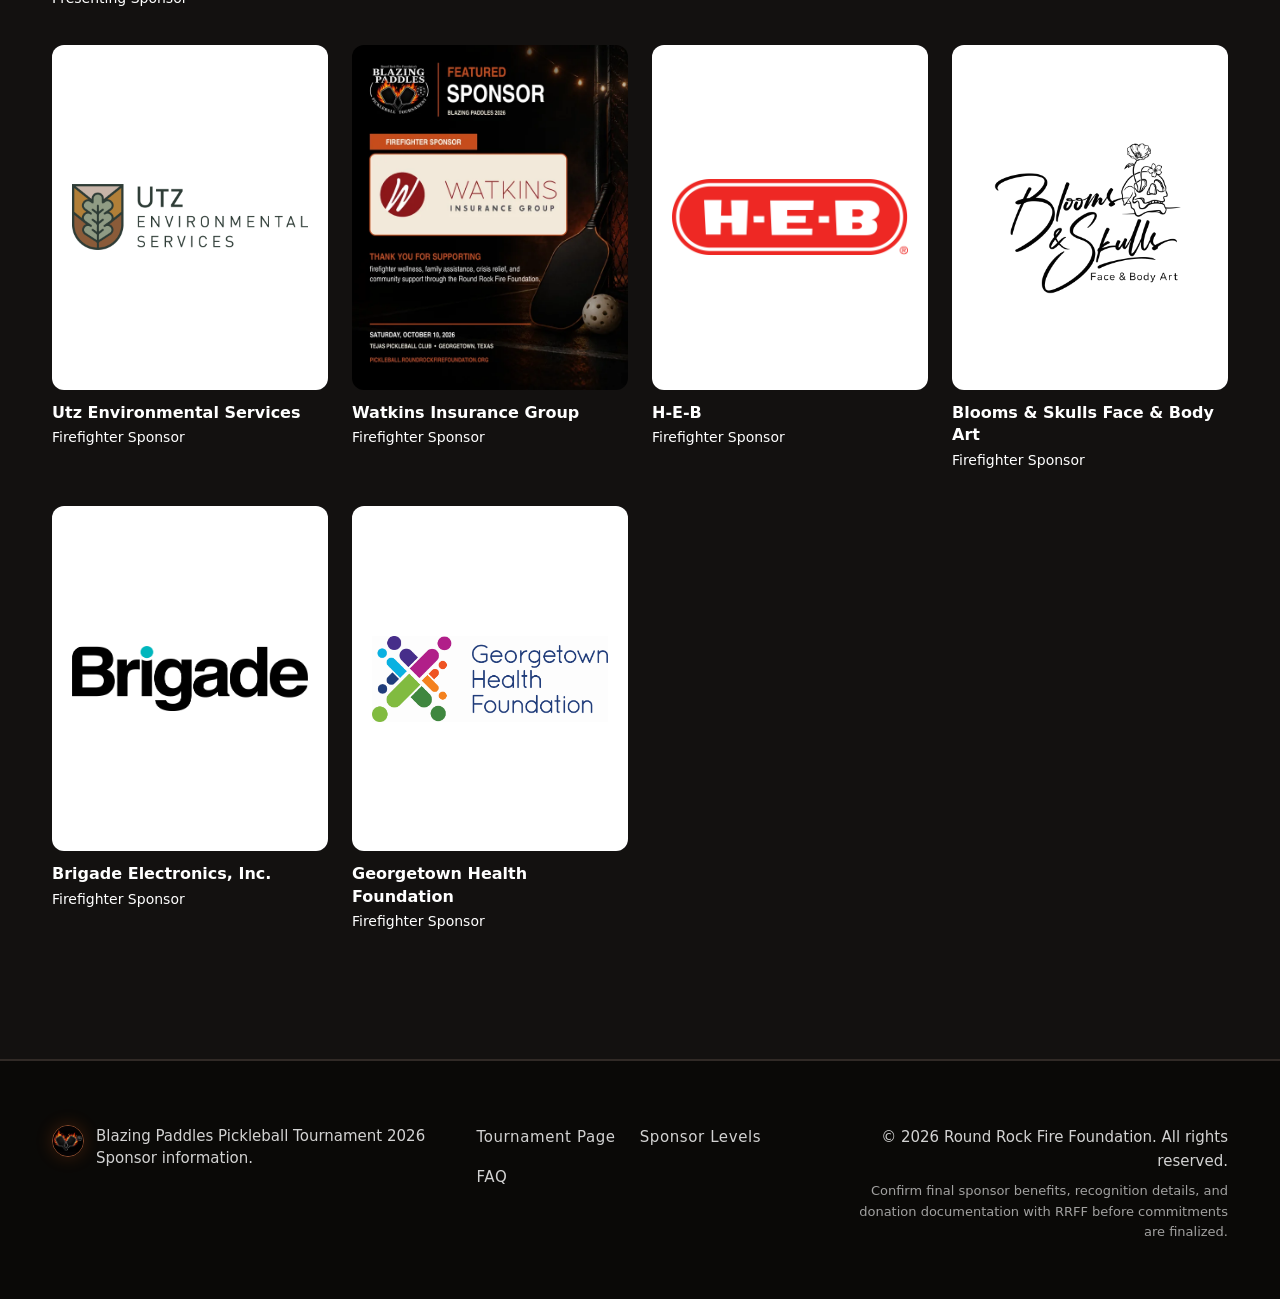
==== commit 626f19d0: "Add approved Georgetown Health Foundation logo to sponsor pages" ====
--- a/sponsor.html
+++ b/sponsor.html
@@ -207,7 +207,7 @@
       </div>
     </section>
 
-<section class="section section-alt" id="our-sponsors"><div class="container"><header class="section-head"><p class="kicker">2026 Blazing Paddles</p><h2 class="section-title">Thank You to Our Sponsors</h2></header><div class="confirmed-sponsors"><figure class="confirmed-sponsor"><img src="assets/images/sponsor-kalahari.png" style="aspect-ratio:4/5;object-fit:contain;background:#fff;padding:20px;box-sizing:border-box" alt="Kalahari Resorts &amp; Conventions — Presenting Sponsor" width="640" height="800" loading="lazy"><figcaption><strong>Kalahari Resorts &amp; Conventions</strong><span>Presenting Sponsor</span></figcaption></figure><figure class="confirmed-sponsor"><img src="assets/images/sponsor-primerica.png" style="aspect-ratio:4/5;object-fit:contain;background:#fff;padding:20px;box-sizing:border-box" alt="Primerica — Jeff &amp; Alyse Paull — Chief Sponsor" width="640" height="800" loading="lazy"><figcaption><strong>Primerica — Jeff &amp; Alyse Paull</strong><span>Chief Sponsor</span></figcaption></figure><figure class="confirmed-sponsor"><img src="assets/images/sponsor-john-king.png" style="aspect-ratio:4/5;object-fit:contain;background:#fff;padding:20px;box-sizing:border-box" alt="John King Construction, Ltd. — Lieutenant Sponsor" width="640" height="800" loading="lazy"><figcaption><strong>John King Construction, Ltd.</strong><span>Lieutenant Sponsor</span></figcaption></figure><figure class="confirmed-sponsor"><img src="assets/images/sponsor-gerald-nunn.png" style="aspect-ratio:4/5;object-fit:contain;background:#fff;padding:20px;box-sizing:border-box" alt="Gerald Nunn Electric — Firefighter Sponsor" width="640" height="800" loading="lazy"><figcaption><strong>Gerald Nunn Electric</strong><span>Firefighter Sponsor</span></figcaption></figure><figure class="confirmed-sponsor"><img src="assets/images/sponsor-utz.png" style="aspect-ratio:4/5;object-fit:contain;background:#fff;padding:20px;box-sizing:border-box" alt="Utz Environmental Services — Firefighter Sponsor" width="640" height="800" loading="lazy"><figcaption><strong>Utz Environmental Services</strong><span>Firefighter Sponsor</span></figcaption></figure><figure class="confirmed-sponsor"><img src="assets/images/sponsor-2026-watkins.webp" alt="Watkins Insurance Group — Firefighter Sponsor" width="640" height="800" loading="lazy"><figcaption><strong>Watkins Insurance Group</strong><span>Firefighter Sponsor</span></figcaption></figure><figure class="confirmed-sponsor"><img src="assets/images/sponsor-heb.png" style="aspect-ratio:4/5;object-fit:contain;background:#fff;padding:20px;box-sizing:border-box" alt="H-E-B — Firefighter Sponsor" width="640" height="800" loading="lazy"><figcaption><strong>H-E-B</strong><span>Firefighter Sponsor</span></figcaption></figure><figure class="confirmed-sponsor"><img src="assets/images/sponsor-blooms-skulls.png" style="aspect-ratio:4/5;object-fit:contain;background:#fff;padding:16px;box-sizing:border-box" alt="Blooms &amp; Skulls Face &amp; Body Art — Firefighter Sponsor" width="640" height="800" loading="lazy"><figcaption><strong>Blooms &amp; Skulls Face &amp; Body Art</strong><span>Firefighter Sponsor</span></figcaption></figure><figure class="confirmed-sponsor"><div style="aspect-ratio:4/5;display:flex;align-items:center;background:#fff;border-radius:12px;padding:20px;box-sizing:border-box"><img src="assets/images/sponsor-brigade.png" alt="Brigade Electronics, Inc. — Firefighter Sponsor" width="1182" height="328" loading="lazy" style="width:100%;height:auto;object-fit:contain"></div><figcaption><strong>Brigade Electronics, Inc.</strong><span>Firefighter Sponsor</span></figcaption></figure></div></div></section>
+<section class="section section-alt" id="our-sponsors"><div class="container"><header class="section-head"><p class="kicker">2026 Blazing Paddles</p><h2 class="section-title">Thank You to Our Sponsors</h2></header><div class="confirmed-sponsors"><figure class="confirmed-sponsor"><img src="assets/images/sponsor-kalahari.png" style="aspect-ratio:4/5;object-fit:contain;background:#fff;padding:20px;box-sizing:border-box" alt="Kalahari Resorts &amp; Conventions — Presenting Sponsor" width="640" height="800" loading="lazy"><figcaption><strong>Kalahari Resorts &amp; Conventions</strong><span>Presenting Sponsor</span></figcaption></figure><figure class="confirmed-sponsor"><img src="assets/images/sponsor-primerica.png" style="aspect-ratio:4/5;object-fit:contain;background:#fff;padding:20px;box-sizing:border-box" alt="Primerica — Jeff &amp; Alyse Paull — Chief Sponsor" width="640" height="800" loading="lazy"><figcaption><strong>Primerica — Jeff &amp; Alyse Paull</strong><span>Chief Sponsor</span></figcaption></figure><figure class="confirmed-sponsor"><img src="assets/images/sponsor-john-king.png" style="aspect-ratio:4/5;object-fit:contain;background:#fff;padding:20px;box-sizing:border-box" alt="John King Construction, Ltd. — Lieutenant Sponsor" width="640" height="800" loading="lazy"><figcaption><strong>John King Construction, Ltd.</strong><span>Lieutenant Sponsor</span></figcaption></figure><figure class="confirmed-sponsor"><img src="assets/images/sponsor-gerald-nunn.png" style="aspect-ratio:4/5;object-fit:contain;background:#fff;padding:20px;box-sizing:border-box" alt="Gerald Nunn Electric — Firefighter Sponsor" width="640" height="800" loading="lazy"><figcaption><strong>Gerald Nunn Electric</strong><span>Firefighter Sponsor</span></figcaption></figure><figure class="confirmed-sponsor"><img src="assets/images/sponsor-utz.png" style="aspect-ratio:4/5;object-fit:contain;background:#fff;padding:20px;box-sizing:border-box" alt="Utz Environmental Services — Firefighter Sponsor" width="640" height="800" loading="lazy"><figcaption><strong>Utz Environmental Services</strong><span>Firefighter Sponsor</span></figcaption></figure><figure class="confirmed-sponsor"><img src="assets/images/sponsor-2026-watkins.webp" alt="Watkins Insurance Group — Firefighter Sponsor" width="640" height="800" loading="lazy"><figcaption><strong>Watkins Insurance Group</strong><span>Firefighter Sponsor</span></figcaption></figure><figure class="confirmed-sponsor"><img src="assets/images/sponsor-heb.png" style="aspect-ratio:4/5;object-fit:contain;background:#fff;padding:20px;box-sizing:border-box" alt="H-E-B — Firefighter Sponsor" width="640" height="800" loading="lazy"><figcaption><strong>H-E-B</strong><span>Firefighter Sponsor</span></figcaption></figure><figure class="confirmed-sponsor"><img src="assets/images/sponsor-blooms-skulls.png" style="aspect-ratio:4/5;object-fit:contain;background:#fff;padding:16px;box-sizing:border-box" alt="Blooms &amp; Skulls Face &amp; Body Art — Firefighter Sponsor" width="640" height="800" loading="lazy"><figcaption><strong>Blooms &amp; Skulls Face &amp; Body Art</strong><span>Firefighter Sponsor</span></figcaption></figure><figure class="confirmed-sponsor"><div style="aspect-ratio:4/5;display:flex;align-items:center;background:#fff;border-radius:12px;padding:20px;box-sizing:border-box"><img src="assets/images/sponsor-brigade.png" alt="Brigade Electronics, Inc. — Firefighter Sponsor" width="1182" height="328" loading="lazy" style="width:100%;height:auto;object-fit:contain"></div><figcaption><strong>Brigade Electronics, Inc.</strong><span>Firefighter Sponsor</span></figcaption></figure><figure class="confirmed-sponsor"><img src="assets/images/sponsor-georgetown-health.png" style="aspect-ratio:4/5;object-fit:contain;background:#fff;padding:20px;box-sizing:border-box" alt="Georgetown Health Foundation — Firefighter Sponsor" width="640" height="800" loading="lazy"><figcaption><strong>Georgetown Health Foundation</strong><span>Firefighter Sponsor</span></figcaption></figure></div></div></section>
 
   </main>
 
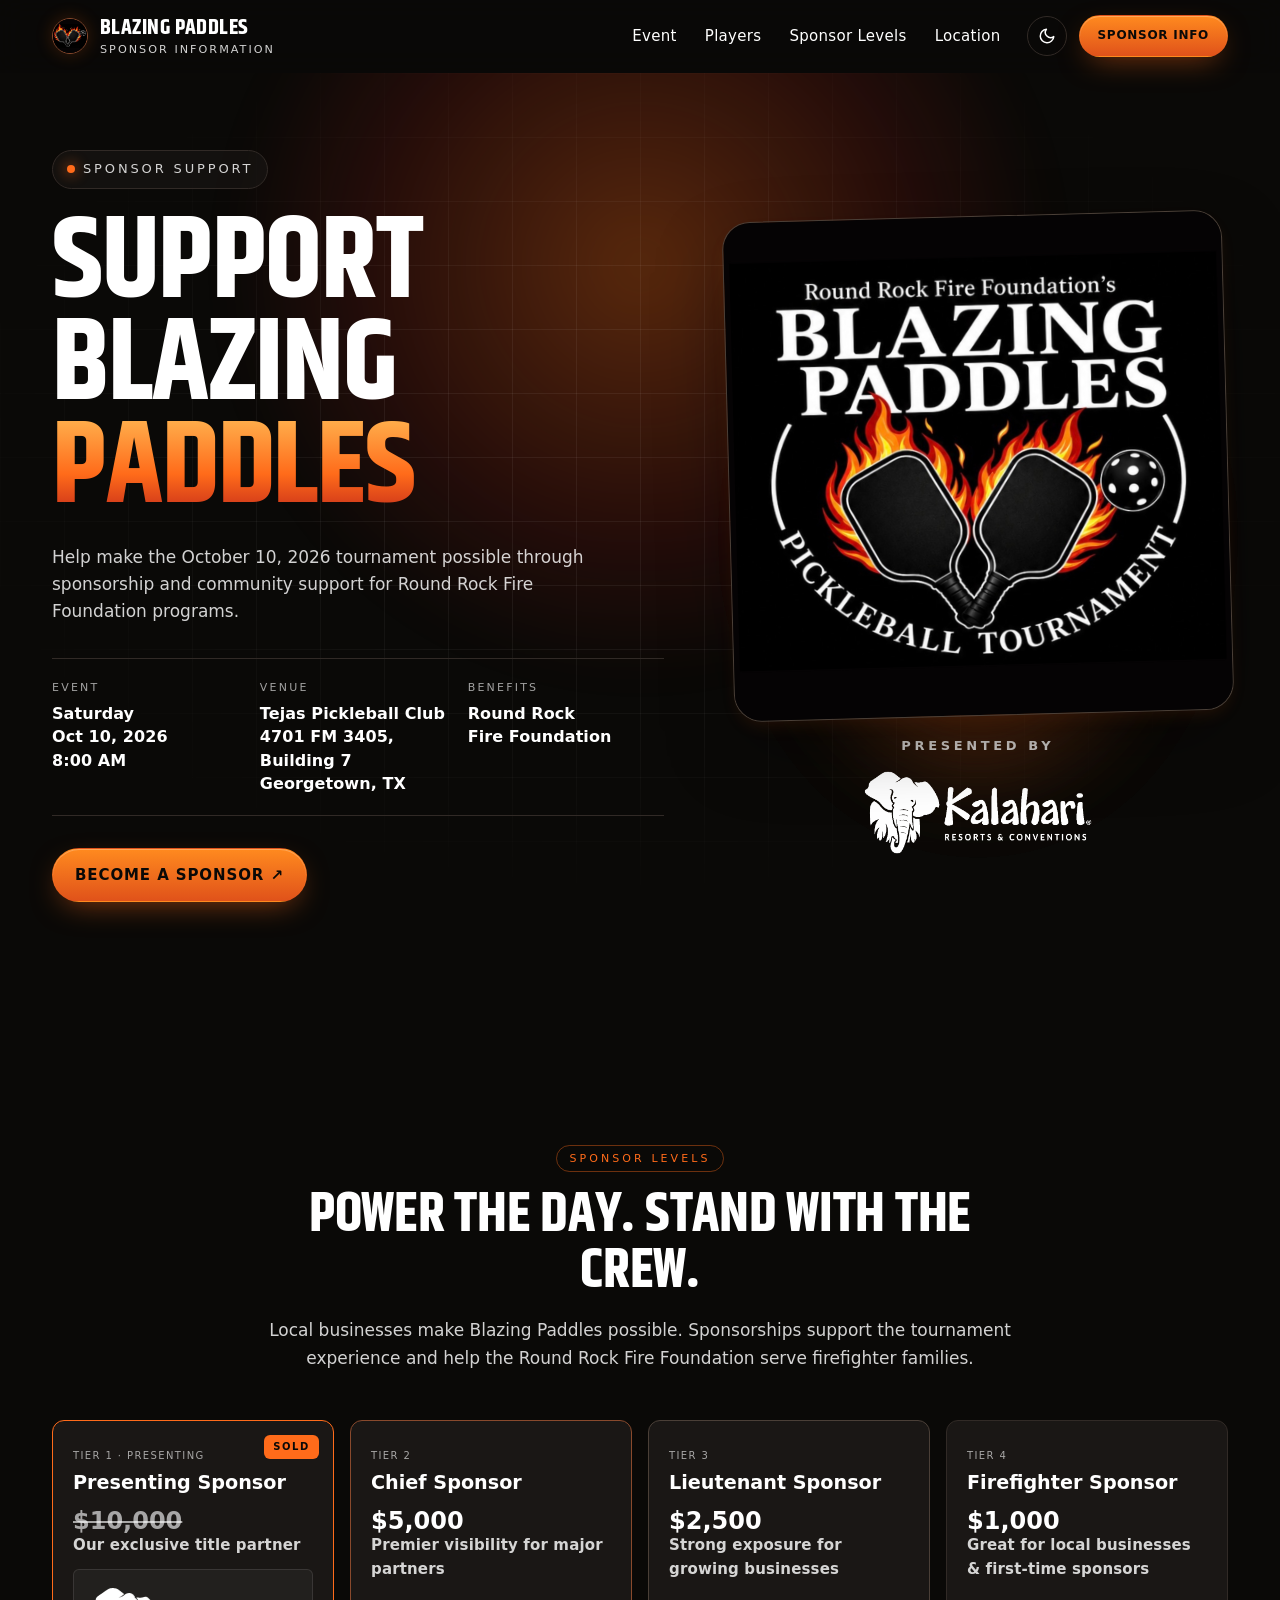
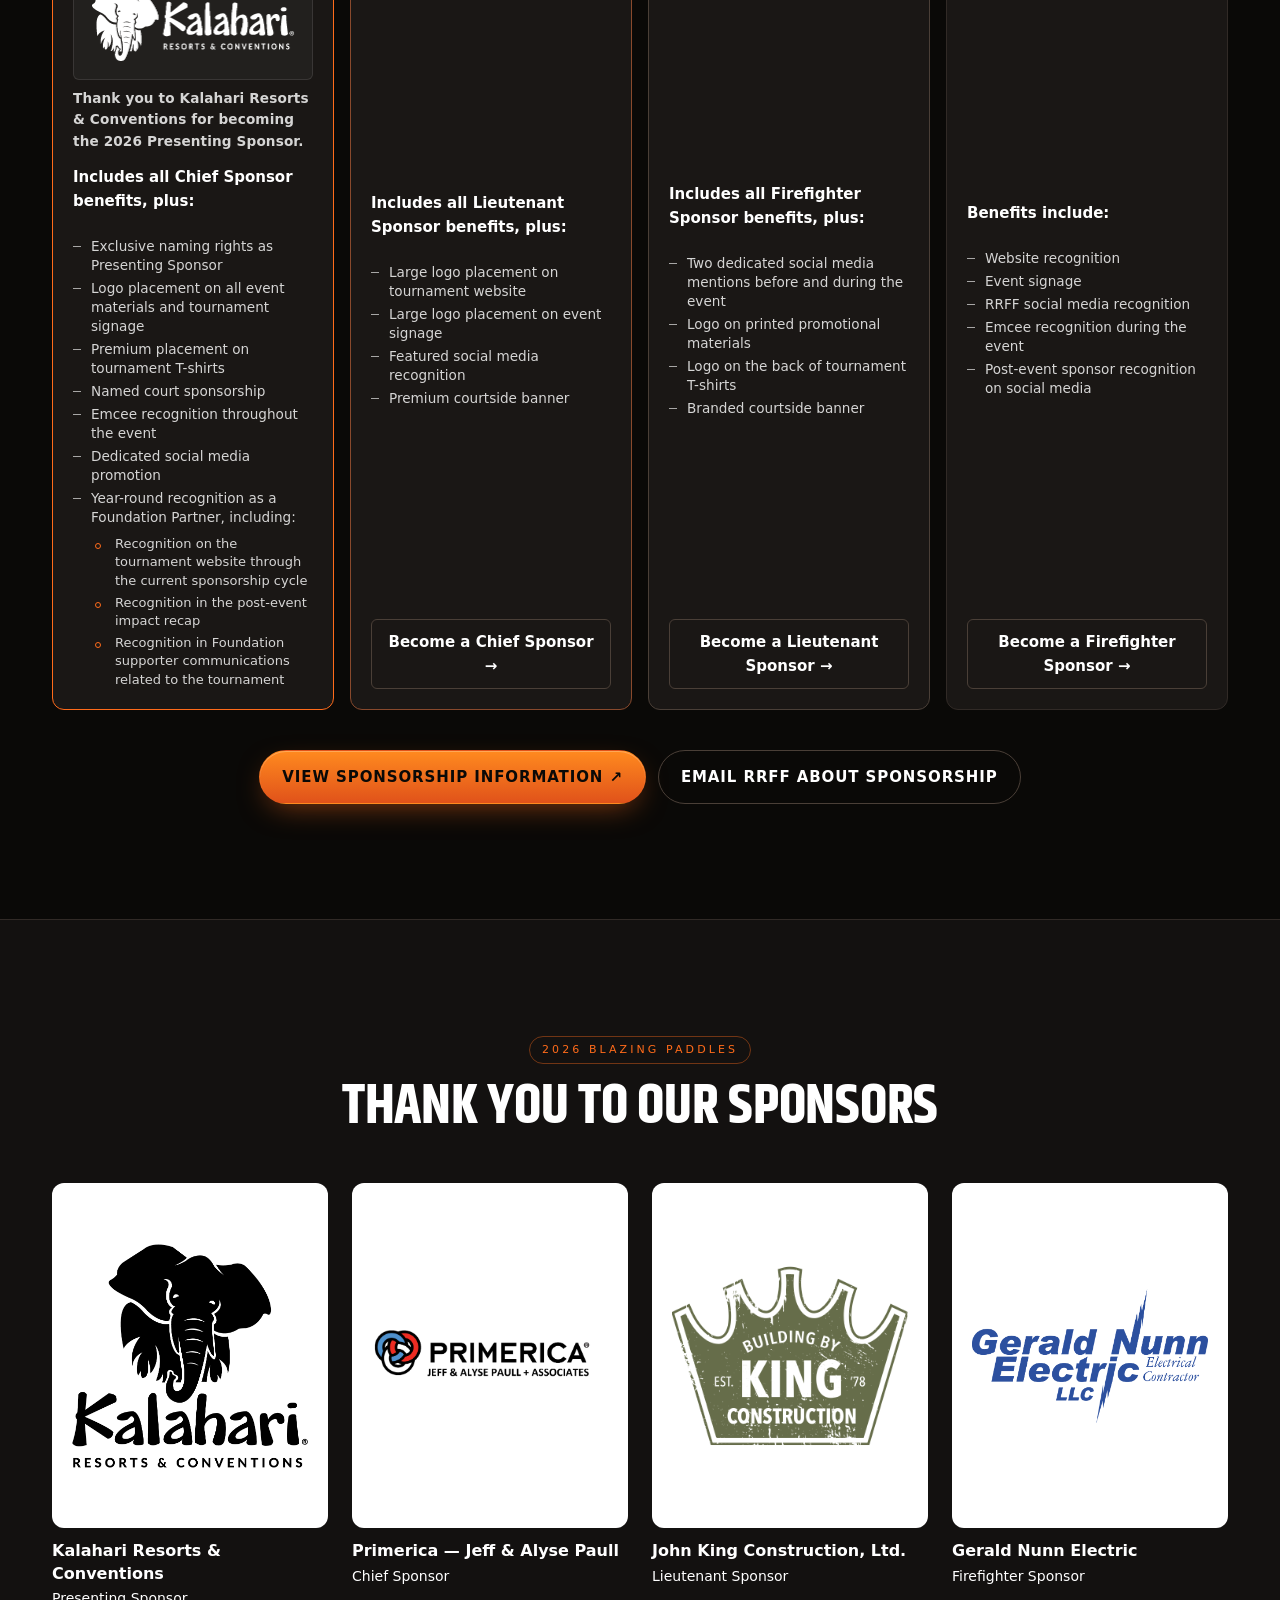
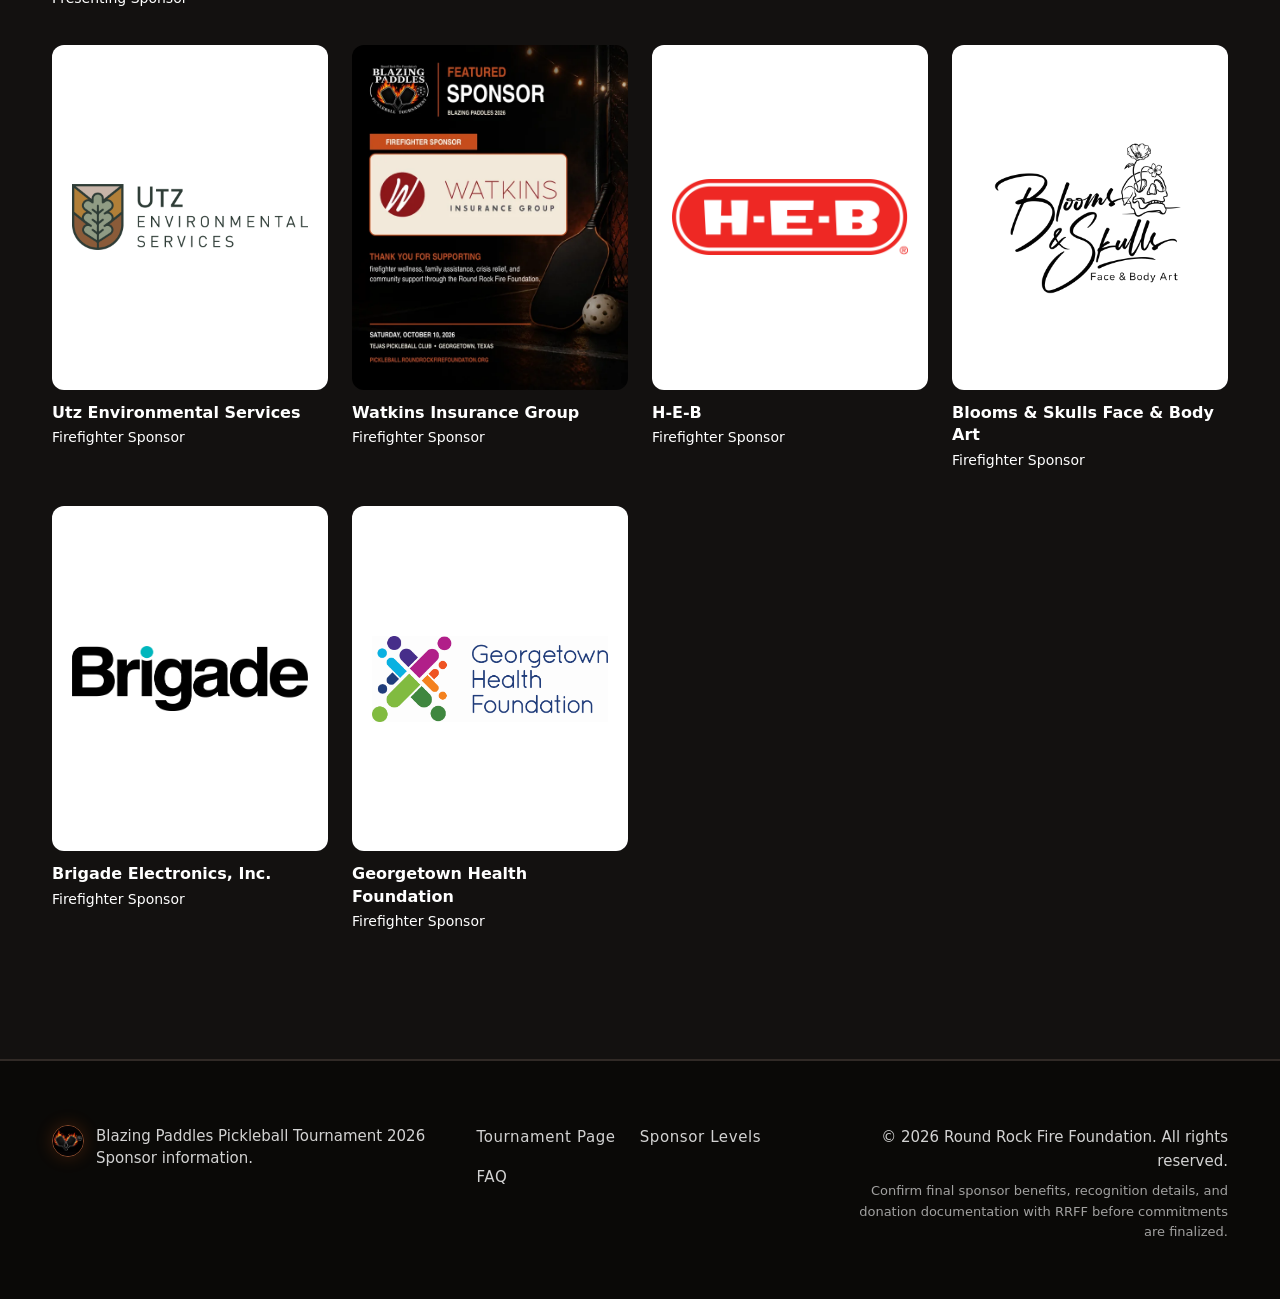
==== commit 4be9ad21: "Remove Register Now buttons after tournament" ====
--- a/sponsor.html
+++ b/sponsor.html
@@ -92,7 +92,6 @@
 
           <div class="hero-ctas">
             <a class="btn btn-primary" href="https://www.roundrockfirefoundation.org/sponsor" target="_blank" rel="noopener noreferrer">Become a Sponsor ↗</a>
-            <a class="btn btn-ghost" href="https://app.fluidpb.com/tournaments/blazing-paddles-pickleball-fundraiser-tournament-2" target="_blank" rel="noopener noreferrer">Register Now</a>
           </div>
         </div>
 
